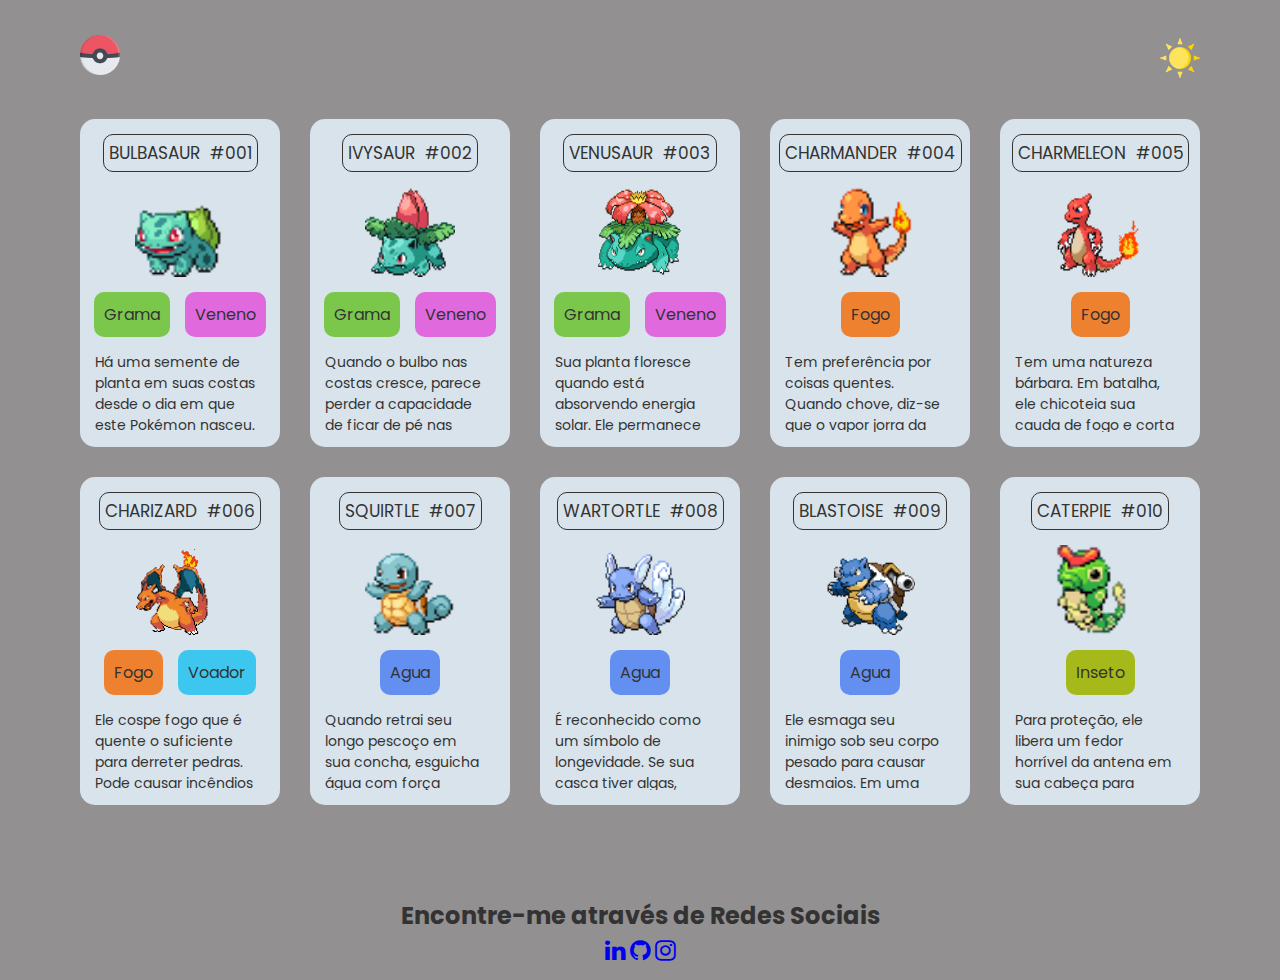
==== index.html @ b71b9ed8 "Add files via upload" ====
<!DOCTYPE html>
<html lang="pt-BR">

<head>
    <meta charset="UTF-8">
    <meta http-equiv="X-UA-Compatible" content="IE=edge">
    <meta name="viewport" content="width=device-width, initial-scale=1.0">
    <title>Document</title>
    <link rel="preconnect" href="https://fonts.googleapis.com">
    <link rel="preconnect" href="https://fonts.gstatic.com" crossorigin>
    <link href="https://fonts.googleapis.com/css2?family=Poppins:wght@300;500;800&display=swap" rel="stylesheet">
    <link rel="stylesheet" href="./src/css/reset.css">
    <link rel="stylesheet" href="./src/css/estilos.css">
    <link rel="stylesheet" href="./src/css/scrollbar.css">
    <link rel="stylesheet" href="https://cdnjs.cloudflare.com/ajax/libs/font-awesome/4.7.0/css/font-awesome.min.css">
</head>

<body>
    <header>
        <a href="#">
            <img src="./src/IMG/pokeball.png" alt="pokebola" class="logo">
        </a>
        <button id="botao-alterar-tema">
            <img src="./src/IMG/sun.png" alt="imagem do sol" class="imagem-botao">
        </button>
    </header>
    <main>
        <ul class="listagem-pokemon">
            <li class="cartao-pokemon">
                <div class="informacoes">
                    <span>Bulbasaur</span>
                    <span>#001</span>
                </div>

                <img src="./src/IMG/bulbasaur.gif" alt="bulbasaur" class="gif">
                <ul class="tipos">
                    <li class="tipo grama">Grama</li>
                    <li class="tipo veneno">Veneno</li>
                </ul>

                <p class="descricao">Há uma semente de planta em suas costas desde o dia em que este Pokémon nasceu. A
                    semente cresce lentamente.</p>
            </li>

            <li class="cartao-pokemon">
                <div class="informacoes">
                    <span>Ivysaur</span>
                    <span>#002</span>
                </div>

                <img src="./src/IMG/ivysaur.gif" alt="Ivysaur" class="gif">
                <ul class="tipos">
                    <li class="tipo grama">Grama</li>
                    <li class="tipo veneno">Veneno</li>
                </ul>

                <p class="descricao">Quando o bulbo nas costas cresce, parece perder a capacidade de ficar de pé nas
                    patas traseiras.</p>
            </li>

            <li class="cartao-pokemon">
                <div class="informacoes">
                    <span>Venusaur</span>
                    <span>#003</span>
                </div>

                <img src="./src/IMG/venusaur.gif" alt="Venusaur" class="gif">
                <ul class="tipos">
                    <li class="tipo grama">Grama</li>
                    <li class="tipo veneno">Veneno</li>
                </ul>

                <p class="descricao">Sua planta floresce quando está absorvendo energia solar. Ele permanece em
                    movimento para buscar a luz do sol.</p>
            </li>

            <li class="cartao-pokemon">
                <div class="informacoes">
                    <span>Charmander</span>
                    <span>#004</span>
                </div>

                <img src="./src/IMG/charmander.gif" alt="Charmander" class="gif">
                <ul class="tipos">
                    <li class="tipo fogo">Fogo</li>
                </ul>

                <p class="descricao">Tem preferência por coisas quentes. Quando chove, diz-se que o vapor jorra da ponta
                    de sua cauda.</p>
            </li>

            <li class="cartao-pokemon">
                <div class="informacoes">
                    <span>Charmeleon</span>
                    <span>#005</span>
                </div>

                <img src="./src/IMG/charmeleon.gif" alt="Charmeleon" class="gif">
                <ul class="tipos">
                    <li class="tipo fogo">Fogo</li>
                </ul>

                <p class="descricao">Tem uma natureza bárbara. Em batalha, ele chicoteia sua cauda de fogo e corta com
                    garras afiadas.</p>
            </li>
            <li class="cartao-pokemon">
                <div class="informacoes">
                    <span>Charizard</span>
                    <span>#006</span>
                </div>

                <img src="./src/IMG/charizard.gif" alt="Charizard" class="gif">
                <ul class="tipos">
                    <li class="tipo fogo">Fogo</li>
                    <li class="tipo voador">Voador</li>
                </ul>

                <p class="descricao">Ele cospe fogo que é quente o suficiente para derreter pedras. Pode causar
                    incêndios florestais soprando chamas.</p>
            </li>

            <li class="cartao-pokemon">
                <div class="informacoes">
                    <span>Squirtle</span>
                    <span>#007</span>
                </div>

                <img src="./src/IMG/squirtle.gif" alt="Squirtle" class="gif">
                <ul class="tipos">
                    <li class="tipo agua">Agua</li>
                </ul>

                <p class="descricao">Quando retrai seu longo pescoço em sua concha, esguicha água com força vigorosa.
                </p>
            </li>

            <li class="cartao-pokemon">
                <div class="informacoes">
                    <span>Wartortle</span>
                    <span>#008</span>
                </div>

                <img src="./src/IMG/wartortle.gif" alt="Wartortle" class="gif">
                <ul class="tipos">
                    <li class="tipo agua">Agua</li>
                </ul>

                <p class="descricao">É reconhecido como um símbolo de longevidade. Se sua casca tiver algas, aquele
                    Wartortle é muito velho.</p>
            </li>

            <li class="cartao-pokemon">
                <div class="informacoes">
                    <span>Blastoise</span>
                    <span>#009</span>
                </div>

                <img src="./src/IMG/blastoise.gif" alt="Blastoise" class="gif">
                <ul class="tipos">
                    <li class="tipo agua">Agua</li>
                </ul>

                <p class="descricao">Ele esmaga seu inimigo sob seu corpo pesado para causar desmaios. Em uma pitada,
                    ele se retirará para dentro de sua casca.</p>
            </li>

            <li class="cartao-pokemon">
                <div class="informacoes">
                    <span>Caterpie</span>
                    <span>#010</span>
                </div>

                <img src="./src/IMG/caterpie.gif" alt="Caterpie" class="gif">
                <ul class="tipos">
                    <li class="tipo inseto">Inseto</li>
                </ul>

                <p class="descricao">Para proteção, ele libera um fedor horrível da antena em sua cabeça para
                    afastar os
                    inimigos.</p>
            </li>

        </ul>
    </main>
    <footer class="w3-container w3-teal w3-center w3-margin-top">
        <p><b>Encontre-me através de Redes Sociais</b></p>
        <ul>
            <a href="https://www.linkedin.com/in/talysson-amorim/"><i class="fa fa-linkedin w3-hover-opacity"></i></a>
            <a href="https://github.com/TalyssonAmorim"><i class="fa fa-github w3-hover-opacity"></i></a>
            <a href="https://www.instagram.com/talyssonritter"><i class="fa fa-instagram w3-hover-opacity"></i></a>
        </ul>
    </footer>
    <script src="./js/index.js"></script>
</body>

</html>
---- src/css/estilos.css ----
body{
    font-family: 'Poppins', sans-serif;
    max-width: 1280px;
    margin: 0 auto;
    background-color: #5e5b5bad;
    color: #333333;

}

body.modo-escuro {
    background-color: #212121;
    color: #f5f5f5;
}

header {
    display: flex;
    justify-content: space-between;
    padding: 35px 80px 25px;
    margin-bottom: -15px ;
}

header .logo,
header .imagem-botao {
    width: 40px;
}

header #botao-alterar-tema {
    background: none;
    border: none;
}

header .logo:hover,
header .imagem-botao:hover,
main .cartao-pokemon:hover {
    transform: scale(1.05);
    cursor: pointer;
}

main {
    padding: 25px;
}

main .listagem-pokemon {
    display: flex;
    flex-wrap: wrap;
    gap: 30px;
    justify-content: center;
}

main .cartao-pokemon {
    background-color: #d8e3ec;
    width: 200px;
    padding: 15px;
    display: flex;
    flex-direction: column;
    align-items: center;
    gap: 15px;
    border-radius: 15px;
    transition: 0.2s ease-in-out;
}

main .cartao-pokemon:hover {
    background-color: #96d9d6;
}

.modo-escuro .cartao-pokemon{
    background-color: #a8a8a8;
}

main .cartao-pokemon .informacoes{
    display: flex;
    justify-content:space-between;
    border: 1px solid #333333;
    border-radius: 10px;
}

main .cartao-pokemon .informacoes span {
    padding: 5px;
    text-transform: uppercase;
    font-size: 17px;
}

main .cartao-pokemon .gif{
    width: 90px;
    height: 90px;
}

main .cartao-pokemon .tipos{
    display: flex;
    gap: 15px;
}

main .cartao-pokemon .tipo{
    padding: 10px;
    border-radius: 10px;
}

.grama{
    background-color: #7ac74c;
}

.veneno{
    background-color: #df67ddfb;
}

.fogo{
    background-color: #EE8130;
}

.voador{
    background-color: #3DC7EF;
}

.agua{
    background-color: #6390F0;
}

.inseto{
    background-color: #A6B91A
}

main .descricao{
    max-height: 80px;
    overflow-y: scroll;
    font-size: 14px;
    padding-right: 10px;
}

footer{
    margin: 68px 0 12px;
    display:flex ;
    flex-direction: column;
    align-items: center;   
}

footer p,a{
    font-size: 1.5em;
}
---- src/css/scrollbar.css ----
/* ===== Scrollbar CSS ===== */

*::-webkit-scrollbar {
    width: 12px;
  }

  *::-webkit-scrollbar-track {
    background: #f1e9e9;
  }

  *::-webkit-scrollbar-thumb {
    background-color: #582965;
    border-radius: 10px;
    border: 3px solid #ffffff;
  }
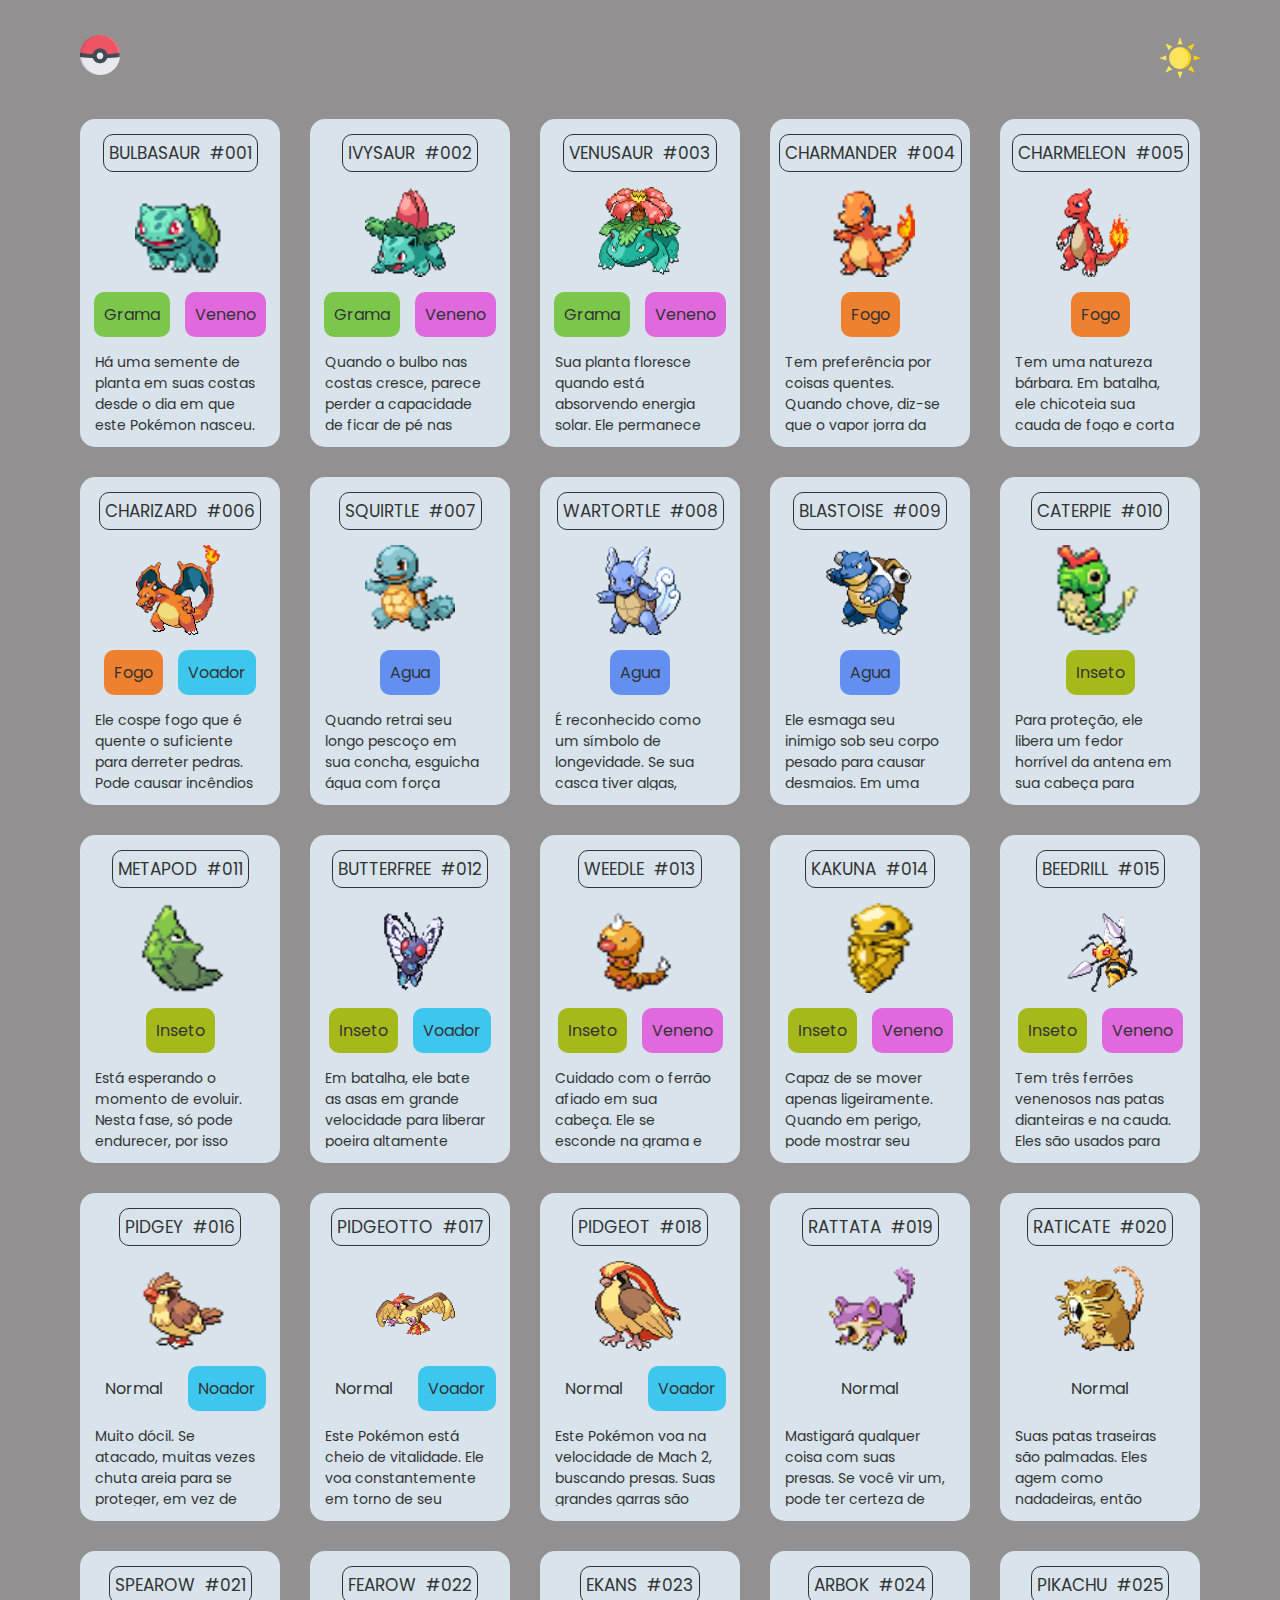
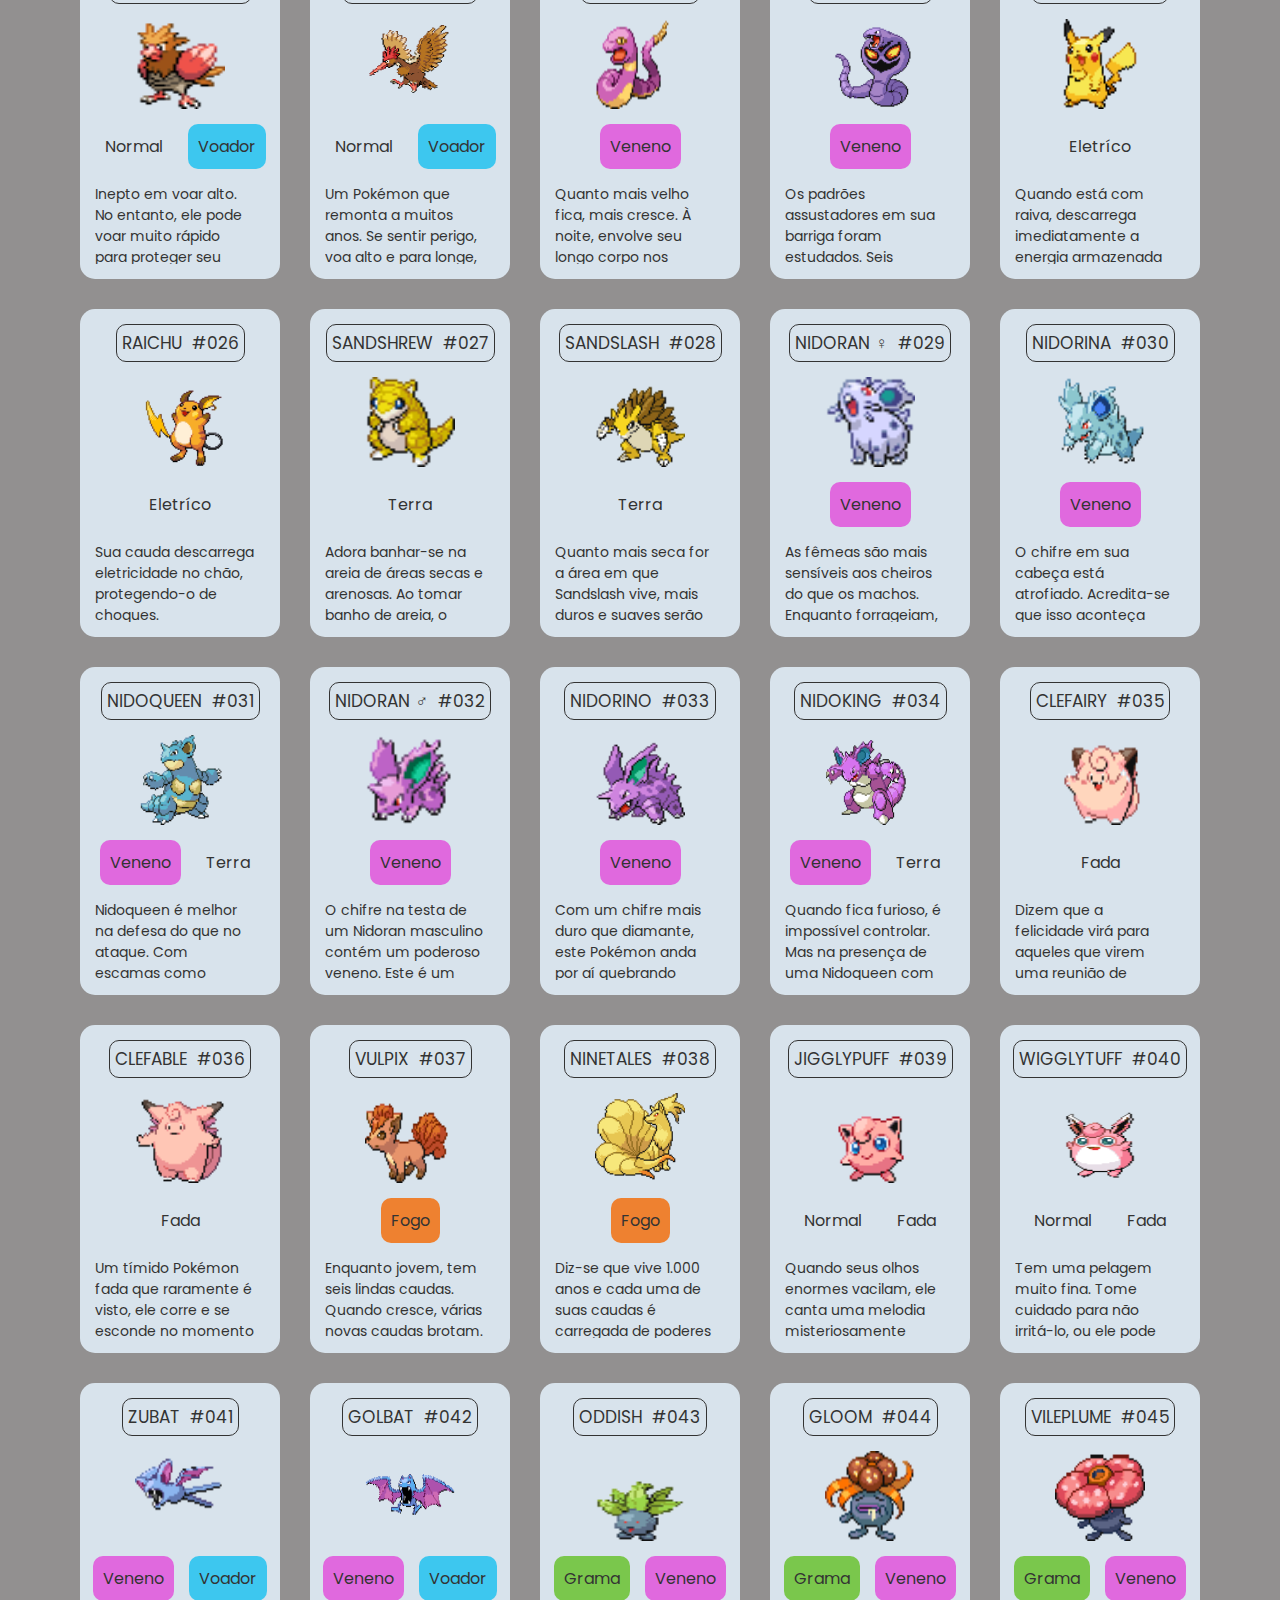
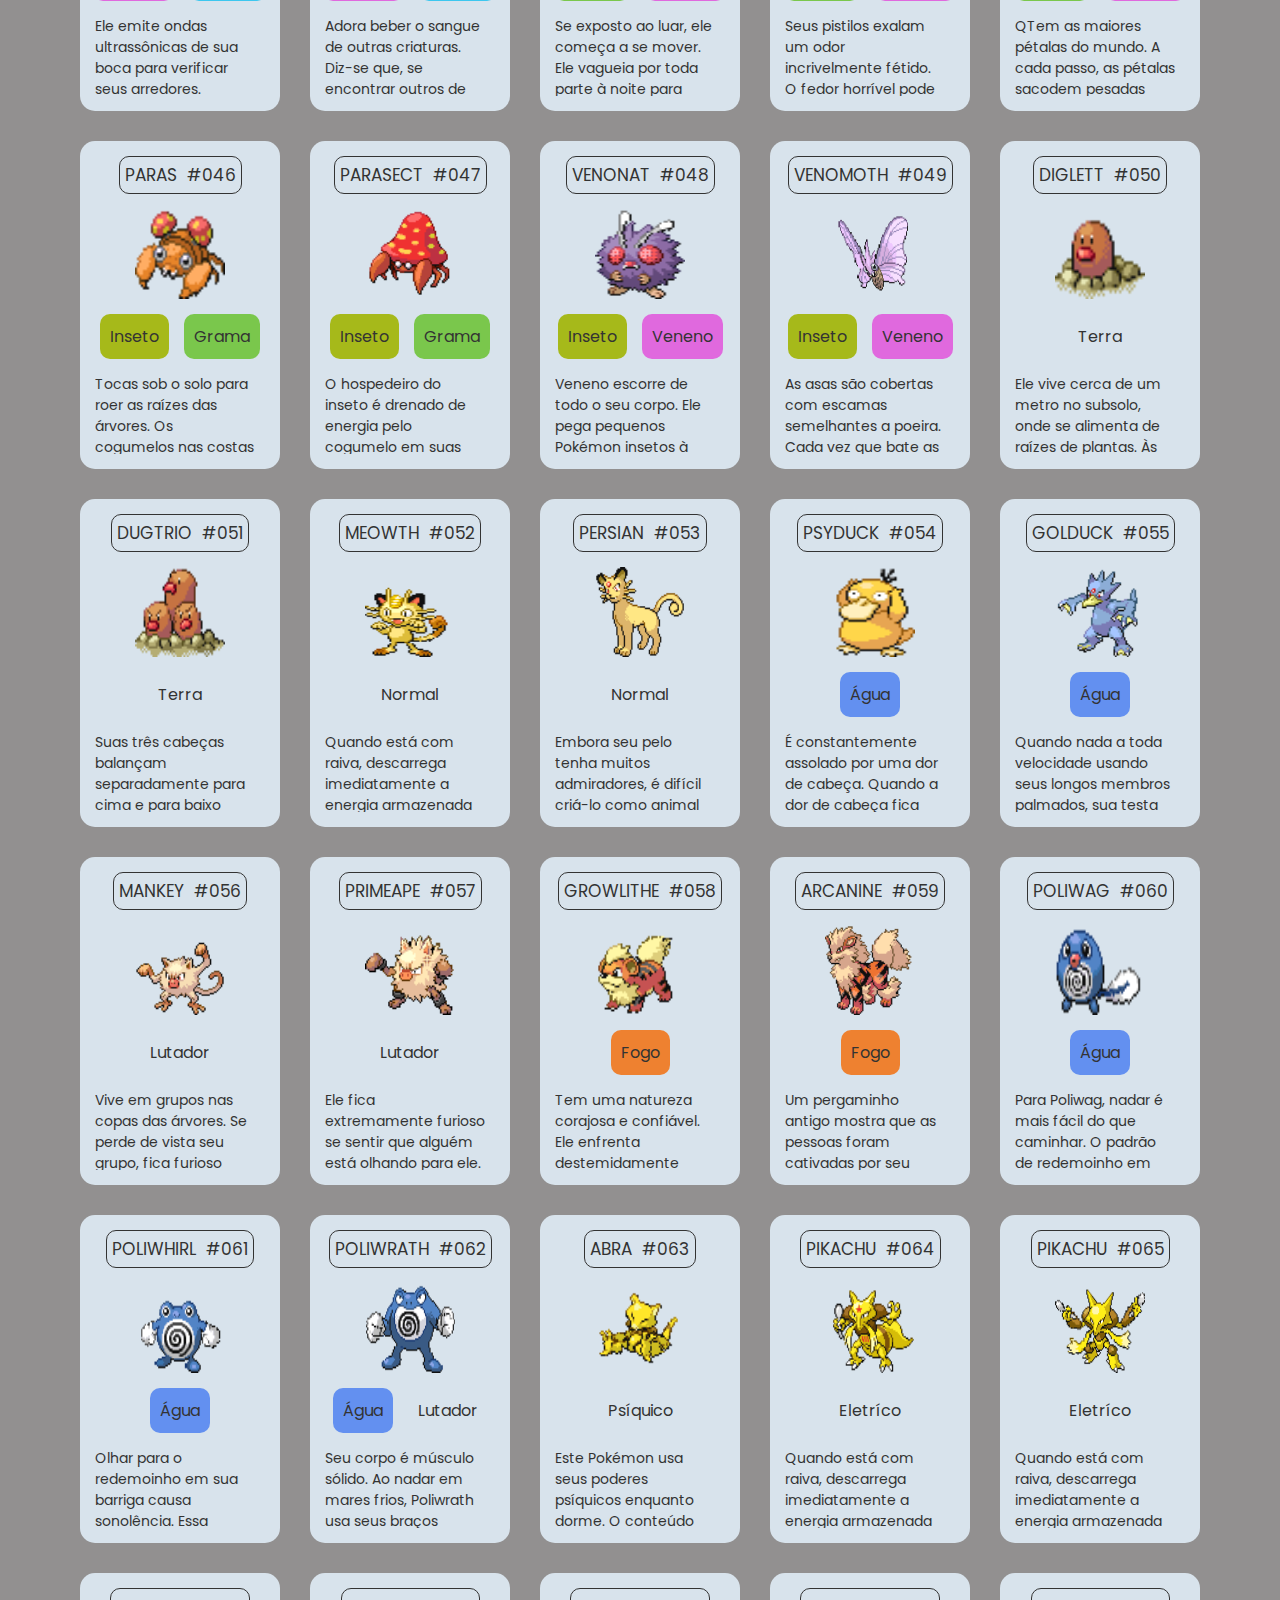
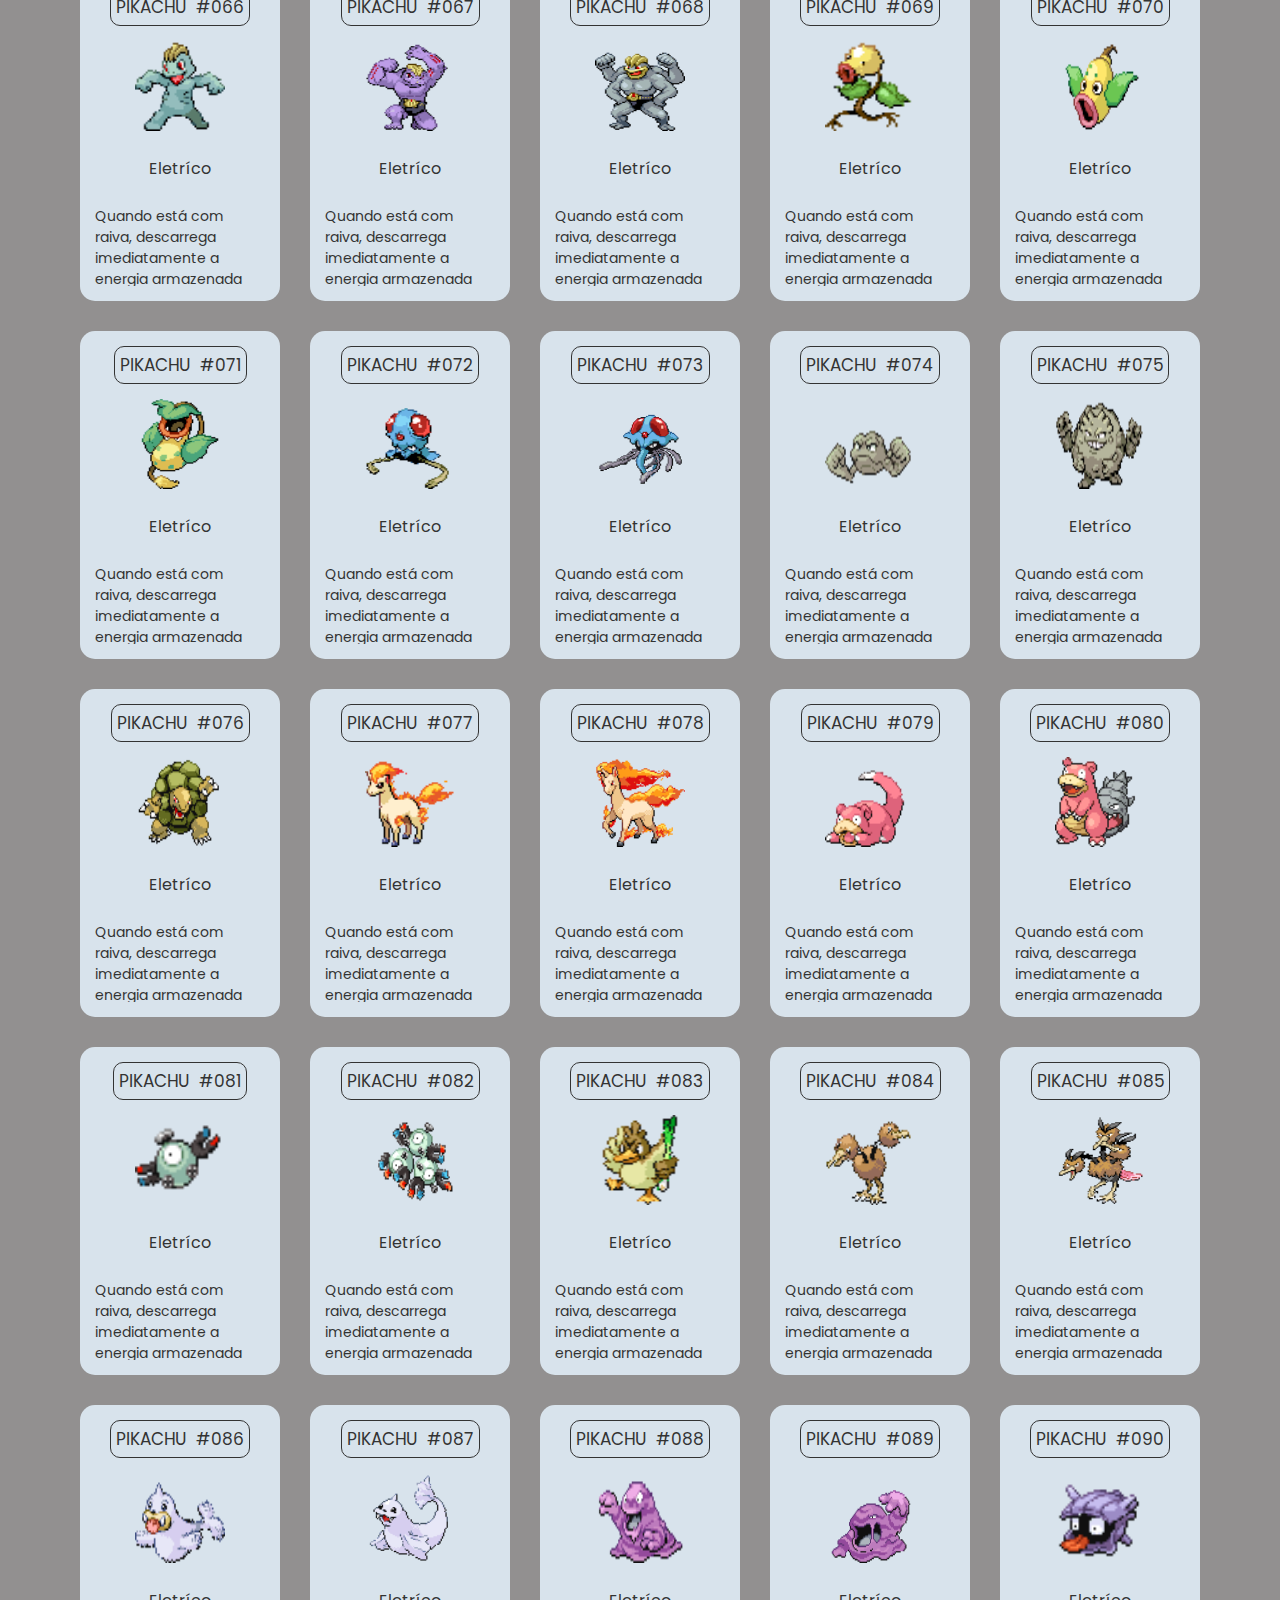
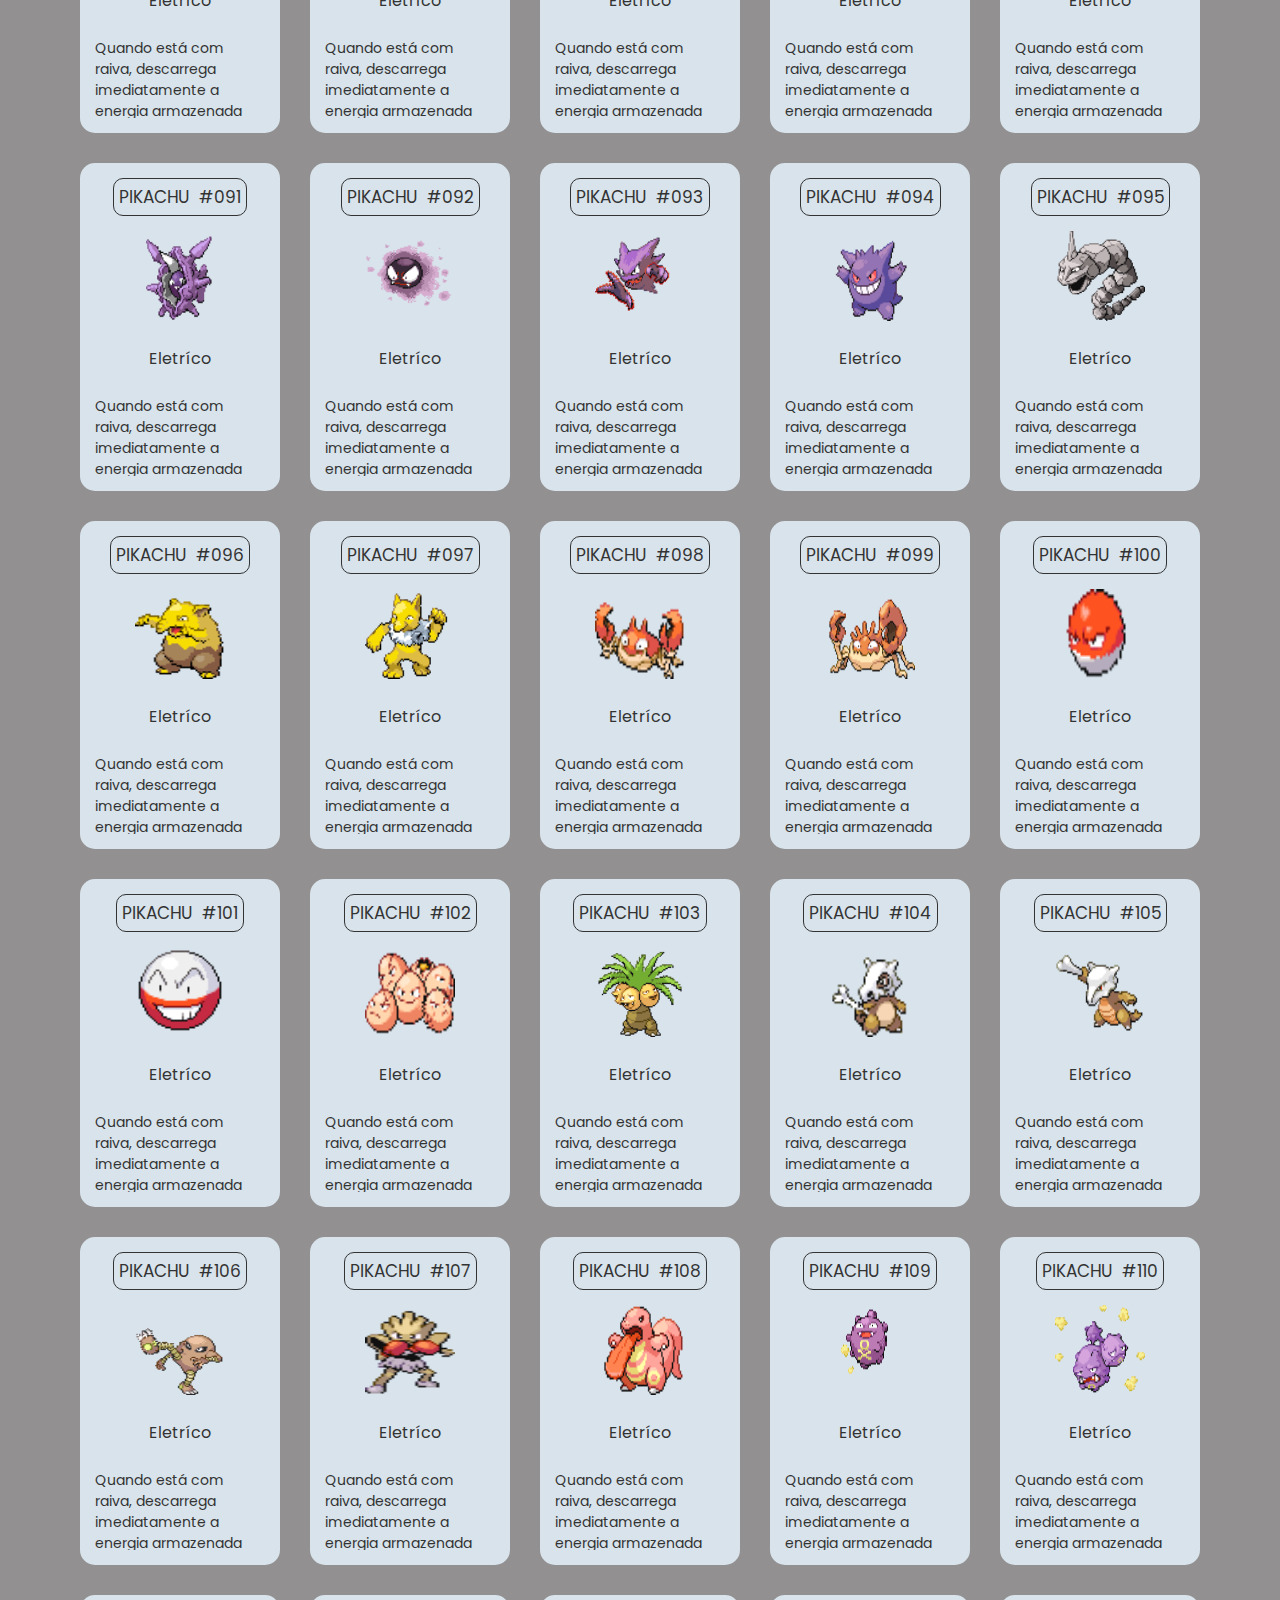
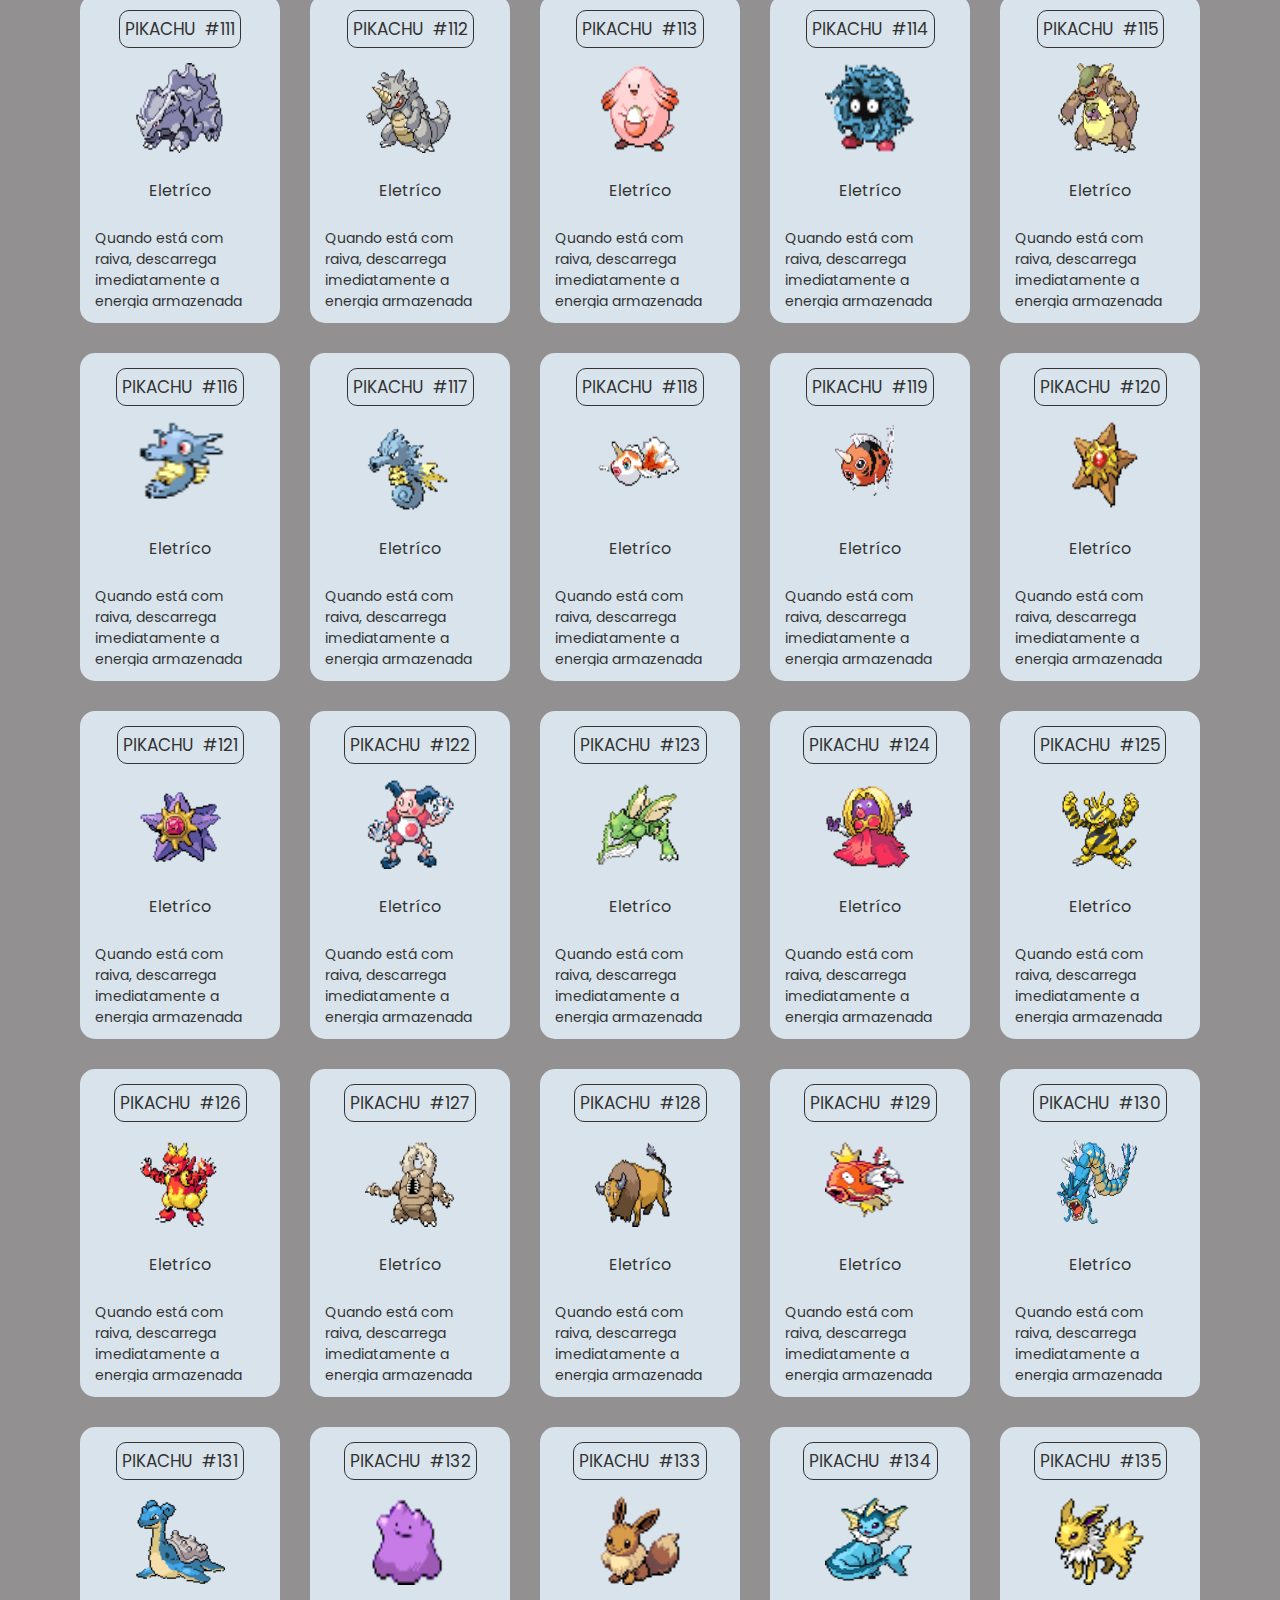
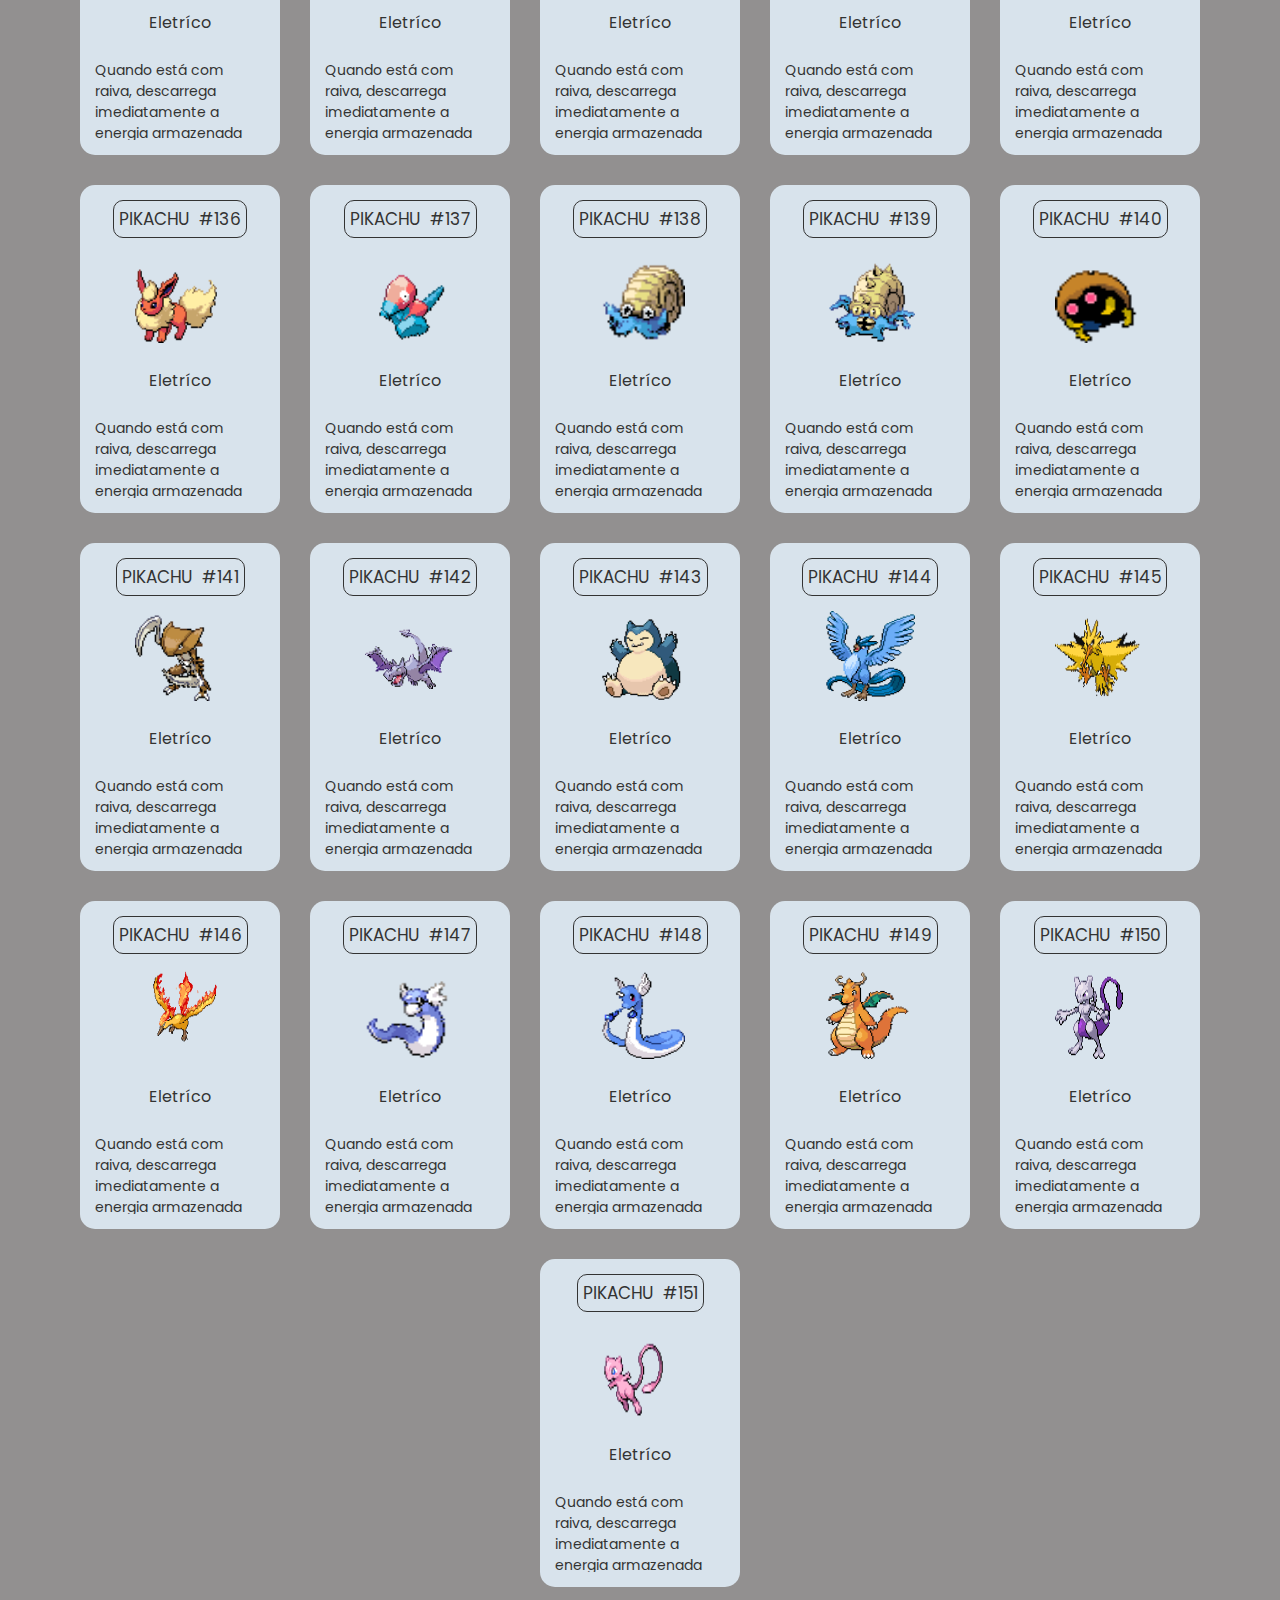
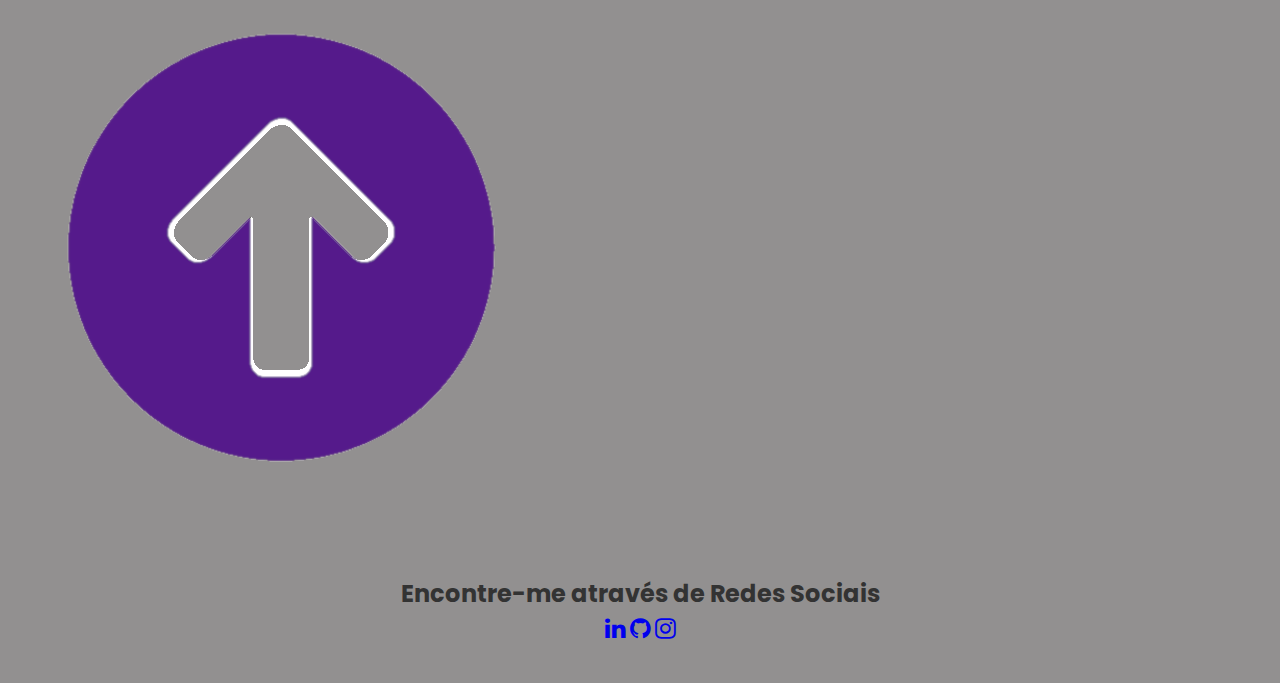
==== commit e5f3e606: "Update index.html" ====
--- a/index.html
+++ b/index.html
@@ -3,12 +3,12 @@
 
 <head>
     <meta charset="UTF-8">
-    <meta http-equiv="X-UA-Compatible" content="IE=edge">
     <meta name="viewport" content="width=device-width, initial-scale=1.0">
-    <title>Document</title>
+    <title>Pokedex</title>
     <link rel="preconnect" href="https://fonts.googleapis.com">
     <link rel="preconnect" href="https://fonts.gstatic.com" crossorigin>
     <link href="https://fonts.googleapis.com/css2?family=Poppins:wght@300;500;800&display=swap" rel="stylesheet">
+    <link rel="icon" href="./src/IMG/pokeball.png">
     <link rel="stylesheet" href="./src/css/reset.css">
     <link rel="stylesheet" href="./src/css/estilos.css">
     <link rel="stylesheet" href="./src/css/scrollbar.css">
@@ -16,7 +16,7 @@
 </head>
 
 <body>
-    <header>
+    <header id="topo">
         <a href="#">
             <img src="./src/IMG/pokeball.png" alt="pokebola" class="logo">
         </a>
@@ -28,27 +28,28 @@
         <ul class="listagem-pokemon">
             <li class="cartao-pokemon">
                 <div class="informacoes">
-                    <span>Bulbasaur</span>
+                    <span class="pokeName">Bulbasaur</span>
                     <span>#001</span>
                 </div>
 
-                <img src="./src/IMG/bulbasaur.gif" alt="bulbasaur" class="gif">
+                <img src="./src/IMG/1.gif" alt="bulbasaur" class="gif">
                 <ul class="tipos">
                     <li class="tipo grama">Grama</li>
                     <li class="tipo veneno">Veneno</li>
                 </ul>
 
-                <p class="descricao">Há uma semente de planta em suas costas desde o dia em que este Pokémon nasceu. A
+                <p class="descricao">Há uma semente de planta em suas costas desde o dia em que este Pokémon nasceu.
+                    A
                     semente cresce lentamente.</p>
             </li>
 
             <li class="cartao-pokemon">
                 <div class="informacoes">
-                    <span>Ivysaur</span>
+                    <span class="pokeName">Ivysaur</span>
                     <span>#002</span>
                 </div>
 
-                <img src="./src/IMG/ivysaur.gif" alt="Ivysaur" class="gif">
+                <img src="./src/IMG/2.gif" alt="Ivysaur" class="gif">
                 <ul class="tipos">
                     <li class="tipo grama">Grama</li>
                     <li class="tipo veneno">Veneno</li>
@@ -60,11 +61,11 @@
 
             <li class="cartao-pokemon">
                 <div class="informacoes">
-                    <span>Venusaur</span>
+                    <span class="pokeName">Venusaur</span>
                     <span>#003</span>
                 </div>
 
-                <img src="./src/IMG/venusaur.gif" alt="Venusaur" class="gif">
+                <img src="./src/IMG/3.gif" alt="Venusaur" class="gif">
                 <ul class="tipos">
                     <li class="tipo grama">Grama</li>
                     <li class="tipo veneno">Veneno</li>
@@ -76,40 +77,42 @@
 
             <li class="cartao-pokemon">
                 <div class="informacoes">
-                    <span>Charmander</span>
+                    <span class="pokeName">Charmander</span>
                     <span>#004</span>
                 </div>
 
-                <img src="./src/IMG/charmander.gif" alt="Charmander" class="gif">
+                <img src="./src/IMG/4.gif" alt="Charmander" class="gif">
                 <ul class="tipos">
                     <li class="tipo fogo">Fogo</li>
                 </ul>
 
-                <p class="descricao">Tem preferência por coisas quentes. Quando chove, diz-se que o vapor jorra da ponta
+                <p class="descricao">Tem preferência por coisas quentes. Quando chove, diz-se que o vapor jorra da
+                    ponta
                     de sua cauda.</p>
             </li>
 
             <li class="cartao-pokemon">
                 <div class="informacoes">
-                    <span>Charmeleon</span>
+                    <span class="pokeName">Charmeleon</span>
                     <span>#005</span>
                 </div>
 
-                <img src="./src/IMG/charmeleon.gif" alt="Charmeleon" class="gif">
+                <img src="./src/IMG/5.gif" alt="Charmeleon" class="gif">
                 <ul class="tipos">
                     <li class="tipo fogo">Fogo</li>
                 </ul>
 
-                <p class="descricao">Tem uma natureza bárbara. Em batalha, ele chicoteia sua cauda de fogo e corta com
+                <p class="descricao">Tem uma natureza bárbara. Em batalha, ele chicoteia sua cauda de fogo e corta
+                    com
                     garras afiadas.</p>
             </li>
             <li class="cartao-pokemon">
                 <div class="informacoes">
-                    <span>Charizard</span>
+                    <span class="pokeName">Charizard</span>
                     <span>#006</span>
                 </div>
 
-                <img src="./src/IMG/charizard.gif" alt="Charizard" class="gif">
+                <img src="./src/IMG/6.gif" alt="Charizard" class="gif">
                 <ul class="tipos">
                     <li class="tipo fogo">Fogo</li>
                     <li class="tipo voador">Voador</li>
@@ -121,26 +124,27 @@
 
             <li class="cartao-pokemon">
                 <div class="informacoes">
-                    <span>Squirtle</span>
+                    <span class="pokeName">Squirtle</span>
                     <span>#007</span>
                 </div>
 
-                <img src="./src/IMG/squirtle.gif" alt="Squirtle" class="gif">
+                <img src="./src/IMG/7.gif" alt="Squirtle" class="gif">
                 <ul class="tipos">
                     <li class="tipo agua">Agua</li>
                 </ul>
 
-                <p class="descricao">Quando retrai seu longo pescoço em sua concha, esguicha água com força vigorosa.
+                <p class="descricao">Quando retrai seu longo pescoço em sua concha, esguicha água com força
+                    vigorosa.
                 </p>
             </li>
 
             <li class="cartao-pokemon">
                 <div class="informacoes">
-                    <span>Wartortle</span>
+                    <span class="pokeName">Wartortle</span>
                     <span>#008</span>
                 </div>
 
-                <img src="./src/IMG/wartortle.gif" alt="Wartortle" class="gif">
+                <img src="./src/IMG/8.gif" alt="Wartortle" class="gif">
                 <ul class="tipos">
                     <li class="tipo agua">Agua</li>
                 </ul>
@@ -151,26 +155,27 @@
 
             <li class="cartao-pokemon">
                 <div class="informacoes">
-                    <span>Blastoise</span>
+                    <span class="pokeName">Blastoise</span>
                     <span>#009</span>
                 </div>
 
-                <img src="./src/IMG/blastoise.gif" alt="Blastoise" class="gif">
+                <img src="./src/IMG/9.gif" alt="Blastoise" class="gif">
                 <ul class="tipos">
                     <li class="tipo agua">Agua</li>
                 </ul>
 
-                <p class="descricao">Ele esmaga seu inimigo sob seu corpo pesado para causar desmaios. Em uma pitada,
+                <p class="descricao">Ele esmaga seu inimigo sob seu corpo pesado para causar desmaios. Em uma
+                    pitada,
                     ele se retirará para dentro de sua casca.</p>
             </li>
 
             <li class="cartao-pokemon">
                 <div class="informacoes">
-                    <span>Caterpie</span>
+                    <span class="pokeName">Caterpie</span>
                     <span>#010</span>
                 </div>
 
-                <img src="./src/IMG/caterpie.gif" alt="Caterpie" class="gif">
+                <img src="./src/IMG/10.gif" alt="Caterpie" class="gif">
                 <ul class="tipos">
                     <li class="tipo inseto">Inseto</li>
                 </ul>
@@ -179,18 +184,2022 @@
                     afastar os
                     inimigos.</p>
             </li>
-
+            <li class="cartao-pokemon">
+                <div class="informacoes">
+                    <span class="pokeName">Metapod</span>
+                    <span>#011</span>
+                </div>
+
+                <img src="./src/IMG/11.gif" alt="Metapod" class="gif">
+                <ul class="tipos">
+                    <li class="tipo inseto">Inseto</li>
+                </ul>
+
+                <p class="descricao">Está esperando o momento de evoluir. Nesta fase, só pode endurecer, por isso
+                    permanece imóvel para evitar o ataque.</p>
+            </li>
+            <li class="cartao-pokemon">
+                <div class="informacoes">
+                    <span class="pokeName">Butterfree</span>
+                    <span>#012</span>
+                </div>
+
+                <img src="./src/IMG/12.gif" alt="Butterfree" class="gif">
+                <ul class="tipos">
+                    <li class="tipo inseto">Inseto</li>
+                    <li class="tipo voador">Voador</li>
+                </ul>
+
+                <p class="descricao">Em batalha, ele bate as asas em grande velocidade para liberar poeira altamente
+                    tóxica no ar.</p>
+            </li>
+            <li class="cartao-pokemon">
+                <div class="informacoes">
+                    <span class="pokeName">Weedle</span>
+                    <span>#013</span>
+                </div>
+
+                <img src="./src/IMG/13.gif" alt="Weedle" class="gif">
+                <ul class="tipos">
+                    <li class="tipo inseto">Inseto</li>
+                    <li class="tipo veneno">Veneno</li>
+                </ul>
+
+                <p class="descricao">Cuidado com o ferrão afiado em sua cabeça. Ele se esconde na grama e nos arbustos
+                    onde come folhas.</p>
+            </li>
+            <li class="cartao-pokemon">
+                <div class="informacoes">
+                    <span class="pokeName">Kakuna</span>
+                    <span>#014</span>
+                </div>
+
+                <img src="./src/IMG/14.gif" alt="Kakuna" class="gif">
+                <ul class="tipos">
+                    <li class="tipo inseto">Inseto</li>
+                    <li class="tipo veneno">Veneno</li>
+                </ul>
+
+                <p class="descricao">Capaz de se mover apenas ligeiramente. Quando em perigo, pode mostrar seu ferrão e
+                    envenenar seu inimigo.</p>
+            </li>
+            <li class="cartao-pokemon">
+                <div class="informacoes">
+                    <span class="pokeName">Beedrill</span>
+                    <span>#015</span>
+                </div>
+
+                <img src="./src/IMG/15.gif" alt="Beedrill" class="gif">
+                <ul class="tipos">
+                    <li class="tipo inseto">Inseto</li>
+                    <li class="tipo veneno">Veneno</li>
+                </ul>
+
+                <p class="descricao">Tem três ferrões venenosos nas patas dianteiras e na cauda. Eles são usados ​​para
+                    espetar seu inimigo repetidamente</p>
+            </li>
+            <li class="cartao-pokemon">
+                <div class="informacoes">
+                    <span class="pokeName">Pidgey</span>
+                    <span>#016</span>
+                </div>
+
+                <img src="./src/IMG/16.gif" alt="Pidgey" class="gif">
+                <ul class="tipos">
+                    <li class="tipo normal">Normal</li>
+                    <li class="tipo voador">Noador</li>
+                </ul>
+
+                <p class="descricao">Muito dócil. Se atacado, muitas vezes chuta areia para se proteger, em vez de
+                    revidar.</p>
+            </li>
+            <li class="cartao-pokemon">
+                <div class="informacoes">
+                    <span class="pokeName">Pidgeotto </span>
+                    <span>#017</span>
+                </div>
+
+                <img src="./src/IMG/17.gif" alt="Pidgeotto " class="gif">
+                <ul class="tipos">
+                    <li class="tipo normal">Normal</li>
+                    <li class="tipo voador">Voador</li>
+                </ul>
+
+                <p class="descricao">Este Pokémon está cheio de vitalidade. Ele voa constantemente em torno de seu
+                    grande território em busca de presas.</p>
+            </li>
+            <li class="cartao-pokemon">
+                <div class="informacoes">
+                    <span class="pokeName">Pidgeot</span>
+                    <span>#018</span>
+                </div>
+
+                <img src="./src/IMG/18.gif" alt="Pidgeot" class="gif">
+                <ul class="tipos">
+                    <li class="tipo normal">Normal</li>
+                    <li class="tipo voador">Voador</li>
+                </ul>
+
+                <p class="descricao">Este Pokémon voa na velocidade de Mach 2, buscando presas. Suas grandes garras são
+                    temidas como armas perversas.</p>
+            </li>
+            <li class="cartao-pokemon">
+                <div class="informacoes">
+                    <span class="pokeName">Rattata</span>
+                    <span>#019</span>
+                </div>
+
+                <img src="./src/IMG/19.gif" alt="Rattata" class="gif">
+                <ul class="tipos">
+                    <li class="tipo normal">Normal</li>
+                </ul>
+
+                <p class="descricao">Mastigará qualquer coisa com suas presas. Se você vir um, pode ter certeza de que
+                    mais 40 vivem na área.</p>
+            </li>
+            <li class="cartao-pokemon">
+                <div class="informacoes">
+                    <span class="pokeName">Raticate</span>
+                    <span>#020</span>
+                </div>
+
+                <img src="./src/IMG/20.gif" alt="Raticate" class="gif">
+                <ul class="tipos">
+                    <li class="tipo normal">Normal</li>
+                </ul>
+
+                <p class="descricao">Suas patas traseiras são palmadas. Eles agem como nadadeiras, então podem nadar em
+                    rios e caçar presas</p>
+            </li>
+            <li class="cartao-pokemon">
+                <div class="informacoes">
+                    <span class="pokeName">Spearow</span>
+                    <span>#021</span>
+                </div>
+
+                <img src="./src/IMG/21.gif" alt="Spearow" class="gif">
+                <ul class="tipos">
+                    <li class="tipo normal">Normal</li>
+                    <li class="tipo voador">Voador</li>
+                </ul>
+
+                <p class="descricao">Inepto em voar alto. No entanto, ele pode voar muito rápido para proteger seu
+                    território.</p>
+            </li>
+            <li class="cartao-pokemon">
+                <div class="informacoes">
+                    <span class="pokeName">Fearow </span>
+                    <span>#022</span>
+                </div>
+
+                <img src="./src/IMG/22.gif" alt="Fearow " class="gif">
+                <ul class="tipos">
+                    <li class="tipo normal">Normal</li>
+                    <li class="tipo voador">Voador</li>
+                </ul>
+
+                <p class="descricao">Um Pokémon que remonta a muitos anos. Se sentir perigo, voa alto e para longe,
+                    instantaneamente.</p>
+            </li>
+            <li class="cartao-pokemon">
+                <div class="informacoes">
+                    <span class="pokeName">Ekans</span>
+                    <span>#023</span>
+                </div>
+
+                <img src="./src/IMG/23.gif" alt="Ekans" class="gif">
+                <ul class="tipos">
+                    <li class="tipo veneno">Veneno</li>
+                </ul>
+
+                <p class="descricao">Quanto mais velho fica, mais cresce. À noite, envolve seu longo corpo nos galhos
+                    das árvores para descansar.</p>
+            </li>
+            <li class="cartao-pokemon">
+                <div class="informacoes">
+                    <span class="pokeName">Arbok</span>
+                    <span>#024</span>
+                </div>
+
+                <img src="./src/IMG/24.gif" alt="Arbok" class="gif">
+                <ul class="tipos">
+                    <li class="tipo veneno">Veneno</li>
+                </ul>
+
+                <p class="descricao">Os padrões assustadores em sua barriga foram estudados. Seis variações foram
+                    confirmadas.</p>
+            </li>
+            <li class="cartao-pokemon">
+                <div class="informacoes">
+                    <span class="pokeName">Pikachu</span>
+                    <span>#025</span>
+                </div>
+
+                <img src="./src/IMG/25.gif" alt="Pikachu" class="gif">
+                <ul class="tipos">
+                    <li class="tipo eletrico">Eletríco</li>
+                </ul>
+
+                <p class="descricao">Quando está com raiva, descarrega imediatamente a energia armazenada nas bolsas de
+                    suas bochechas.</p>
+            </li>
+            <li class="cartao-pokemon">
+                <div class="informacoes">
+                    <span class="pokeName">Raichu</span>
+                    <span>#026</span>
+                </div>
+
+                <img src="./src/IMG/26.gif" alt="Raichu" class="gif">
+                <ul class="tipos">
+                    <li class="tipo eletrico">Eletríco</li>
+                </ul>
+
+                <p class="descricao">Sua cauda descarrega eletricidade no chão, protegendo-o de choques.</p>
+            </li>
+            <li class="cartao-pokemon">
+                <div class="informacoes">
+                    <span class="pokeName">Sandshrew</span>
+                    <span>#027</span>
+                </div>
+
+                <img src="./src/IMG/27.gif" alt="Sandshrew" class="gif">
+                <ul class="tipos">
+                    <li class="tipo terra">Terra</li>
+                </ul>
+
+                <p class="descricao">Adora banhar-se na areia de áreas secas e arenosas. Ao tomar banho de areia, o
+                    Pokémon se livra da sujeira e umidade grudadas em seu corpo.</p>
+            </li>
+            <li class="cartao-pokemon">
+                <div class="informacoes">
+                    <span class="pokeName">Sandslash</span>
+                    <span>#028</span>
+                </div>
+
+                <img src="./src/IMG/28.gif" alt="Sandslash" class="gif">
+                <ul class="tipos">
+                    <li class="tipo terra">Terra</li>
+                </ul>
+
+                <p class="descricao">Quanto mais seca for a área em que Sandslash vive, mais duros e suaves serão os
+                    espinhos do Pokémon quando tocados.</p>
+            </li>
+            <li class="cartao-pokemon">
+                <div class="informacoes">
+                    <span class="pokeName">Nidoran ♀</span>
+                    <span>#029</span>
+                </div>
+
+                <img src="./src/IMG/29.gif" alt="Nidoran ♀" class="gif">
+                <ul class="tipos">
+                    <li class="tipo veneno">Veneno</li>
+                </ul>
+
+                <p class="descricao">As fêmeas são mais sensíveis aos cheiros do que os machos. Enquanto forrageiam,
+                    eles usam seus bigodes para verificar a direção do vento e ficar a favor do vento dos predadores.
+                </p>
+            </li>
+            <li class="cartao-pokemon">
+                <div class="informacoes">
+                    <span class="pokeName">Nidorina</span>
+                    <span>#030</span>
+                </div>
+
+                <img src="./src/IMG/30.gif" alt="Nidorina" class="gif">
+                <ul class="tipos">
+                    <li class="tipo veneno">Veneno</li>
+                </ul>
+
+                <p class="descricao">O chifre em sua cabeça está atrofiado. Acredita-se que isso aconteça para que os
+                    filhos de Nidorina não sejam cutucados enquanto a mãe os alimenta.</p>
+            </li>
+            <li class="cartao-pokemon">
+                <div class="informacoes">
+                    <span class="pokeName">Nidoqueen</span>
+                    <span>#031</span>
+                </div>
+
+                <img src="./src/IMG/31.gif" alt="Nidoqueen" class="gif">
+                <ul class="tipos">
+                    <li class="tipo veneno">Veneno</li>
+                    <li class="tipo terra">Terra</li>
+                </ul>
+
+                <p class="descricao">Nidoqueen é melhor na defesa do que no ataque. Com escamas como armaduras, este
+                    Pokémon protegerá seus filhos de qualquer tipo de ataque.</p>
+            </li>
+            <li class="cartao-pokemon">
+                <div class="informacoes">
+                    <span class="pokeName">Nidoran ♂</span>
+                    <span>#032</span>
+                </div>
+
+                <img src="./src/IMG/32.gif" alt="Nidoran ♂" class="gif">
+                <ul class="tipos">
+                    <li class="tipo veneno">Veneno</li>
+                </ul>
+
+                <p class="descricao">O chifre na testa de um Nidoran masculino contém um poderoso veneno. Este é um
+                    Pokémon muito cauteloso, sempre esticando suas grandes orelhas.</p>
+            </li>
+            <li class="cartao-pokemon">
+                <div class="informacoes">
+                    <span class="pokeName">Nidorino</span>
+                    <span>#033</span>
+                </div>
+
+                <img src="./src/IMG/33.gif" alt="Nidorino" class="gif">
+                <ul class="tipos">
+                    <li class="tipo veneno">Veneno</li>
+                </ul>
+
+                <p class="descricao">Com um chifre mais duro que diamante, este Pokémon anda por aí quebrando
+                    pedregulhos enquanto procura uma pedra da lua.</p>
+            </li>
+            <li class="cartao-pokemon">
+                <div class="informacoes">
+                    <span class="pokeName">Nidoking</span>
+                    <span>#034</span>
+                </div>
+
+                <img src="./src/IMG/34.gif" alt="Nidoking" class="gif">
+                <ul class="tipos">
+                    <li class="tipo veneno">Veneno</li>
+                    <li class="tipo terra">Terra</li>
+                </ul>
+
+                <p class="descricao">Quando fica furioso, é impossível controlar. Mas na presença de uma Nidoqueen com
+                    quem convive há muito tempo, Nidoking se acalma.</p>
+            </li>
+            <li class="cartao-pokemon">
+                <div class="informacoes">
+                    <span class="pokeName">Clefairy</span>
+                    <span>#035</span>
+                </div>
+
+                <img src="./src/IMG/35.gif" alt="Clefairy" class="gif">
+                <ul class="tipos">
+                    <li class="tipo fada">Fada</li>
+                </ul>
+
+                <p class="descricao">Dizem que a felicidade virá para aqueles que virem uma reunião de Clefairy dançando
+                    sob a lua cheia.</p>
+            </li>
+            <li class="cartao-pokemon">
+                <div class="informacoes">
+                    <span class="pokeName">Clefable</span>
+                    <span>#036</span>
+                </div>
+
+                <img src="./src/IMG/36.gif" alt="Clefable" class="gif">
+                <ul class="tipos">
+                    <li class="tipo fada">Fada</li>
+                </ul>
+
+                <p class="descricao">Um tímido Pokémon fada que raramente é visto, ele corre e se esconde no momento em
+                    que detecta as pessoas.</p>
+            </li>
+            <li class="cartao-pokemon">
+                <div class="informacoes">
+                    <span class="pokeName">Vulpix</span>
+                    <span>#037</span>
+                </div>
+
+                <img src="./src/IMG/37.gif" alt="Vulpix" class="gif">
+                <ul class="tipos">
+                    <li class="tipo fogo">Fogo</li>
+                </ul>
+
+                <p class="descricao">Enquanto jovem, tem seis lindas caudas. Quando cresce, várias novas caudas brotam.
+                </p>
+            </li>
+            <li class="cartao-pokemon">
+                <div class="informacoes">
+                    <span class="pokeName">Ninetales</span>
+                    <span>#038</span>
+                </div>
+
+                <img src="./src/IMG/38.gif" alt="Ninetales" class="gif">
+                <ul class="tipos">
+                    <li class="tipo fogo">Fogo</li>
+                </ul>
+
+                <p class="descricao">Diz-se que vive 1.000 anos e cada uma de suas caudas é carregada de poderes
+                    sobrenaturais.</p>
+            </li>
+            <li class="cartao-pokemon">
+                <div class="informacoes">
+                    <span class="pokeName">Jigglypuff</span>
+                    <span>#039</span>
+                </div>
+
+                <img src="./src/IMG/39.gif" alt="Jigglypuff" class="gif">
+                <ul class="tipos">
+                    <li class="tipo normal">Normal</li>
+                    <li class="tipo fada">Fada</li>
+                </ul>
+
+                <p class="descricao">Quando seus olhos enormes vacilam, ele canta uma melodia misteriosamente
+                    reconfortante que embala seus inimigos para dormir.</p>
+            </li>
+            <li class="cartao-pokemon">
+                <div class="informacoes">
+                    <span class="pokeName">Wigglytuff</span>
+                    <span>#040</span>
+                </div>
+
+                <img src="./src/IMG/40.gif" alt="Wigglytuff" class="gif">
+                <ul class="tipos">
+                    <li class="tipo normal">Normal</li>
+                    <li class="tipo fada">Fada</li>
+                </ul>
+
+                <p class="descricao">Tem uma pelagem muito fina. Tome cuidado para não irritá-lo, ou ele pode inflar
+                    constantemente e bater com força.</p>
+            </li>
+            <li class="cartao-pokemon">
+                <div class="informacoes">
+                    <span class="pokeName">Zubat</span>
+                    <span>#041</span>
+                </div>
+
+                <img src="./src/IMG/41.gif" alt="Zubat" class="gif">
+                <ul class="tipos">
+                    <li class="tipo veneno">Veneno</li>
+                    <li class="tipo voador">Voador</li>
+                </ul>
+
+                <p class="descricao">Ele emite ondas ultrassônicas de sua boca para verificar seus arredores. Mesmo em
+                    cavernas apertadas, Zubat voa com habilidade.</p>
+            </li>
+            <li class="cartao-pokemon">
+                <div class="informacoes">
+                    <span class="pokeName">Golbat</span>
+                    <span>#042</span>
+                </div>
+
+                <img src="./src/IMG/42.gif" alt="Golbat" class="gif">
+                <ul class="tipos">
+                    <li class="tipo veneno">Veneno</li>
+                    <li class="tipo voador">Voador</li>
+                </ul>
+
+                <p class="descricao">Adora beber o sangue de outras criaturas. Diz-se que, se encontrar outros de sua
+                    espécie passando fome, às vezes compartilha o sangue que colheu.</p>
+            </li>
+            <li class="cartao-pokemon">
+                <div class="informacoes">
+                    <span class="pokeName">Oddish</span>
+                    <span>#043</span>
+                </div>
+
+                <img src="./src/IMG/43.gif" alt="Oddish" class="gif">
+                <ul class="tipos">
+                    <li class="tipo grama">Grama</li>
+                    <li class="tipo veneno">Veneno</li>
+                </ul>
+
+                <p class="descricao">Se exposto ao luar, ele começa a se mover. Ele vagueia por toda parte à noite para
+                    espalhar suas sementes.</p>
+            </li>
+            <li class="cartao-pokemon">
+                <div class="informacoes">
+                    <span class="pokeName">Gloom</span>
+                    <span>#044</span>
+                </div>
+
+                <img src="./src/IMG/44.gif" alt="Gloom" class="gif">
+                <ul class="tipos">
+                    <li class="tipo grama">Grama</li>
+                    <li class="tipo veneno">Veneno</li>
+                </ul>
+
+                <p class="descricao">Seus pistilos exalam um odor incrivelmente fétido. O fedor horrível pode causar
+                    desmaios a uma distância de 1,25 milhas.</p>
+            </li>
+            <li class="cartao-pokemon">
+                <div class="informacoes">
+                    <span class="pokeName">Vileplume</span>
+                    <span>#045</span>
+                </div>
+
+                <img src="./src/IMG/45.gif" alt="Vileplume" class="gif">
+                <ul class="tipos">
+                    <li class="tipo grama">Grama</li>
+                    <li class="tipo veneno">Veneno</li>
+                </ul>
+
+                <p class="descricao">QTem as maiores pétalas do mundo. A cada passo, as pétalas sacodem pesadas nuvens
+                    de pólen tóxico.</p>
+            </li>
+            <li class="cartao-pokemon">
+                <div class="informacoes">
+                    <span class="pokeName">Paras</span>
+                    <span>#046</span>
+                </div>
+
+                <img src="./src/IMG/46.gif" alt="Paras" class="gif">
+                <ul class="tipos">
+                    <li class="tipo inseto">Inseto</li>
+                    <li class="tipo grama">Grama</li>
+                </ul>
+
+                <p class="descricao">Tocas sob o solo para roer as raízes das árvores. Os cogumelos nas costas absorvem
+                    a maior parte da nutrição.</p>
+            </li>
+            <li class="cartao-pokemon">
+                <div class="informacoes">
+                    <span class="pokeName">Parasect</span>
+                    <span>#047</span>
+                </div>
+
+                <img src="./src/IMG/47.gif" alt="Parasect" class="gif">
+                <ul class="tipos">
+                    <li class="tipo inseto">Inseto</li>
+                    <li class="tipo grama">Grama</li>
+                </ul>
+
+                <p class="descricao">O hospedeiro do inseto é drenado de energia pelo cogumelo em suas costas. O
+                    cogumelo parece fazer todo o pensamento.</p>
+            </li>
+            <li class="cartao-pokemon">
+                <div class="informacoes">
+                    <span class="pokeName">Venonat</span>
+                    <span>#048</span>
+                </div>
+
+                <img src="./src/IMG/48.gif" alt="Venonat" class="gif">
+                <ul class="tipos">
+                    <li class="tipo inseto">Inseto</li>
+                    <li class="tipo veneno">Veneno</li>
+                </ul>
+
+                <p class="descricao">Veneno escorre de todo o seu corpo. Ele pega pequenos Pokémon insetos à noite que
+                    são atraídos pela luz..</p>
+            </li>
+            <li class="cartao-pokemon">
+                <div class="informacoes">
+                    <span class="pokeName">Venomoth</span>
+                    <span>#049</span>
+                </div>
+
+                <img src="./src/IMG/49.gif" alt="Venomoth" class="gif">
+                <ul class="tipos">
+                    <li class="tipo inseto">Inseto</li>
+                    <li class="tipo veneno">Veneno</li>
+                </ul>
+
+                <p class="descricao">As asas são cobertas com escamas semelhantes a poeira. Cada vez que bate as asas,
+                    solta poeira altamente tóxica.</p>
+            </li>
+            <li class="cartao-pokemon">
+                <div class="informacoes">
+                    <span class="pokeName">Diglett</span>
+                    <span>#050</span>
+                </div>
+
+                <img src="./src/IMG/50.gif" alt="Diglett" class="gif">
+                <ul class="tipos">
+                    <li class="tipo terra">Terra</li>
+                </ul>
+
+                <p class="descricao">Ele vive cerca de um metro no subsolo, onde se alimenta de raízes de plantas. Às
+                    vezes aparece acima do solo.</p>
+            </li>
+            <li class="cartao-pokemon">
+                <div class="informacoes">
+                    <span class="pokeName">Dugtrio</span>
+                    <span>#051</span>
+                </div>
+
+                <img src="./src/IMG/51.gif" alt="Dugtrio" class="gif">
+                <ul class="tipos">
+                    <li class="tipo terra">Terra</li>
+                </ul>
+
+                <p class="descricao">Suas três cabeças balançam separadamente para cima e para baixo para soltar o solo
+                    próximo, facilitando a escavação.</p>
+            </li>
+            <li class="cartao-pokemon">
+                <div class="informacoes">
+                    <span class="pokeName">Meowth</span>
+                    <span>#052</span>
+                </div>
+
+                <img src="./src/IMG/52.gif" alt="Meowth" class="gif">
+                <ul class="tipos">
+                    <li class="tipo normal">Normal</li>
+                </ul>
+
+                <p class="descricao">Quando está com raiva, descarrega imediatamente a energia armazenada nas bolsas de
+                    suas bochechas.</p>
+            </li>
+            <li class="cartao-pokemon">
+                <div class="informacoes">
+                    <span class="pokeName">Persian</span>
+                    <span>#053</span>
+                </div>
+
+                <img src="./src/IMG/53.gif" alt="Persian" class="gif">
+                <ul class="tipos">
+                    <li class="tipo normal">Normal</li>
+                </ul>
+
+                <p class="descricao">Embora seu pelo tenha muitos admiradores, é difícil criá-lo como animal de
+                    estimação por causa de sua mesquinhez inconstante.</p>
+            </li>
+            <li class="cartao-pokemon">
+                <div class="informacoes">
+                    <span class="pokeName">Psyduck</span>
+                    <span>#054</span>
+                </div>
+
+                <img src="./src/IMG/54.gif" alt="Psyduck" class="gif">
+                <ul class="tipos">
+                    <li class="tipo agua">Água</li>
+                </ul>
+
+                <p class="descricao">É constantemente assolado por uma dor de cabeça. Quando a dor de cabeça fica
+                    intensa, ela começa a usar poderes misteriosos.</p>
+            </li>
+            <li class="cartao-pokemon">
+                <div class="informacoes">
+                    <span class="pokeName">Golduck</span>
+                    <span>#055</span>
+                </div>
+
+                <img src="./src/IMG/55.gif" alt="Golduck" class="gif">
+                <ul class="tipos">
+                    <li class="tipo agua">Água</li>
+                </ul>
+
+                <p class="descricao">Quando nada a toda velocidade usando seus longos membros palmados, sua testa de
+                    alguma forma começa a brilhar.</p>
+            </li>
+            <li class="cartao-pokemon">
+                <div class="informacoes">
+                    <span class="pokeName">Mankey</span>
+                    <span>#056</span>
+                </div>
+
+                <img src="./src/IMG/56.gif" alt="Mankey" class="gif">
+                <ul class="tipos">
+                    <li class="tipo lutador">Lutador</li>
+                </ul>
+
+                <p class="descricao">Vive em grupos nas copas das árvores. Se perde de vista seu grupo, fica furioso com
+                    sua solidão.</p>
+            </li>
+            <li class="cartao-pokemon">
+                <div class="informacoes">
+                    <span class="pokeName">Primeape</span>
+                    <span>#057</span>
+                </div>
+
+                <img src="./src/IMG/57.gif" alt="Primeape" class="gif">
+                <ul class="tipos">
+                    <li class="tipo lutador">Lutador</li>
+                </ul>
+
+                <p class="descricao">Ele fica extremamente furioso se sentir que alguém está olhando para ele. Ele
+                    persegue qualquer um que encontre seu brilho</p>
+            </li>
+            <li class="cartao-pokemon">
+                <div class="informacoes">
+                    <span class="pokeName">Growlithe</span>
+                    <span>#058</span>
+                </div>
+
+                <img src="./src/IMG/58.gif" alt="Growlithe" class="gif">
+                <ul class="tipos">
+                    <li class="tipo fogo">Fogo</li>
+                </ul>
+
+                <p class="descricao">Tem uma natureza corajosa e confiável. Ele enfrenta destemidamente inimigos maiores
+                    e mais fortes.</p>
+            </li>
+            <li class="cartao-pokemon">
+                <div class="informacoes">
+                    <span class="pokeName">Arcanine</span>
+                    <span>#059</span>
+                </div>
+
+                <img src="./src/IMG/59.gif" alt="Arcanine" class="gif">
+                <ul class="tipos">
+                    <li class="tipo fogo">Fogo</li>
+                </ul>
+
+                <p class="descricao">Um pergaminho antigo mostra que as pessoas foram cativadas por seu movimento
+                    enquanto corria pelas pradarias.</p>
+            </li>
+            <li class="cartao-pokemon">
+                <div class="informacoes">
+                    <span class="pokeName">Poliwag</span>
+                    <span>#060</span>
+                </div>
+
+                <img src="./src/IMG/60.gif" alt="Poliwag" class="gif">
+                <ul class="tipos">
+                    <li class="tipo agua">Água</li>
+                </ul>
+
+                <p class="descricao">Para Poliwag, nadar é mais fácil do que caminhar. O padrão de redemoinho em sua
+                    barriga é, na verdade, parte das entranhas do Pokémon que aparecem através da pele.</p>
+            </li>
+            <li class="cartao-pokemon">
+                <div class="informacoes">
+                    <span class="pokeName">Poliwhirl</span>
+                    <span>#061</span>
+                </div>
+
+                <img src="./src/IMG/61.gif" alt="Poliwhirl" class="gif">
+                <ul class="tipos">
+                    <li class="tipo agua">Água</li>
+                </ul>
+
+                <p class="descricao">Olhar para o redemoinho em sua barriga causa sonolência. Essa característica de
+                    Poliwhirl tem sido usada no lugar de canções de ninar para fazer as crianças dormirem.</p>
+            </li>
+            <li class="cartao-pokemon">
+                <div class="informacoes">
+                    <span class="pokeName">Poliwrath</span>
+                    <span>#062</span>
+                </div>
+
+                <img src="./src/IMG/62.gif" alt="Poliwrath" class="gif">
+                <ul class="tipos">
+                    <li class="tipo agua">Água</li>
+                    <li class="tipo lutador">Lutador</li>
+                </ul>
+
+                <p class="descricao">Seu corpo é músculo sólido. Ao nadar em mares frios, Poliwrath usa seus braços
+                    impressionantes para quebrar o gelo flutuante e seguir em frente.</p>
+            </li>
+            <li class="cartao-pokemon">
+                <div class="informacoes">
+                    <span class="pokeName">Abra</span>
+                    <span>#063</span>
+                </div>
+
+                <img src="./src/IMG/63.gif" alt="Abra" class="gif">
+                <ul class="tipos">
+                    <li class="tipo psiquico">Psíquico</li>
+                </ul>
+
+                <p class="descricao">Este Pokémon usa seus poderes psíquicos enquanto dorme. O conteúdo dos sonhos de
+                    Abra afeta os poderes que o Pokémon possui.</p>
+            </li>
+            <li class="cartao-pokemon">
+                <div class="informacoes">
+                    <span class="pokeName">Pikachu</span>
+                    <span>#064</span>
+                </div>
+
+                <img src="./src/IMG/64.gif" alt="Pikachu" class="gif">
+                <ul class="tipos">
+                    <li class="tipo eletrico">Eletríco</li>
+                </ul>
+
+                <p class="descricao">Quando está com raiva, descarrega imediatamente a energia armazenada nas bolsas de
+                    suas bochechas.</p>
+            </li>
+            <li class="cartao-pokemon">
+                <div class="informacoes">
+                    <span class="pokeName">Pikachu</span>
+                    <span>#065</span>
+                </div>
+
+                <img src="./src/IMG/65.gif" alt="Pikachu" class="gif">
+                <ul class="tipos">
+                    <li class="tipo eletrico">Eletríco</li>
+                </ul>
+
+                <p class="descricao">Quando está com raiva, descarrega imediatamente a energia armazenada nas bolsas de
+                    suas bochechas.</p>
+            </li>
+            <li class="cartao-pokemon">
+                <div class="informacoes">
+                    <span class="pokeName">Pikachu</span>
+                    <span>#066</span>
+                </div>
+
+                <img src="./src/IMG/66.gif" alt="Pikachu" class="gif">
+                <ul class="tipos">
+                    <li class="tipo eletrico">Eletríco</li>
+                </ul>
+
+                <p class="descricao">Quando está com raiva, descarrega imediatamente a energia armazenada nas bolsas de
+                    suas bochechas.</p>
+            </li>
+            <li class="cartao-pokemon">
+                <div class="informacoes">
+                    <span class="pokeName">Pikachu</span>
+                    <span>#067</span>
+                </div>
+
+                <img src="./src/IMG/67.gif" alt="Pikachu" class="gif">
+                <ul class="tipos">
+                    <li class="tipo eletrico">Eletríco</li>
+                </ul>
+
+                <p class="descricao">Quando está com raiva, descarrega imediatamente a energia armazenada nas bolsas de
+                    suas bochechas.</p>
+            </li>
+            <li class="cartao-pokemon">
+                <div class="informacoes">
+                    <span class="pokeName">Pikachu</span>
+                    <span>#068</span>
+                </div>
+
+                <img src="./src/IMG/68.gif" alt="Pikachu" class="gif">
+                <ul class="tipos">
+                    <li class="tipo eletrico">Eletríco</li>
+                </ul>
+
+                <p class="descricao">Quando está com raiva, descarrega imediatamente a energia armazenada nas bolsas de
+                    suas bochechas.</p>
+            </li>
+            <li class="cartao-pokemon">
+                <div class="informacoes">
+                    <span class="pokeName">Pikachu</span>
+                    <span>#069</span>
+                </div>
+
+                <img src="./src/IMG/69.gif" alt="Pikachu" class="gif">
+                <ul class="tipos">
+                    <li class="tipo eletrico">Eletríco</li>
+                </ul>
+
+                <p class="descricao">Quando está com raiva, descarrega imediatamente a energia armazenada nas bolsas de
+                    suas bochechas.</p>
+            </li>
+            <li class="cartao-pokemon">
+                <div class="informacoes">
+                    <span class="pokeName">Pikachu</span>
+                    <span>#070</span>
+                </div>
+
+                <img src="./src/IMG/70.gif" alt="Pikachu" class="gif">
+                <ul class="tipos">
+                    <li class="tipo eletrico">Eletríco</li>
+                </ul>
+
+                <p class="descricao">Quando está com raiva, descarrega imediatamente a energia armazenada nas bolsas de
+                    suas bochechas.</p>
+            </li>
+            <li class="cartao-pokemon">
+                <div class="informacoes">
+                    <span class="pokeName">Pikachu</span>
+                    <span>#071</span>
+                </div>
+
+                <img src="./src/IMG/71.gif" alt="Pikachu" class="gif">
+                <ul class="tipos">
+                    <li class="tipo eletrico">Eletríco</li>
+                </ul>
+
+                <p class="descricao">Quando está com raiva, descarrega imediatamente a energia armazenada nas bolsas de
+                    suas bochechas.</p>
+            </li>
+            <li class="cartao-pokemon">
+                <div class="informacoes">
+                    <span class="pokeName">Pikachu</span>
+                    <span>#072</span>
+                </div>
+
+                <img src="./src/IMG/72.gif" alt="Pikachu" class="gif">
+                <ul class="tipos">
+                    <li class="tipo eletrico">Eletríco</li>
+                </ul>
+
+                <p class="descricao">Quando está com raiva, descarrega imediatamente a energia armazenada nas bolsas de
+                    suas bochechas.</p>
+            </li>
+            <li class="cartao-pokemon">
+                <div class="informacoes">
+                    <span class="pokeName">Pikachu</span>
+                    <span>#073</span>
+                </div>
+
+                <img src="./src/IMG/73.gif" alt="Pikachu" class="gif">
+                <ul class="tipos">
+                    <li class="tipo eletrico">Eletríco</li>
+                </ul>
+
+                <p class="descricao">Quando está com raiva, descarrega imediatamente a energia armazenada nas bolsas de
+                    suas bochechas.</p>
+            </li>
+            <li class="cartao-pokemon">
+                <div class="informacoes">
+                    <span class="pokeName">Pikachu</span>
+                    <span>#074</span>
+                </div>
+
+                <img src="./src/IMG/74.gif" alt="Pikachu" class="gif">
+                <ul class="tipos">
+                    <li class="tipo eletrico">Eletríco</li>
+                </ul>
+
+                <p class="descricao">Quando está com raiva, descarrega imediatamente a energia armazenada nas bolsas de
+                    suas bochechas.</p>
+            </li>
+            <li class="cartao-pokemon">
+                <div class="informacoes">
+                    <span class="pokeName">Pikachu</span>
+                    <span>#075</span>
+                </div>
+
+                <img src="./src/IMG/75.gif" alt="Pikachu" class="gif">
+                <ul class="tipos">
+                    <li class="tipo eletrico">Eletríco</li>
+                </ul>
+
+                <p class="descricao">Quando está com raiva, descarrega imediatamente a energia armazenada nas bolsas de
+                    suas bochechas.</p>
+            </li>
+            <li class="cartao-pokemon">
+                <div class="informacoes">
+                    <span class="pokeName">Pikachu</span>
+                    <span>#076</span>
+                </div>
+
+                <img src="./src/IMG/76.gif" alt="Pikachu" class="gif">
+                <ul class="tipos">
+                    <li class="tipo eletrico">Eletríco</li>
+                </ul>
+
+                <p class="descricao">Quando está com raiva, descarrega imediatamente a energia armazenada nas bolsas de
+                    suas bochechas.</p>
+            </li>
+            <li class="cartao-pokemon">
+                <div class="informacoes">
+                    <span class="pokeName">Pikachu</span>
+                    <span>#077</span>
+                </div>
+
+                <img src="./src/IMG/77.gif" alt="Pikachu" class="gif">
+                <ul class="tipos">
+                    <li class="tipo eletrico">Eletríco</li>
+                </ul>
+
+                <p class="descricao">Quando está com raiva, descarrega imediatamente a energia armazenada nas bolsas de
+                    suas bochechas.</p>
+            </li>
+            <li class="cartao-pokemon">
+                <div class="informacoes">
+                    <span class="pokeName">Pikachu</span>
+                    <span>#078</span>
+                </div>
+
+                <img src="./src/IMG/78.gif" alt="Pikachu" class="gif">
+                <ul class="tipos">
+                    <li class="tipo eletrico">Eletríco</li>
+                </ul>
+
+                <p class="descricao">Quando está com raiva, descarrega imediatamente a energia armazenada nas bolsas de
+                    suas bochechas.</p>
+            </li>
+            <li class="cartao-pokemon">
+                <div class="informacoes">
+                    <span class="pokeName">Pikachu</span>
+                    <span>#079</span>
+                </div>
+
+                <img src="./src/IMG/79.gif" alt="Pikachu" class="gif">
+                <ul class="tipos">
+                    <li class="tipo eletrico">Eletríco</li>
+                </ul>
+
+                <p class="descricao">Quando está com raiva, descarrega imediatamente a energia armazenada nas bolsas de
+                    suas bochechas.</p>
+            </li>
+            <li class="cartao-pokemon">
+                <div class="informacoes">
+                    <span class="pokeName">Pikachu</span>
+                    <span>#080</span>
+                </div>
+
+                <img src="./src/IMG/80.gif" alt="Pikachu" class="gif">
+                <ul class="tipos">
+                    <li class="tipo eletrico">Eletríco</li>
+                </ul>
+
+                <p class="descricao">Quando está com raiva, descarrega imediatamente a energia armazenada nas bolsas de
+                    suas bochechas.</p>
+            </li>
+            <li class="cartao-pokemon">
+                <div class="informacoes">
+                    <span class="pokeName">Pikachu</span>
+                    <span>#081</span>
+                </div>
+
+                <img src="./src/IMG/81.gif" alt="Pikachu" class="gif">
+                <ul class="tipos">
+                    <li class="tipo eletrico">Eletríco</li>
+                </ul>
+
+                <p class="descricao">Quando está com raiva, descarrega imediatamente a energia armazenada nas bolsas de
+                    suas bochechas.</p>
+            </li>
+            <li class="cartao-pokemon">
+                <div class="informacoes">
+                    <span class="pokeName">Pikachu</span>
+                    <span>#082</span>
+                </div>
+
+                <img src="./src/IMG/82.gif" alt="Pikachu" class="gif">
+                <ul class="tipos">
+                    <li class="tipo eletrico">Eletríco</li>
+                </ul>
+
+                <p class="descricao">Quando está com raiva, descarrega imediatamente a energia armazenada nas bolsas de
+                    suas bochechas.</p>
+            </li>
+            <li class="cartao-pokemon">
+                <div class="informacoes">
+                    <span class="pokeName">Pikachu</span>
+                    <span>#083</span>
+                </div>
+
+                <img src="./src/IMG/83.gif" alt="Pikachu" class="gif">
+                <ul class="tipos">
+                    <li class="tipo eletrico">Eletríco</li>
+                </ul>
+
+                <p class="descricao">Quando está com raiva, descarrega imediatamente a energia armazenada nas bolsas de
+                    suas bochechas.</p>
+            </li>
+            <li class="cartao-pokemon">
+                <div class="informacoes">
+                    <span class="pokeName">Pikachu</span>
+                    <span>#084</span>
+                </div>
+
+                <img src="./src/IMG/84.gif" alt="Pikachu" class="gif">
+                <ul class="tipos">
+                    <li class="tipo eletrico">Eletríco</li>
+                </ul>
+
+                <p class="descricao">Quando está com raiva, descarrega imediatamente a energia armazenada nas bolsas de
+                    suas bochechas.</p>
+            </li>
+            <li class="cartao-pokemon">
+                <div class="informacoes">
+                    <span class="pokeName">Pikachu</span>
+                    <span>#085</span>
+                </div>
+
+                <img src="./src/IMG/85.gif" alt="Pikachu" class="gif">
+                <ul class="tipos">
+                    <li class="tipo eletrico">Eletríco</li>
+                </ul>
+
+                <p class="descricao">Quando está com raiva, descarrega imediatamente a energia armazenada nas bolsas de
+                    suas bochechas.</p>
+            </li>
+            <li class="cartao-pokemon">
+                <div class="informacoes">
+                    <span class="pokeName">Pikachu</span>
+                    <span>#086</span>
+                </div>
+
+                <img src="./src/IMG/86.gif" alt="Pikachu" class="gif">
+                <ul class="tipos">
+                    <li class="tipo eletrico">Eletríco</li>
+                </ul>
+
+                <p class="descricao">Quando está com raiva, descarrega imediatamente a energia armazenada nas bolsas de
+                    suas bochechas.</p>
+            </li>
+            <li class="cartao-pokemon">
+                <div class="informacoes">
+                    <span class="pokeName">Pikachu</span>
+                    <span>#087</span>
+                </div>
+
+                <img src="./src/IMG/87.gif" alt="Pikachu" class="gif">
+                <ul class="tipos">
+                    <li class="tipo eletrico">Eletríco</li>
+                </ul>
+
+                <p class="descricao">Quando está com raiva, descarrega imediatamente a energia armazenada nas bolsas de
+                    suas bochechas.</p>
+            </li>
+            <li class="cartao-pokemon">
+                <div class="informacoes">
+                    <span class="pokeName">Pikachu</span>
+                    <span>#088</span>
+                </div>
+
+                <img src="./src/IMG/88.gif" alt="Pikachu" class="gif">
+                <ul class="tipos">
+                    <li class="tipo eletrico">Eletríco</li>
+                </ul>
+
+                <p class="descricao">Quando está com raiva, descarrega imediatamente a energia armazenada nas bolsas de
+                    suas bochechas.</p>
+            </li>
+            <li class="cartao-pokemon">
+                <div class="informacoes">
+                    <span class="pokeName">Pikachu</span>
+                    <span>#089</span>
+                </div>
+
+                <img src="./src/IMG/89.gif" alt="Pikachu" class="gif">
+                <ul class="tipos">
+                    <li class="tipo eletrico">Eletríco</li>
+                </ul>
+
+                <p class="descricao">Quando está com raiva, descarrega imediatamente a energia armazenada nas bolsas de
+                    suas bochechas.</p>
+            </li>
+            <li class="cartao-pokemon">
+                <div class="informacoes">
+                    <span class="pokeName">Pikachu</span>
+                    <span>#090</span>
+                </div>
+
+                <img src="./src/IMG/90.gif" alt="Pikachu" class="gif">
+                <ul class="tipos">
+                    <li class="tipo eletrico">Eletríco</li>
+                </ul>
+
+                <p class="descricao">Quando está com raiva, descarrega imediatamente a energia armazenada nas bolsas de
+                    suas bochechas.</p>
+            </li>
+            <li class="cartao-pokemon">
+                <div class="informacoes">
+                    <span class="pokeName">Pikachu</span>
+                    <span>#091</span>
+                </div>
+
+                <img src="./src/IMG/91.gif" alt="Pikachu" class="gif">
+                <ul class="tipos">
+                    <li class="tipo eletrico">Eletríco</li>
+                </ul>
+
+                <p class="descricao">Quando está com raiva, descarrega imediatamente a energia armazenada nas bolsas de
+                    suas bochechas.</p>
+            </li>
+            <li class="cartao-pokemon">
+                <div class="informacoes">
+                    <span class="pokeName">Pikachu</span>
+                    <span>#092</span>
+                </div>
+
+                <img src="./src/IMG/92.gif" alt="Pikachu" class="gif">
+                <ul class="tipos">
+                    <li class="tipo eletrico">Eletríco</li>
+                </ul>
+
+                <p class="descricao">Quando está com raiva, descarrega imediatamente a energia armazenada nas bolsas de
+                    suas bochechas.</p>
+            </li>
+            <li class="cartao-pokemon">
+                <div class="informacoes">
+                    <span class="pokeName">Pikachu</span>
+                    <span>#093</span>
+                </div>
+
+                <img src="./src/IMG/93.gif" alt="Pikachu" class="gif">
+                <ul class="tipos">
+                    <li class="tipo eletrico">Eletríco</li>
+                </ul>
+
+                <p class="descricao">Quando está com raiva, descarrega imediatamente a energia armazenada nas bolsas de
+                    suas bochechas.</p>
+            </li>
+            <li class="cartao-pokemon">
+                <div class="informacoes">
+                    <span class="pokeName">Pikachu</span>
+                    <span>#094</span>
+                </div>
+
+                <img src="./src/IMG/94.gif" alt="Pikachu" class="gif">
+                <ul class="tipos">
+                    <li class="tipo eletrico">Eletríco</li>
+                </ul>
+
+                <p class="descricao">Quando está com raiva, descarrega imediatamente a energia armazenada nas bolsas de
+                    suas bochechas.</p>
+            </li>
+            <li class="cartao-pokemon">
+                <div class="informacoes">
+                    <span class="pokeName">Pikachu</span>
+                    <span>#095</span>
+                </div>
+
+                <img src="./src/IMG/95.gif" alt="Pikachu" class="gif">
+                <ul class="tipos">
+                    <li class="tipo eletrico">Eletríco</li>
+                </ul>
+
+                <p class="descricao">Quando está com raiva, descarrega imediatamente a energia armazenada nas bolsas de
+                    suas bochechas.</p>
+            </li>
+            <li class="cartao-pokemon">
+                <div class="informacoes">
+                    <span class="pokeName">Pikachu</span>
+                    <span>#096</span>
+                </div>
+
+                <img src="./src/IMG/96.gif" alt="Pikachu" class="gif">
+                <ul class="tipos">
+                    <li class="tipo eletrico">Eletríco</li>
+                </ul>
+
+                <p class="descricao">Quando está com raiva, descarrega imediatamente a energia armazenada nas bolsas de
+                    suas bochechas.</p>
+            </li>
+            <li class="cartao-pokemon">
+                <div class="informacoes">
+                    <span class="pokeName">Pikachu</span>
+                    <span>#097</span>
+                </div>
+
+                <img src="./src/IMG/97.gif" alt="Pikachu" class="gif">
+                <ul class="tipos">
+                    <li class="tipo eletrico">Eletríco</li>
+                </ul>
+
+                <p class="descricao">Quando está com raiva, descarrega imediatamente a energia armazenada nas bolsas de
+                    suas bochechas.</p>
+            </li>
+            <li class="cartao-pokemon">
+                <div class="informacoes">
+                    <span class="pokeName">Pikachu</span>
+                    <span>#098</span>
+                </div>
+
+                <img src="./src/IMG/98.gif" alt="Pikachu" class="gif">
+                <ul class="tipos">
+                    <li class="tipo eletrico">Eletríco</li>
+                </ul>
+
+                <p class="descricao">Quando está com raiva, descarrega imediatamente a energia armazenada nas bolsas de
+                    suas bochechas.</p>
+            </li>
+            <li class="cartao-pokemon">
+                <div class="informacoes">
+                    <span class="pokeName">Pikachu</span>
+                    <span>#099</span>
+                </div>
+
+                <img src="./src/IMG/99.gif" alt="Pikachu" class="gif">
+                <ul class="tipos">
+                    <li class="tipo eletrico">Eletríco</li>
+                </ul>
+
+                <p class="descricao">Quando está com raiva, descarrega imediatamente a energia armazenada nas bolsas de
+                    suas bochechas.</p>
+            </li>
+            <li class="cartao-pokemon">
+                <div class="informacoes">
+                    <span class="pokeName">Pikachu</span>
+                    <span>#100</span>
+                </div>
+
+                <img src="./src/IMG/100.gif" alt="Pikachu" class="gif">
+                <ul class="tipos">
+                    <li class="tipo eletrico">Eletríco</li>
+                </ul>
+
+                <p class="descricao">Quando está com raiva, descarrega imediatamente a energia armazenada nas bolsas de
+                    suas bochechas.</p>
+            </li>
+            <li class="cartao-pokemon">
+                <div class="informacoes">
+                    <span class="pokeName">Pikachu</span>
+                    <span>#101</span>
+                </div>
+
+                <img src="./src/IMG/101.gif" alt="Pikachu" class="gif">
+                <ul class="tipos">
+                    <li class="tipo eletrico">Eletríco</li>
+                </ul>
+
+                <p class="descricao">Quando está com raiva, descarrega imediatamente a energia armazenada nas bolsas de
+                    suas bochechas.</p>
+            </li>
+            <li class="cartao-pokemon">
+                <div class="informacoes">
+                    <span class="pokeName">Pikachu</span>
+                    <span>#102</span>
+                </div>
+
+                <img src="./src/IMG/102.gif" alt="Pikachu" class="gif">
+                <ul class="tipos">
+                    <li class="tipo eletrico">Eletríco</li>
+                </ul>
+
+                <p class="descricao">Quando está com raiva, descarrega imediatamente a energia armazenada nas bolsas de
+                    suas bochechas.</p>
+            </li>
+            <li class="cartao-pokemon">
+                <div class="informacoes">
+                    <span class="pokeName">Pikachu</span>
+                    <span>#103</span>
+                </div>
+
+                <img src="./src/IMG/103.gif" alt="Pikachu" class="gif">
+                <ul class="tipos">
+                    <li class="tipo eletrico">Eletríco</li>
+                </ul>
+
+                <p class="descricao">Quando está com raiva, descarrega imediatamente a energia armazenada nas bolsas de
+                    suas bochechas.</p>
+            </li>
+            <li class="cartao-pokemon">
+                <div class="informacoes">
+                    <span class="pokeName">Pikachu</span>
+                    <span>#104</span>
+                </div>
+
+                <img src="./src/IMG/104.gif" alt="Pikachu" class="gif">
+                <ul class="tipos">
+                    <li class="tipo eletrico">Eletríco</li>
+                </ul>
+
+                <p class="descricao">Quando está com raiva, descarrega imediatamente a energia armazenada nas bolsas de
+                    suas bochechas.</p>
+            </li>
+            <li class="cartao-pokemon">
+                <div class="informacoes">
+                    <span class="pokeName">Pikachu</span>
+                    <span>#105</span>
+                </div>
+
+                <img src="./src/IMG/105.gif" alt="Pikachu" class="gif">
+                <ul class="tipos">
+                    <li class="tipo eletrico">Eletríco</li>
+                </ul>
+
+                <p class="descricao">Quando está com raiva, descarrega imediatamente a energia armazenada nas bolsas de
+                    suas bochechas.</p>
+            </li>
+            <li class="cartao-pokemon">
+                <div class="informacoes">
+                    <span class="pokeName">Pikachu</span>
+                    <span>#106</span>
+                </div>
+
+                <img src="./src/IMG/106.gif" alt="Pikachu" class="gif">
+                <ul class="tipos">
+                    <li class="tipo eletrico">Eletríco</li>
+                </ul>
+
+                <p class="descricao">Quando está com raiva, descarrega imediatamente a energia armazenada nas bolsas de
+                    suas bochechas.</p>
+            </li>
+            <li class="cartao-pokemon">
+                <div class="informacoes">
+                    <span class="pokeName">Pikachu</span>
+                    <span>#107</span>
+                </div>
+
+                <img src="./src/IMG/107.gif" alt="Pikachu" class="gif">
+                <ul class="tipos">
+                    <li class="tipo eletrico">Eletríco</li>
+                </ul>
+
+                <p class="descricao">Quando está com raiva, descarrega imediatamente a energia armazenada nas bolsas de
+                    suas bochechas.</p>
+            </li>
+            <li class="cartao-pokemon">
+                <div class="informacoes">
+                    <span class="pokeName">Pikachu</span>
+                    <span>#108</span>
+                </div>
+
+                <img src="./src/IMG/108.gif" alt="Pikachu" class="gif">
+                <ul class="tipos">
+                    <li class="tipo eletrico">Eletríco</li>
+                </ul>
+
+                <p class="descricao">Quando está com raiva, descarrega imediatamente a energia armazenada nas bolsas de
+                    suas bochechas.</p>
+            </li>
+            <li class="cartao-pokemon">
+                <div class="informacoes">
+                    <span class="pokeName">Pikachu</span>
+                    <span>#109</span>
+                </div>
+
+                <img src="./src/IMG/109.gif" alt="Pikachu" class="gif">
+                <ul class="tipos">
+                    <li class="tipo eletrico">Eletríco</li>
+                </ul>
+
+                <p class="descricao">Quando está com raiva, descarrega imediatamente a energia armazenada nas bolsas de
+                    suas bochechas.</p>
+            </li>
+            <li class="cartao-pokemon">
+                <div class="informacoes">
+                    <span class="pokeName">Pikachu</span>
+                    <span>#110</span>
+                </div>
+
+                <img src="./src/IMG/110.gif" alt="Pikachu" class="gif">
+                <ul class="tipos">
+                    <li class="tipo eletrico">Eletríco</li>
+                </ul>
+
+                <p class="descricao">Quando está com raiva, descarrega imediatamente a energia armazenada nas bolsas de
+                    suas bochechas.</p>
+            </li>
+            <li class="cartao-pokemon">
+                <div class="informacoes">
+                    <span class="pokeName">Pikachu</span>
+                    <span>#111</span>
+                </div>
+
+                <img src="./src/IMG/111.gif" alt="Pikachu" class="gif">
+                <ul class="tipos">
+                    <li class="tipo eletrico">Eletríco</li>
+                </ul>
+
+                <p class="descricao">Quando está com raiva, descarrega imediatamente a energia armazenada nas bolsas de
+                    suas bochechas.</p>
+            </li>
+            <li class="cartao-pokemon">
+                <div class="informacoes">
+                    <span class="pokeName">Pikachu</span>
+                    <span>#112</span>
+                </div>
+
+                <img src="./src/IMG/112.gif" alt="Pikachu" class="gif">
+                <ul class="tipos">
+                    <li class="tipo eletrico">Eletríco</li>
+                </ul>
+
+                <p class="descricao">Quando está com raiva, descarrega imediatamente a energia armazenada nas bolsas de
+                    suas bochechas.</p>
+            </li>
+            <li class="cartao-pokemon">
+                <div class="informacoes">
+                    <span class="pokeName">Pikachu</span>
+                    <span>#113</span>
+                </div>
+
+                <img src="./src/IMG/113.gif" alt="Pikachu" class="gif">
+                <ul class="tipos">
+                    <li class="tipo eletrico">Eletríco</li>
+                </ul>
+
+                <p class="descricao">Quando está com raiva, descarrega imediatamente a energia armazenada nas bolsas de
+                    suas bochechas.</p>
+            </li>
+            <li class="cartao-pokemon">
+                <div class="informacoes">
+                    <span class="pokeName">Pikachu</span>
+                    <span>#114</span>
+                </div>
+
+                <img src="./src/IMG/114.gif" alt="Pikachu" class="gif">
+                <ul class="tipos">
+                    <li class="tipo eletrico">Eletríco</li>
+                </ul>
+
+                <p class="descricao">Quando está com raiva, descarrega imediatamente a energia armazenada nas bolsas de
+                    suas bochechas.</p>
+            </li>
+            <li class="cartao-pokemon">
+                <div class="informacoes">
+                    <span class="pokeName">Pikachu</span>
+                    <span>#115</span>
+                </div>
+
+                <img src="./src/IMG/115.gif" alt="Pikachu" class="gif">
+                <ul class="tipos">
+                    <li class="tipo eletrico">Eletríco</li>
+                </ul>
+
+                <p class="descricao">Quando está com raiva, descarrega imediatamente a energia armazenada nas bolsas de
+                    suas bochechas.</p>
+            </li>
+            <li class="cartao-pokemon">
+                <div class="informacoes">
+                    <span class="pokeName">Pikachu</span>
+                    <span>#116</span>
+                </div>
+
+                <img src="./src/IMG/116.gif" alt="Pikachu" class="gif">
+                <ul class="tipos">
+                    <li class="tipo eletrico">Eletríco</li>
+                </ul>
+
+                <p class="descricao">Quando está com raiva, descarrega imediatamente a energia armazenada nas bolsas de
+                    suas bochechas.</p>
+            </li>
+            <li class="cartao-pokemon">
+                <div class="informacoes">
+                    <span class="pokeName">Pikachu</span>
+                    <span>#117</span>
+                </div>
+
+                <img src="./src/IMG/117.gif" alt="Pikachu" class="gif">
+                <ul class="tipos">
+                    <li class="tipo eletrico">Eletríco</li>
+                </ul>
+
+                <p class="descricao">Quando está com raiva, descarrega imediatamente a energia armazenada nas bolsas de
+                    suas bochechas.</p>
+            </li>
+            <li class="cartao-pokemon">
+                <div class="informacoes">
+                    <span class="pokeName">Pikachu</span>
+                    <span>#118</span>
+                </div>
+
+                <img src="./src/IMG/118.gif" alt="Pikachu" class="gif">
+                <ul class="tipos">
+                    <li class="tipo eletrico">Eletríco</li>
+                </ul>
+
+                <p class="descricao">Quando está com raiva, descarrega imediatamente a energia armazenada nas bolsas de
+                    suas bochechas.</p>
+            </li>
+            <li class="cartao-pokemon">
+                <div class="informacoes">
+                    <span class="pokeName">Pikachu</span>
+                    <span>#119</span>
+                </div>
+
+                <img src="./src/IMG/119.gif" alt="Pikachu" class="gif">
+                <ul class="tipos">
+                    <li class="tipo eletrico">Eletríco</li>
+                </ul>
+
+                <p class="descricao">Quando está com raiva, descarrega imediatamente a energia armazenada nas bolsas de
+                    suas bochechas.</p>
+            </li>
+            <li class="cartao-pokemon">
+                <div class="informacoes">
+                    <span class="pokeName">Pikachu</span>
+                    <span>#120</span>
+                </div>
+
+                <img src="./src/IMG/120.gif" alt="Pikachu" class="gif">
+                <ul class="tipos">
+                    <li class="tipo eletrico">Eletríco</li>
+                </ul>
+
+                <p class="descricao">Quando está com raiva, descarrega imediatamente a energia armazenada nas bolsas de
+                    suas bochechas.</p>
+            </li>
+            <li class="cartao-pokemon">
+                <div class="informacoes">
+                    <span class="pokeName">Pikachu</span>
+                    <span>#121</span>
+                </div>
+
+                <img src="./src/IMG/121.gif" alt="Pikachu" class="gif">
+                <ul class="tipos">
+                    <li class="tipo eletrico">Eletríco</li>
+                </ul>
+
+                <p class="descricao">Quando está com raiva, descarrega imediatamente a energia armazenada nas bolsas de
+                    suas bochechas.</p>
+            </li>
+            <li class="cartao-pokemon">
+                <div class="informacoes">
+                    <span class="pokeName">Pikachu</span>
+                    <span>#122</span>
+                </div>
+
+                <img src="./src/IMG/122.gif" alt="Pikachu" class="gif">
+                <ul class="tipos">
+                    <li class="tipo eletrico">Eletríco</li>
+                </ul>
+
+                <p class="descricao">Quando está com raiva, descarrega imediatamente a energia armazenada nas bolsas de
+                    suas bochechas.</p>
+            </li>
+            <li class="cartao-pokemon">
+                <div class="informacoes">
+                    <span class="pokeName">Pikachu</span>
+                    <span>#123</span>
+                </div>
+
+                <img src="./src/IMG/123.gif" alt="Pikachu" class="gif">
+                <ul class="tipos">
+                    <li class="tipo eletrico">Eletríco</li>
+                </ul>
+
+                <p class="descricao">Quando está com raiva, descarrega imediatamente a energia armazenada nas bolsas de
+                    suas bochechas.</p>
+            </li>
+            <li class="cartao-pokemon">
+                <div class="informacoes">
+                    <span class="pokeName">Pikachu</span>
+                    <span>#124</span>
+                </div>
+
+                <img src="./src/IMG/124.gif" alt="Pikachu" class="gif">
+                <ul class="tipos">
+                    <li class="tipo eletrico">Eletríco</li>
+                </ul>
+
+                <p class="descricao">Quando está com raiva, descarrega imediatamente a energia armazenada nas bolsas de
+                    suas bochechas.</p>
+            </li>
+            <li class="cartao-pokemon">
+                <div class="informacoes">
+                    <span class="pokeName">Pikachu</span>
+                    <span>#125</span>
+                </div>
+
+                <img src="./src/IMG/125.gif" alt="Pikachu" class="gif">
+                <ul class="tipos">
+                    <li class="tipo eletrico">Eletríco</li>
+                </ul>
+
+                <p class="descricao">Quando está com raiva, descarrega imediatamente a energia armazenada nas bolsas de
+                    suas bochechas.</p>
+            </li>
+            <li class="cartao-pokemon">
+                <div class="informacoes">
+                    <span class="pokeName">Pikachu</span>
+                    <span>#126</span>
+                </div>
+
+                <img src="./src/IMG/126.gif" alt="Pikachu" class="gif">
+                <ul class="tipos">
+                    <li class="tipo eletrico">Eletríco</li>
+                </ul>
+
+                <p class="descricao">Quando está com raiva, descarrega imediatamente a energia armazenada nas bolsas de
+                    suas bochechas.</p>
+            </li>
+            <li class="cartao-pokemon">
+                <div class="informacoes">
+                    <span class="pokeName">Pikachu</span>
+                    <span>#127</span>
+                </div>
+
+                <img src="./src/IMG/127.gif" alt="Pikachu" class="gif">
+                <ul class="tipos">
+                    <li class="tipo eletrico">Eletríco</li>
+                </ul>
+
+                <p class="descricao">Quando está com raiva, descarrega imediatamente a energia armazenada nas bolsas de
+                    suas bochechas.</p>
+            </li>
+            <li class="cartao-pokemon">
+                <div class="informacoes">
+                    <span class="pokeName">Pikachu</span>
+                    <span>#128</span>
+                </div>
+
+                <img src="./src/IMG/128.gif" alt="Pikachu" class="gif">
+                <ul class="tipos">
+                    <li class="tipo eletrico">Eletríco</li>
+                </ul>
+
+                <p class="descricao">Quando está com raiva, descarrega imediatamente a energia armazenada nas bolsas de
+                    suas bochechas.</p>
+            </li>
+            <li class="cartao-pokemon">
+                <div class="informacoes">
+                    <span class="pokeName">Pikachu</span>
+                    <span>#129</span>
+                </div>
+
+                <img src="./src/IMG/129.gif" alt="Pikachu" class="gif">
+                <ul class="tipos">
+                    <li class="tipo eletrico">Eletríco</li>
+                </ul>
+
+                <p class="descricao">Quando está com raiva, descarrega imediatamente a energia armazenada nas bolsas de
+                    suas bochechas.</p>
+            </li>
+            <li class="cartao-pokemon">
+                <div class="informacoes">
+                    <span class="pokeName">Pikachu</span>
+                    <span>#130</span>
+                </div>
+
+                <img src="./src/IMG/130.gif" alt="Pikachu" class="gif">
+                <ul class="tipos">
+                    <li class="tipo eletrico">Eletríco</li>
+                </ul>
+
+                <p class="descricao">Quando está com raiva, descarrega imediatamente a energia armazenada nas bolsas de
+                    suas bochechas.</p>
+            </li>
+            <li class="cartao-pokemon">
+                <div class="informacoes">
+                    <span class="pokeName">Pikachu</span>
+                    <span>#131</span>
+                </div>
+
+                <img src="./src/IMG/131.gif" alt="Pikachu" class="gif">
+                <ul class="tipos">
+                    <li class="tipo eletrico">Eletríco</li>
+                </ul>
+
+                <p class="descricao">Quando está com raiva, descarrega imediatamente a energia armazenada nas bolsas de
+                    suas bochechas.</p>
+            </li>
+            <li class="cartao-pokemon">
+                <div class="informacoes">
+                    <span class="pokeName">Pikachu</span>
+                    <span>#132</span>
+                </div>
+
+                <img src="./src/IMG/132.gif" alt="Pikachu" class="gif">
+                <ul class="tipos">
+                    <li class="tipo eletrico">Eletríco</li>
+                </ul>
+
+                <p class="descricao">Quando está com raiva, descarrega imediatamente a energia armazenada nas bolsas de
+                    suas bochechas.</p>
+            </li>
+            <li class="cartao-pokemon">
+                <div class="informacoes">
+                    <span class="pokeName">Pikachu</span>
+                    <span>#133</span>
+                </div>
+
+                <img src="./src/IMG/133.gif" alt="Pikachu" class="gif">
+                <ul class="tipos">
+                    <li class="tipo eletrico">Eletríco</li>
+                </ul>
+
+                <p class="descricao">Quando está com raiva, descarrega imediatamente a energia armazenada nas bolsas de
+                    suas bochechas.</p>
+            </li>
+            <li class="cartao-pokemon">
+                <div class="informacoes">
+                    <span class="pokeName">Pikachu</span>
+                    <span>#134</span>
+                </div>
+
+                <img src="./src/IMG/134.gif" alt="Pikachu" class="gif">
+                <ul class="tipos">
+                    <li class="tipo eletrico">Eletríco</li>
+                </ul>
+
+                <p class="descricao">Quando está com raiva, descarrega imediatamente a energia armazenada nas bolsas de
+                    suas bochechas.</p>
+            </li>
+            <li class="cartao-pokemon">
+                <div class="informacoes">
+                    <span class="pokeName">Pikachu</span>
+                    <span>#135</span>
+                </div>
+
+                <img src="./src/IMG/135.gif" alt="Pikachu" class="gif">
+                <ul class="tipos">
+                    <li class="tipo eletrico">Eletríco</li>
+                </ul>
+
+                <p class="descricao">Quando está com raiva, descarrega imediatamente a energia armazenada nas bolsas de
+                    suas bochechas.</p>
+            </li>
+            <li class="cartao-pokemon">
+                <div class="informacoes">
+                    <span class="pokeName">Pikachu</span>
+                    <span>#136</span>
+                </div>
+
+                <img src="./src/IMG/136.gif" alt="Pikachu" class="gif">
+                <ul class="tipos">
+                    <li class="tipo eletrico">Eletríco</li>
+                </ul>
+
+                <p class="descricao">Quando está com raiva, descarrega imediatamente a energia armazenada nas bolsas de
+                    suas bochechas.</p>
+            </li>
+            <li class="cartao-pokemon">
+                <div class="informacoes">
+                    <span class="pokeName">Pikachu</span>
+                    <span>#137</span>
+                </div>
+
+                <img src="./src/IMG/137.gif" alt="Pikachu" class="gif">
+                <ul class="tipos">
+                    <li class="tipo eletrico">Eletríco</li>
+                </ul>
+
+                <p class="descricao">Quando está com raiva, descarrega imediatamente a energia armazenada nas bolsas de
+                    suas bochechas.</p>
+            </li>
+            <li class="cartao-pokemon">
+                <div class="informacoes">
+                    <span class="pokeName">Pikachu</span>
+                    <span>#138</span>
+                </div>
+
+                <img src="./src/IMG/138.gif" alt="Pikachu" class="gif">
+                <ul class="tipos">
+                    <li class="tipo eletrico">Eletríco</li>
+                </ul>
+
+                <p class="descricao">Quando está com raiva, descarrega imediatamente a energia armazenada nas bolsas de
+                    suas bochechas.</p>
+            </li>
+            <li class="cartao-pokemon">
+                <div class="informacoes">
+                    <span class="pokeName">Pikachu</span>
+                    <span>#139</span>
+                </div>
+
+                <img src="./src/IMG/139.gif" alt="Pikachu" class="gif">
+                <ul class="tipos">
+                    <li class="tipo eletrico">Eletríco</li>
+                </ul>
+
+                <p class="descricao">Quando está com raiva, descarrega imediatamente a energia armazenada nas bolsas de
+                    suas bochechas.</p>
+            </li>
+            <li class="cartao-pokemon">
+                <div class="informacoes">
+                    <span class="pokeName">Pikachu</span>
+                    <span>#140</span>
+                </div>
+
+                <img src="./src/IMG/140.gif" alt="Pikachu" class="gif">
+                <ul class="tipos">
+                    <li class="tipo eletrico">Eletríco</li>
+                </ul>
+
+                <p class="descricao">Quando está com raiva, descarrega imediatamente a energia armazenada nas bolsas de
+                    suas bochechas.</p>
+            </li>
+            <li class="cartao-pokemon">
+                <div class="informacoes">
+                    <span class="pokeName">Pikachu</span>
+                    <span>#141</span>
+                </div>
+
+                <img src="./src/IMG/141.gif" alt="Pikachu" class="gif">
+                <ul class="tipos">
+                    <li class="tipo eletrico">Eletríco</li>
+                </ul>
+
+                <p class="descricao">Quando está com raiva, descarrega imediatamente a energia armazenada nas bolsas de
+                    suas bochechas.</p>
+            </li>
+            <li class="cartao-pokemon">
+                <div class="informacoes">
+                    <span class="pokeName">Pikachu</span>
+                    <span>#142</span>
+                </div>
+
+                <img src="./src/IMG/142.gif" alt="Pikachu" class="gif">
+                <ul class="tipos">
+                    <li class="tipo eletrico">Eletríco</li>
+                </ul>
+
+                <p class="descricao">Quando está com raiva, descarrega imediatamente a energia armazenada nas bolsas de
+                    suas bochechas.</p>
+            </li>
+            <li class="cartao-pokemon">
+                <div class="informacoes">
+                    <span class="pokeName">Pikachu</span>
+                    <span>#143</span>
+                </div>
+
+                <img src="./src/IMG/143.gif" alt="Pikachu" class="gif">
+                <ul class="tipos">
+                    <li class="tipo eletrico">Eletríco</li>
+                </ul>
+
+                <p class="descricao">Quando está com raiva, descarrega imediatamente a energia armazenada nas bolsas de
+                    suas bochechas.</p>
+            </li>
+            <li class="cartao-pokemon">
+                <div class="informacoes">
+                    <span class="pokeName">Pikachu</span>
+                    <span>#144</span>
+                </div>
+
+                <img src="./src/IMG/144.gif" alt="Pikachu" class="gif">
+                <ul class="tipos">
+                    <li class="tipo eletrico">Eletríco</li>
+                </ul>
+
+                <p class="descricao">Quando está com raiva, descarrega imediatamente a energia armazenada nas bolsas de
+                    suas bochechas.</p>
+            </li>
+            <li class="cartao-pokemon">
+                <div class="informacoes">
+                    <span class="pokeName">Pikachu</span>
+                    <span>#145</span>
+                </div>
+
+                <img src="./src/IMG/145.gif" alt="Pikachu" class="gif">
+                <ul class="tipos">
+                    <li class="tipo eletrico">Eletríco</li>
+                </ul>
+
+                <p class="descricao">Quando está com raiva, descarrega imediatamente a energia armazenada nas bolsas de
+                    suas bochechas.</p>
+            </li>
+            <li class="cartao-pokemon">
+                <div class="informacoes">
+                    <span class="pokeName">Pikachu</span>
+                    <span>#146</span>
+                </div>
+
+                <img src="./src/IMG/146.gif" alt="Pikachu" class="gif">
+                <ul class="tipos">
+                    <li class="tipo eletrico">Eletríco</li>
+                </ul>
+
+                <p class="descricao">Quando está com raiva, descarrega imediatamente a energia armazenada nas bolsas de
+                    suas bochechas.</p>
+            </li>
+            <li class="cartao-pokemon">
+                <div class="informacoes">
+                    <span class="pokeName">Pikachu</span>
+                    <span>#147</span>
+                </div>
+
+                <img src="./src/IMG/147.gif" alt="Pikachu" class="gif">
+                <ul class="tipos">
+                    <li class="tipo eletrico">Eletríco</li>
+                </ul>
+
+                <p class="descricao">Quando está com raiva, descarrega imediatamente a energia armazenada nas bolsas de
+                    suas bochechas.</p>
+            </li>
+            <li class="cartao-pokemon">
+                <div class="informacoes">
+                    <span class="pokeName">Pikachu</span>
+                    <span>#148</span>
+                </div>
+
+                <img src="./src/IMG/148.gif" alt="Pikachu" class="gif">
+                <ul class="tipos">
+                    <li class="tipo eletrico">Eletríco</li>
+                </ul>
+
+                <p class="descricao">Quando está com raiva, descarrega imediatamente a energia armazenada nas bolsas de
+                    suas bochechas.</p>
+            </li>
+            <li class="cartao-pokemon">
+                <div class="informacoes">
+                    <span class="pokeName">Pikachu</span>
+                    <span>#149</span>
+                </div>
+
+                <img src="./src/IMG/149.gif" alt="Pikachu" class="gif">
+                <ul class="tipos">
+                    <li class="tipo eletrico">Eletríco</li>
+                </ul>
+
+                <p class="descricao">Quando está com raiva, descarrega imediatamente a energia armazenada nas bolsas de
+                    suas bochechas.</p>
+            </li>
+            <li class="cartao-pokemon">
+                <div class="informacoes">
+                    <span class="pokeName">Pikachu</span>
+                    <span>#150</span>
+                </div>
+
+                <img src="./src/IMG/150.gif" alt="Pikachu" class="gif">
+                <ul class="tipos">
+                    <li class="tipo eletrico">Eletríco</li>
+                </ul>
+
+                <p class="descricao">Quando está com raiva, descarrega imediatamente a energia armazenada nas bolsas de
+                    suas bochechas.</p>
+            </li>
+            <li class="cartao-pokemon">
+                <div class="informacoes">
+                    <span class="pokeName">Pikachu</span>
+                    <span>#151</span>
+                </div>
+
+                <img src="./src/IMG/151.gif" alt="Pikachu" class="gif">
+                <ul class="tipos">
+                    <li class="tipo eletrico">Eletríco</li>
+                </ul>
+
+                <p class="descricao">Quando está com raiva, descarrega imediatamente a energia armazenada nas bolsas de
+                    suas bochechas.</p>
+            </li>
         </ul>
+        <div class="voltar-inicio">
+            <a href="#topo">
+                <img src="./src/IMG/topo.png" alt="volar ao Inicio">
+            </a>
+        </div>
+        <footer class="w3-container w3-teal w3-center w3-margin-top">
+
+            <p><b>Encontre-me através de Redes Sociais</b></p>
+            <ul>
+                <a href="https://www.linkedin.com/in/talysson-amorim/"><i
+                        class="fa fa-linkedin w3-hover-opacity"></i></a>
+                <a href="https://github.com/TalyssonAmorim"><i class="fa fa-github w3-hover-opacity"></i></a>
+                <a href="https://www.instagram.com/talyssonritter"><i class="fa fa-instagram w3-hover-opacity"></i></a>
+            </ul>
+        </footer>
+
     </main>
-    <footer class="w3-container w3-teal w3-center w3-margin-top">
-        <p><b>Encontre-me através de Redes Sociais</b></p>
-        <ul>
-            <a href="https://www.linkedin.com/in/talysson-amorim/"><i class="fa fa-linkedin w3-hover-opacity"></i></a>
-            <a href="https://github.com/TalyssonAmorim"><i class="fa fa-github w3-hover-opacity"></i></a>
-            <a href="https://www.instagram.com/talyssonritter"><i class="fa fa-instagram w3-hover-opacity"></i></a>
-        </ul>
-    </footer>
-    <script src="./js/index.js"></script>
+    <script src="./src/js/index.js"></script>
 </body>
 
-</html>+</html>
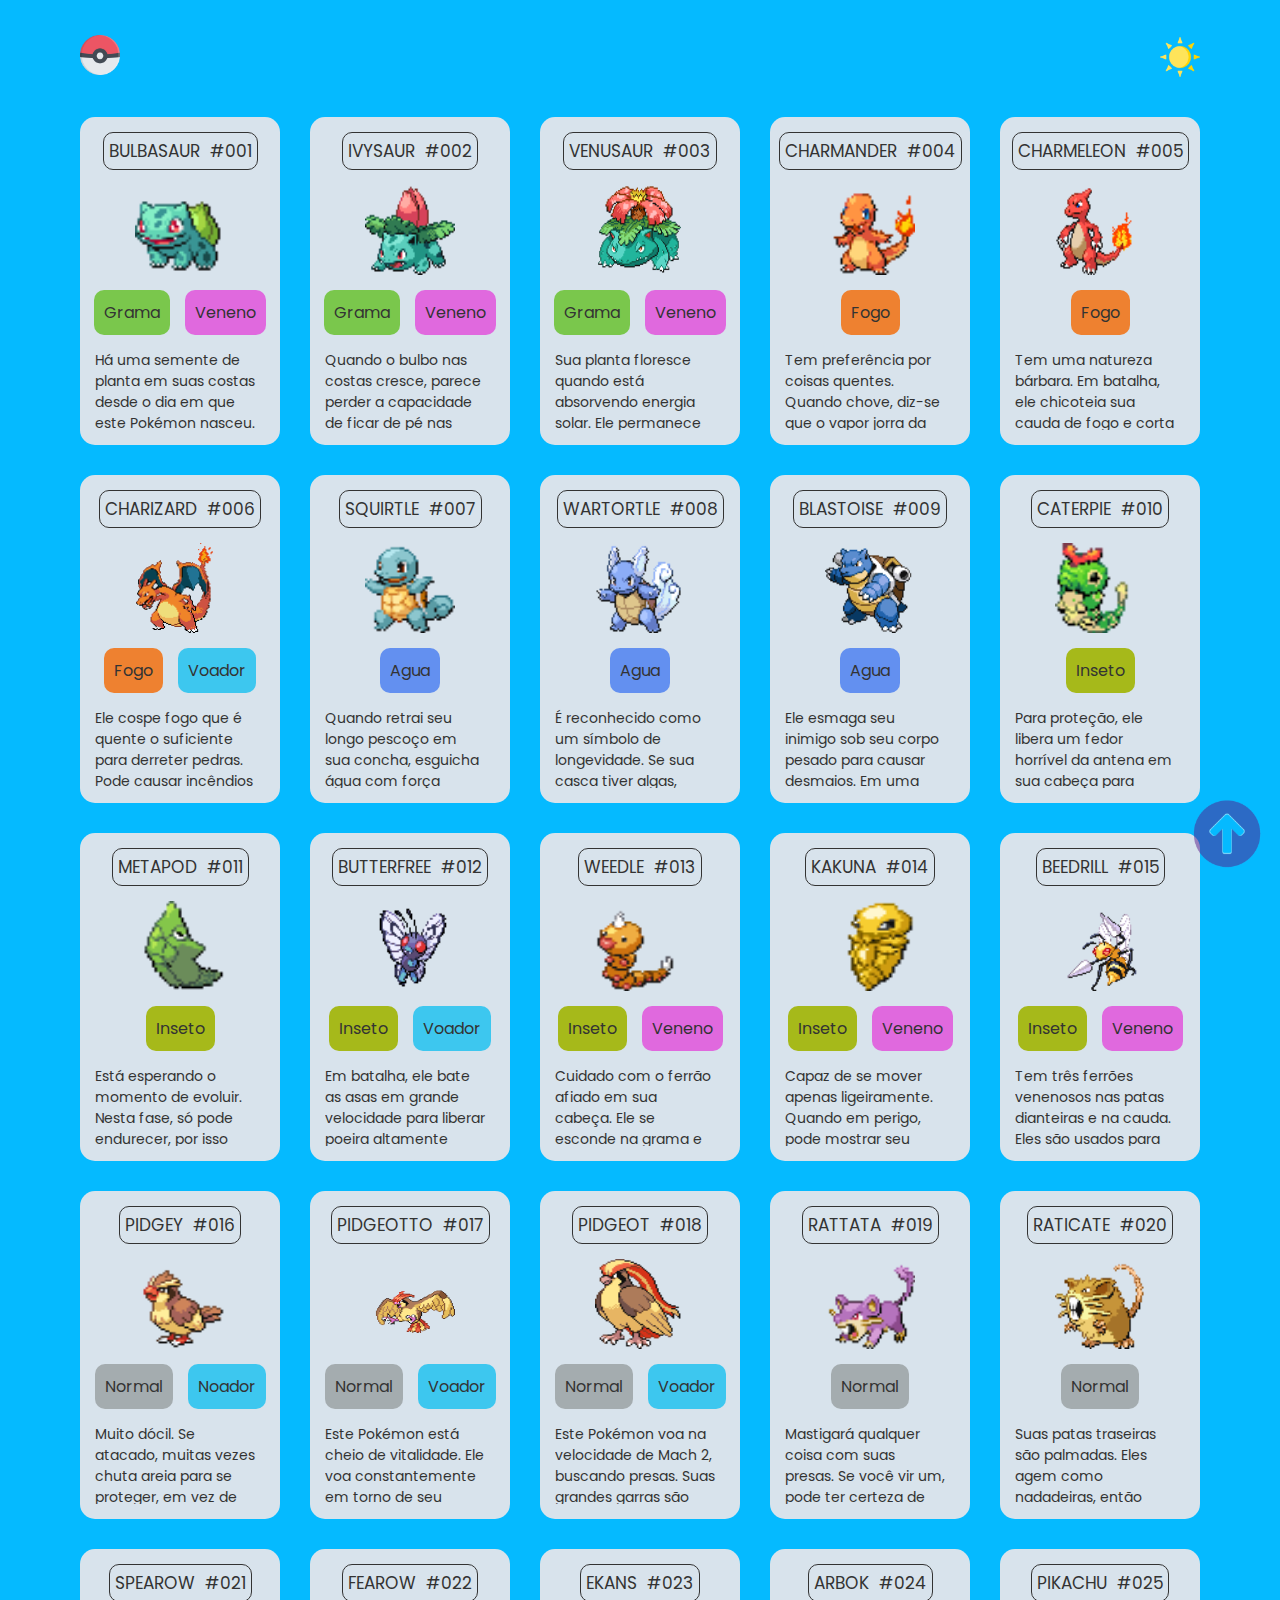
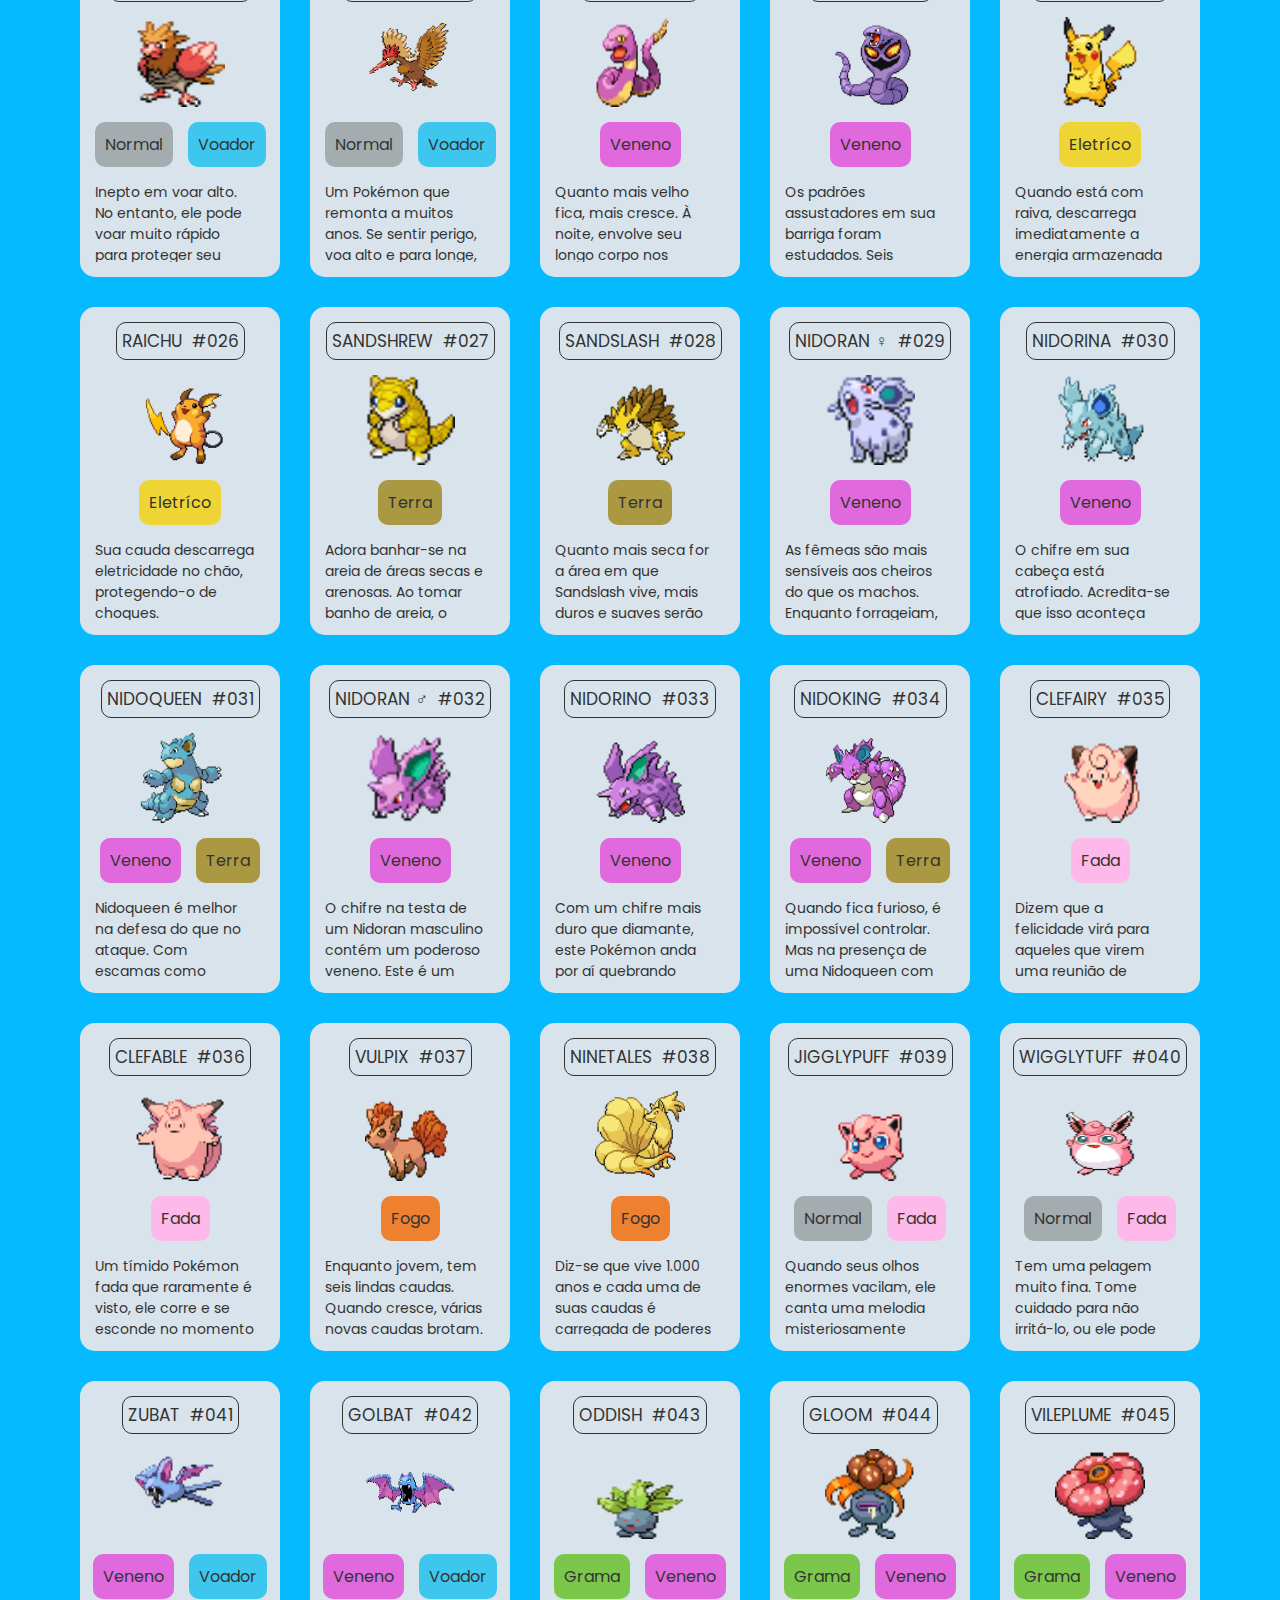
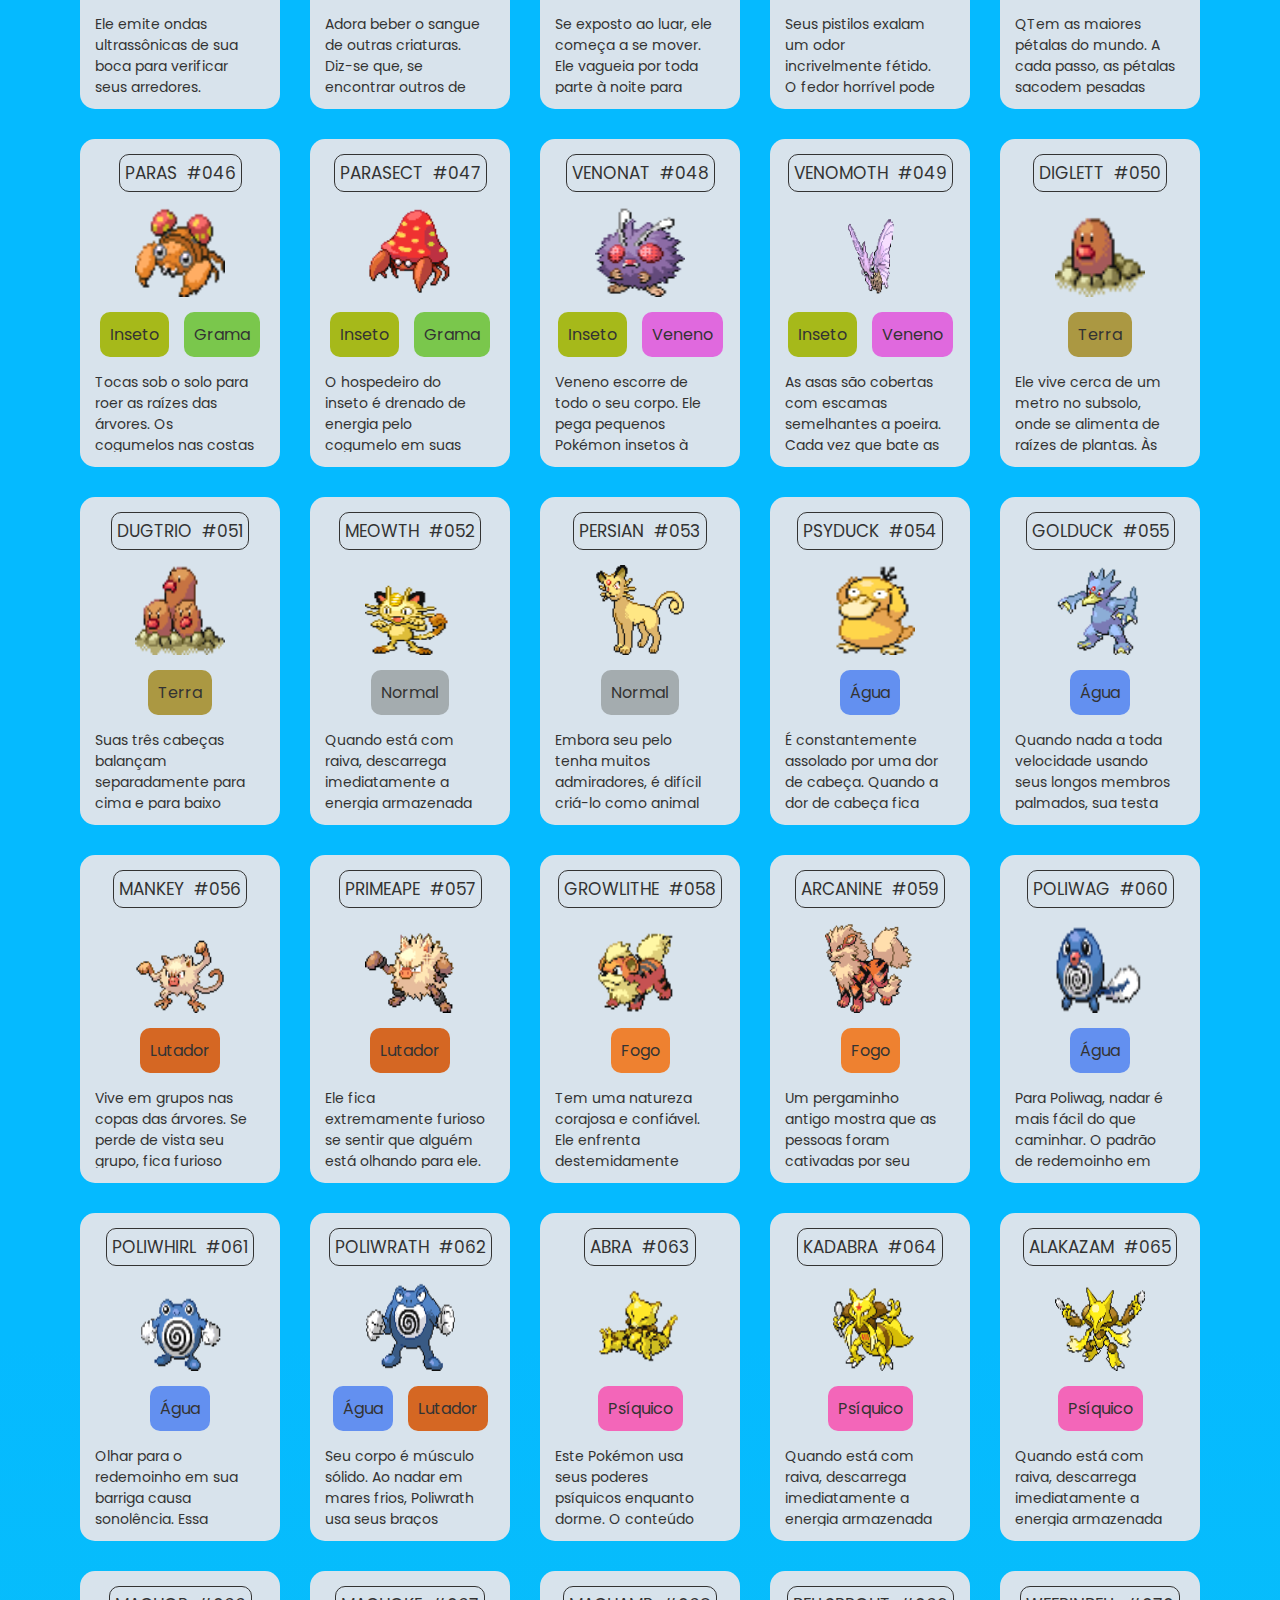
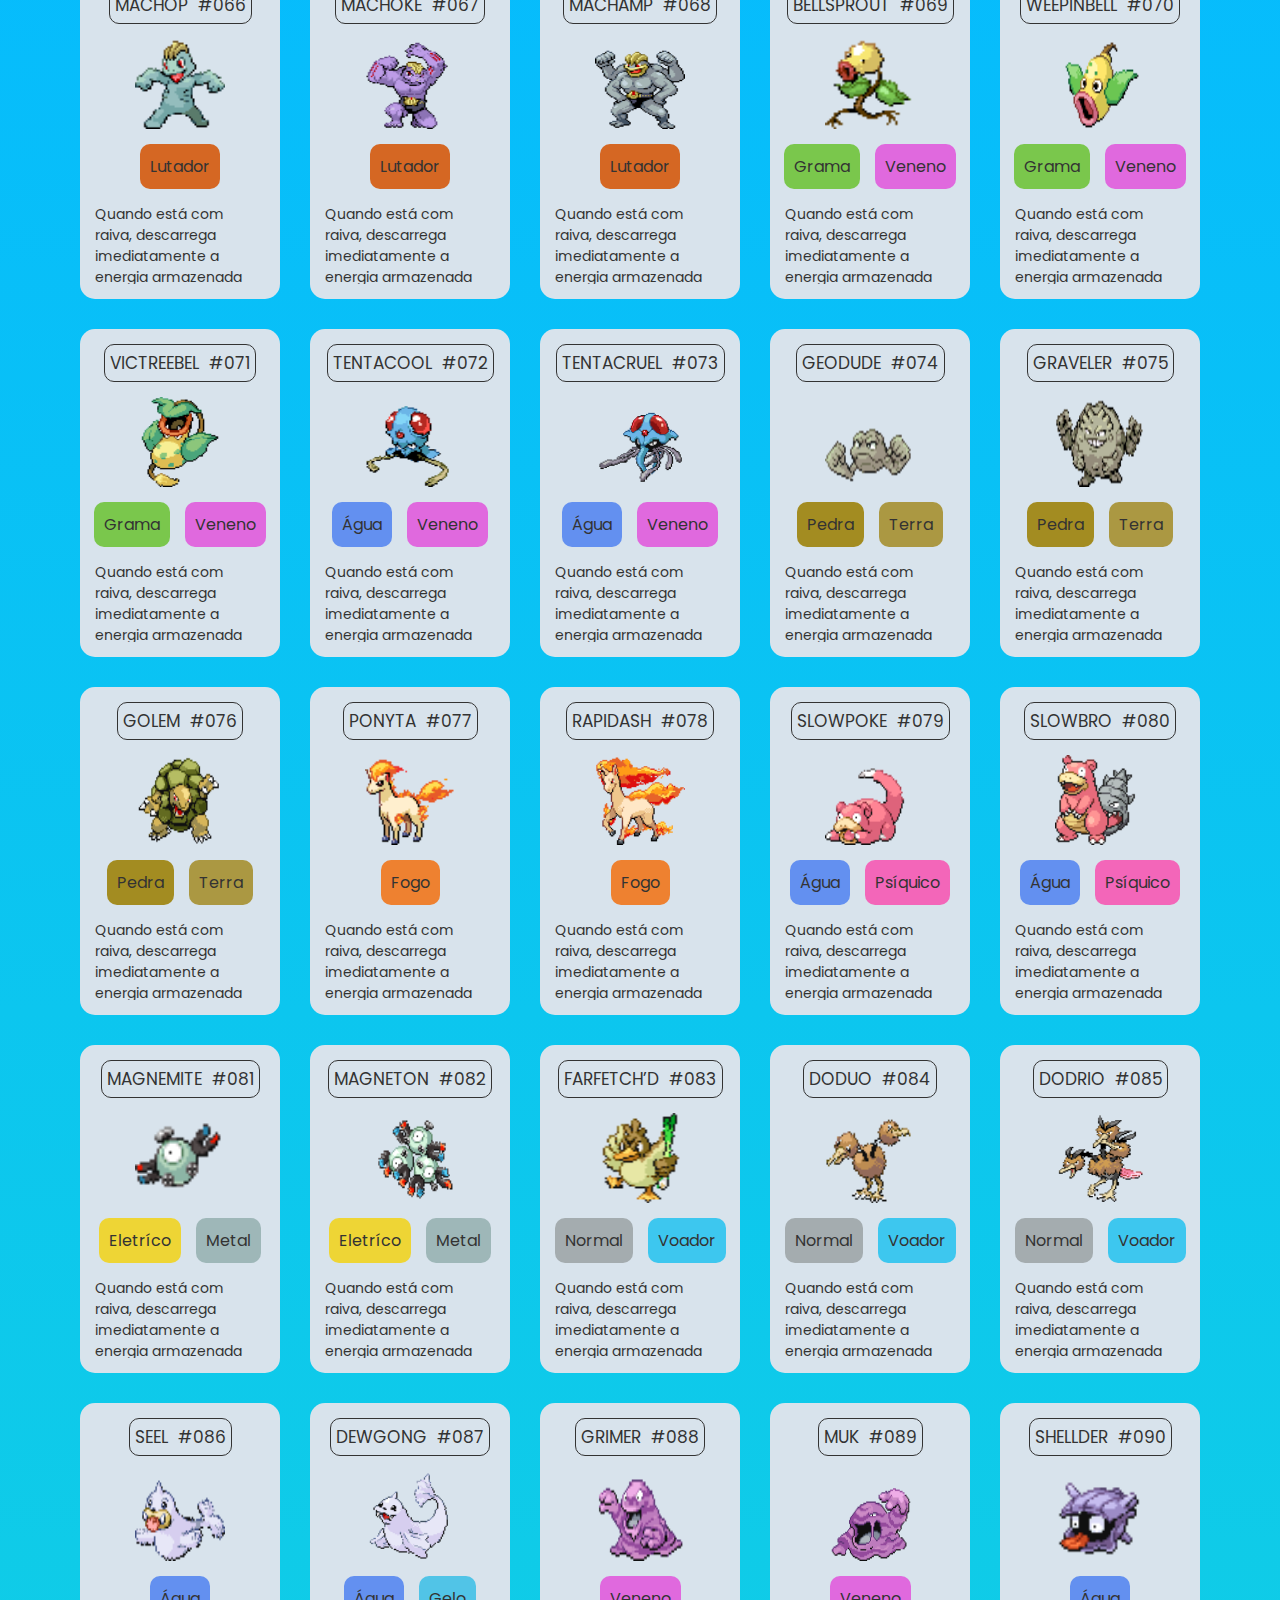
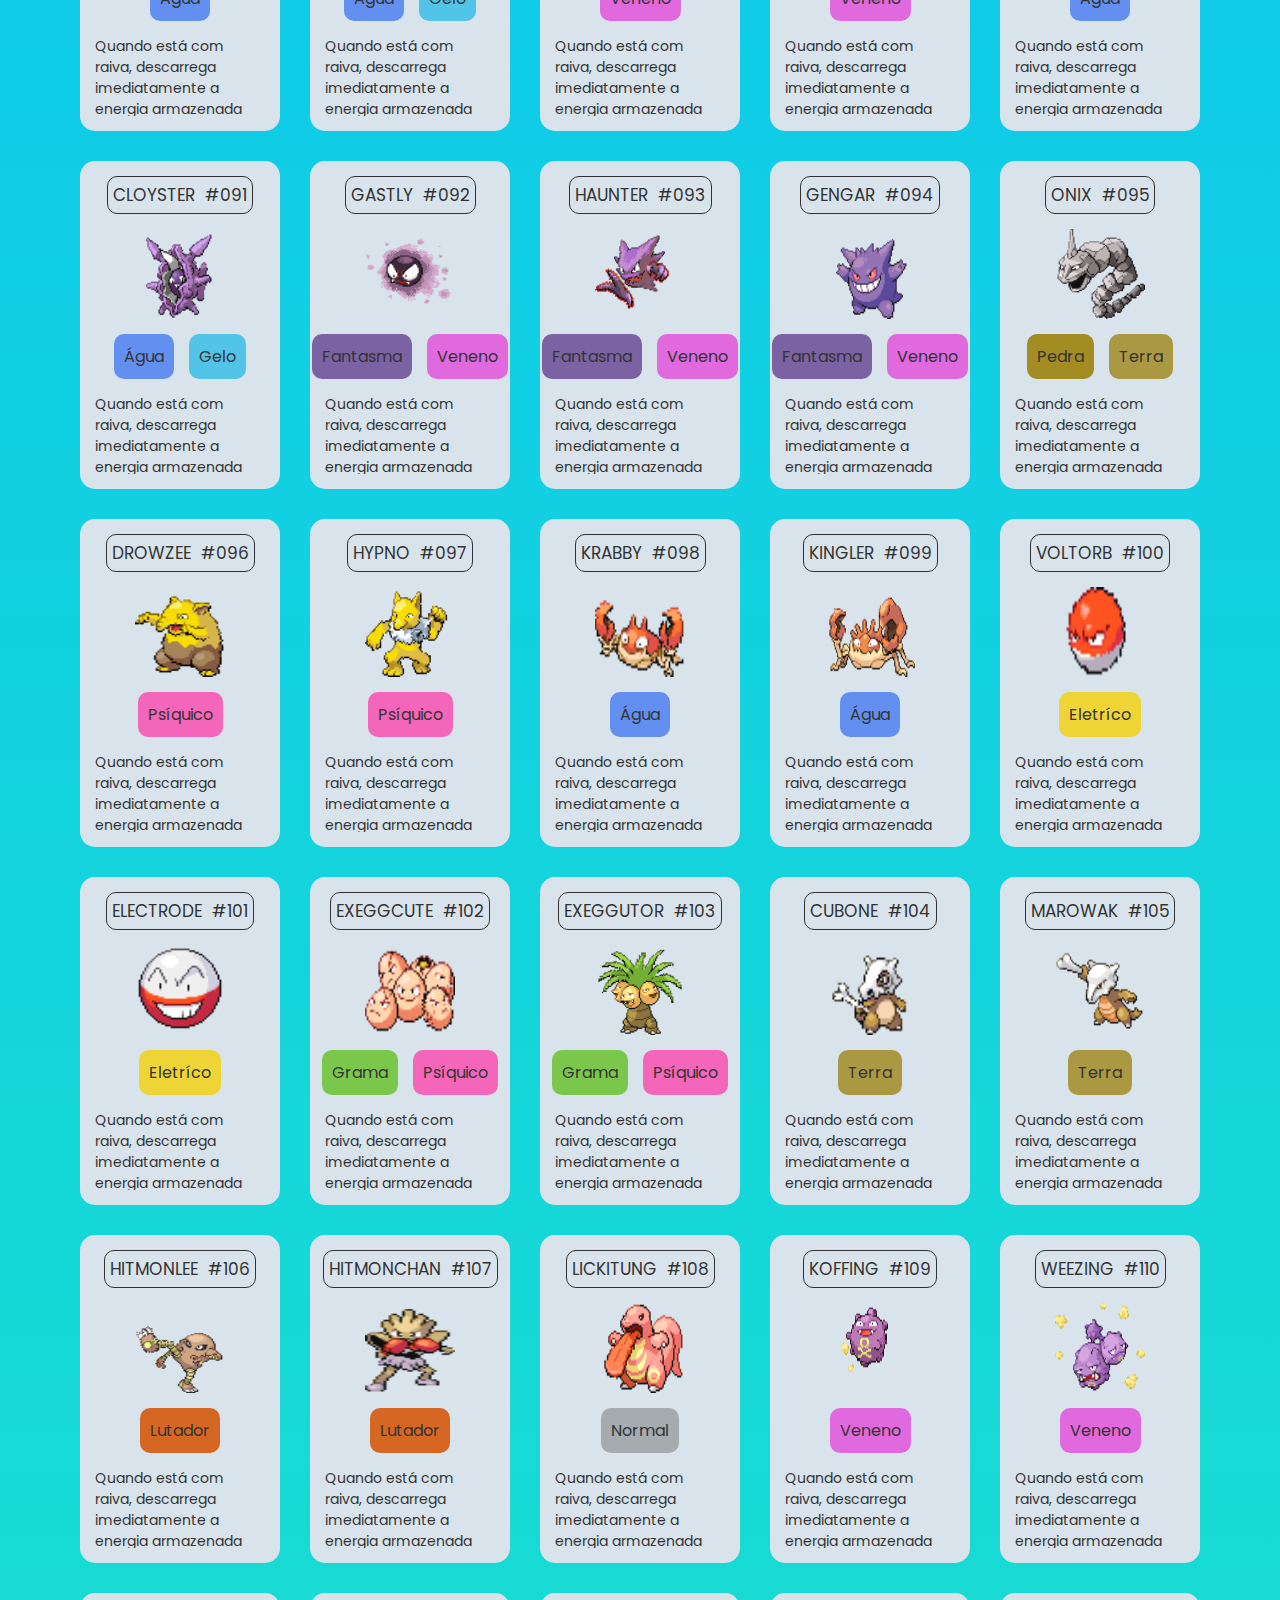
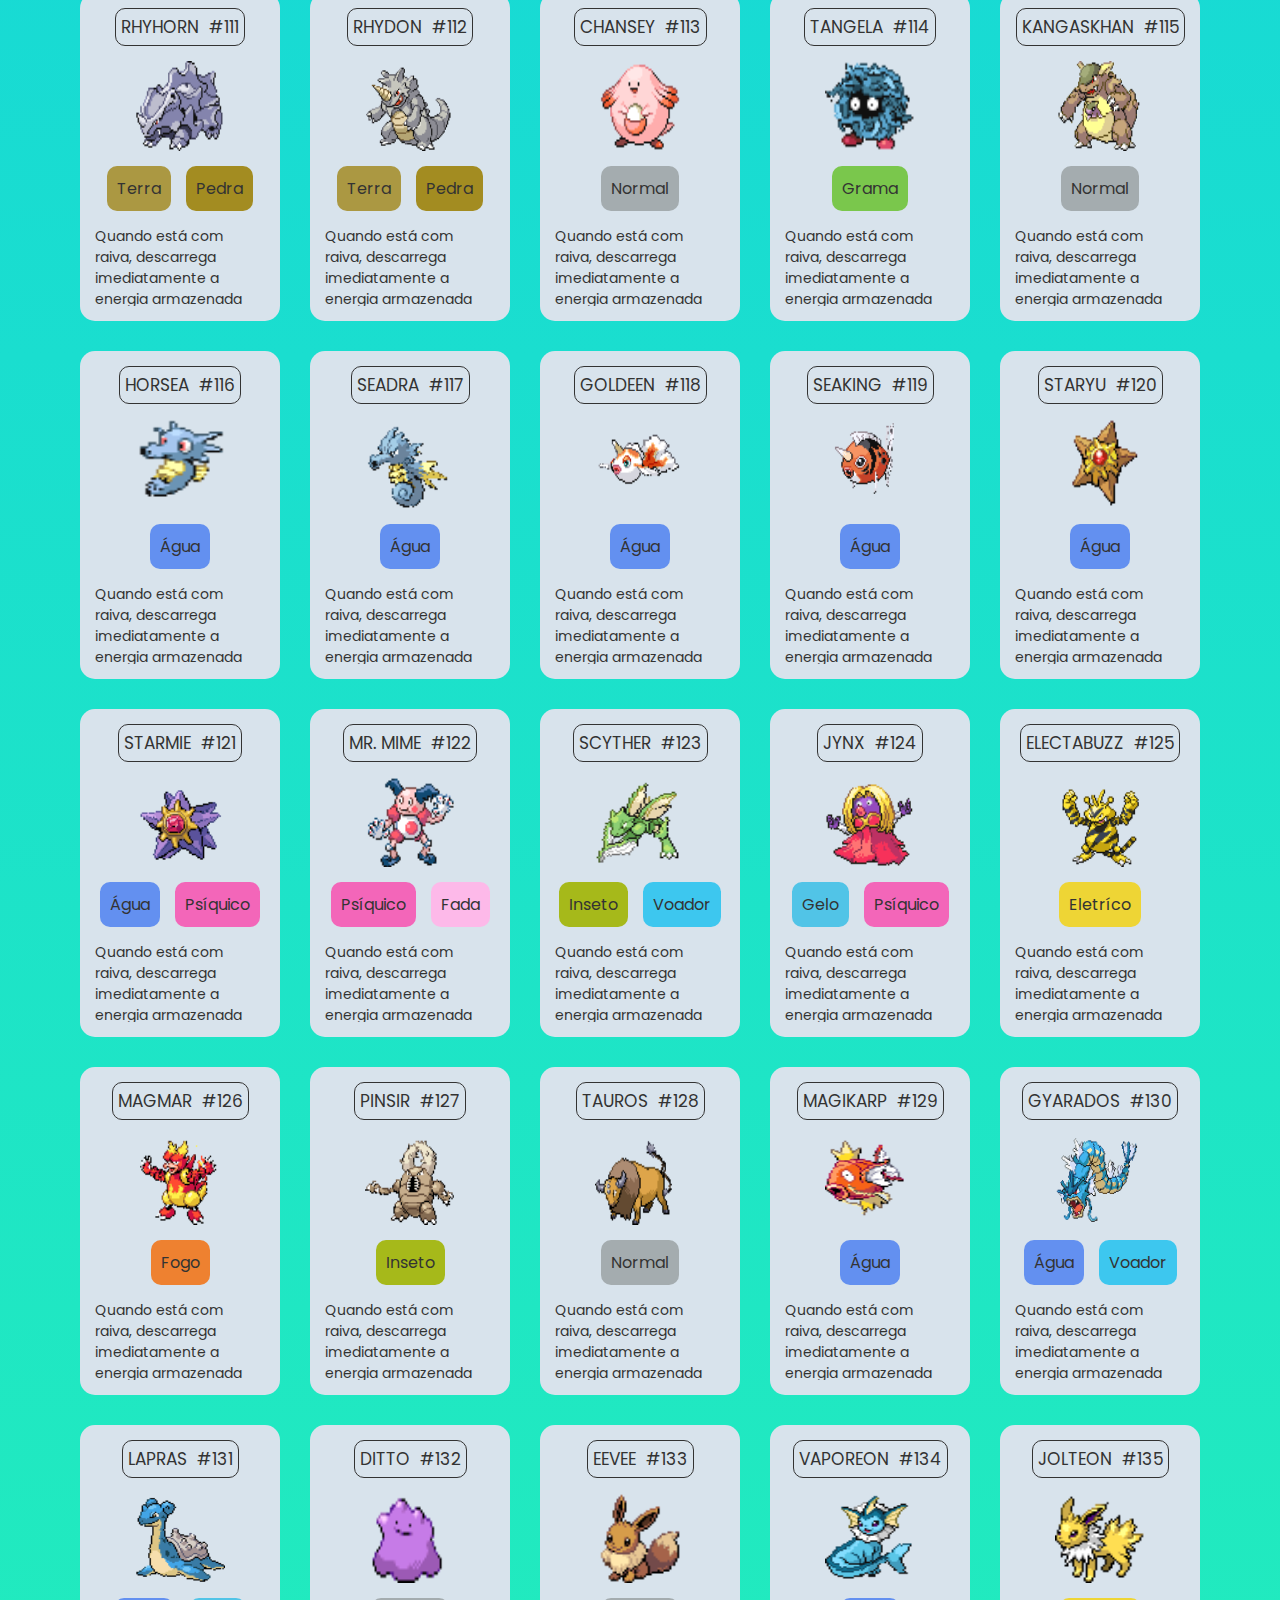
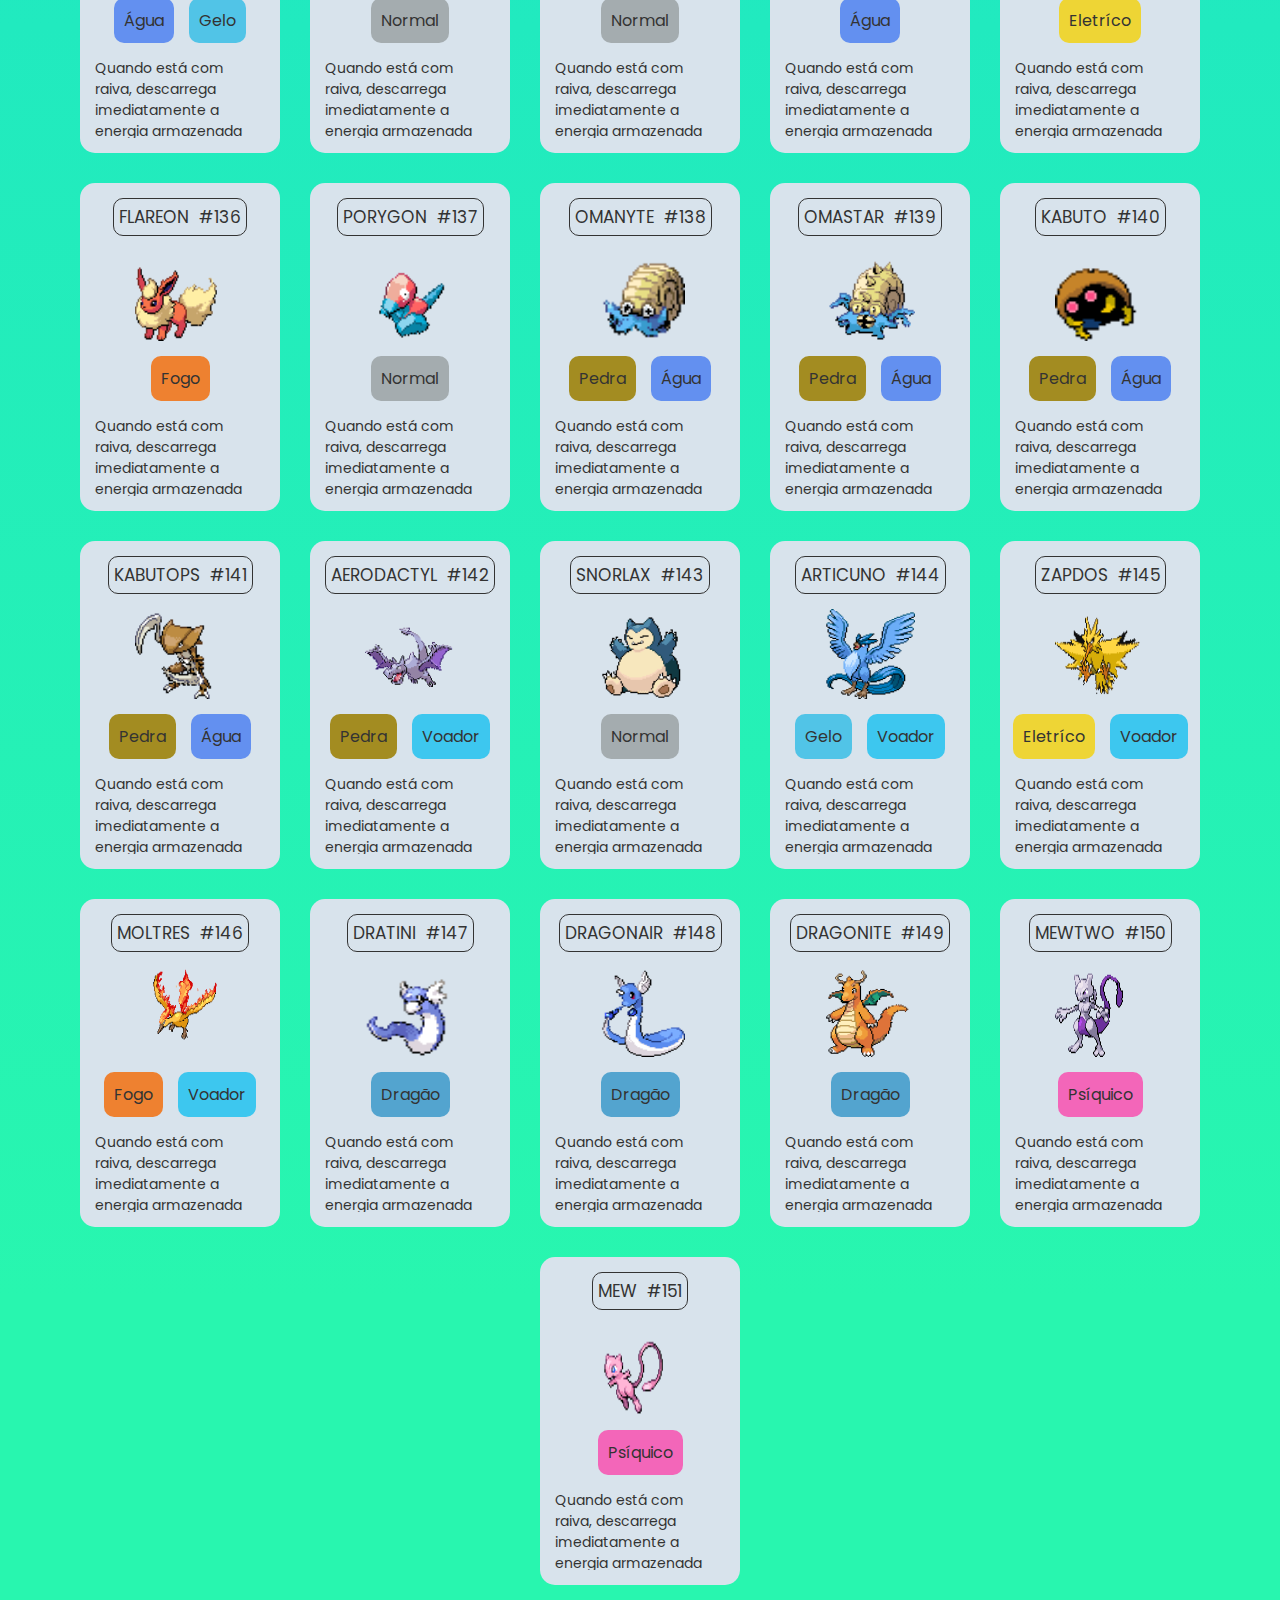
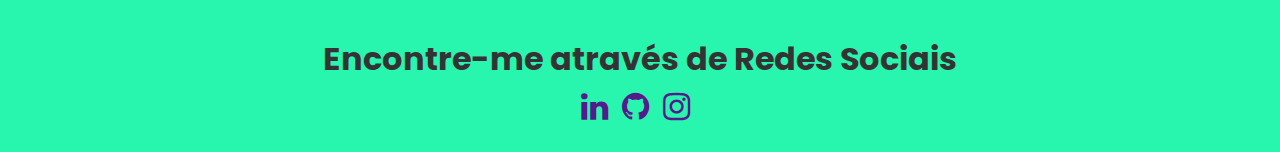
==== commit babe5379: "Update index.html" ====
--- a/index.html
+++ b/index.html
@@ -951,39 +951,536 @@
             </li>
             <li class="cartao-pokemon">
                 <div class="informacoes">
-                    <span class="pokeName">Pikachu</span>
+                    <span class="pokeName">Kadabra</span>
                     <span>#064</span>
                 </div>
 
-                <img src="./src/IMG/64.gif" alt="Pikachu" class="gif">
+                <img src="./src/IMG/64.gif" alt="Kadabra" class="gif">
+                <ul class="tipos">
+                    <li class="tipo psiquico">Psíquico</li>
+                </ul>
+
+                <p class="descricao">Quando está com raiva, descarrega imediatamente a energia armazenada nas bolsas de
+                    suas bochechas.</p>
+            </li>
+            <li class="cartao-pokemon">
+                <div class="informacoes">
+                    <span class="pokeName">Alakazam</span>
+                    <span>#065</span>
+                </div>
+
+                <img src="./src/IMG/65.gif" alt="Alakazam" class="gif">
+                <ul class="tipos">
+                    <li class="tipo psiquico">Psíquico</li>
+                </ul>
+
+                <p class="descricao">Quando está com raiva, descarrega imediatamente a energia armazenada nas bolsas de
+                    suas bochechas.</p>
+            </li>
+            <li class="cartao-pokemon">
+                <div class="informacoes">
+                    <span class="pokeName">Machop</span>
+                    <span>#066</span>
+                </div>
+
+                <img src="./src/IMG/66.gif" alt="Machop" class="gif">
+                <ul class="tipos">
+                    <li class="tipo lutador">Lutador</li>
+                </ul>
+
+                <p class="descricao">Quando está com raiva, descarrega imediatamente a energia armazenada nas bolsas de
+                    suas bochechas.</p>
+            </li>
+            <li class="cartao-pokemon">
+                <div class="informacoes">
+                    <span class="pokeName">Machoke</span>
+                    <span>#067</span>
+                </div>
+
+                <img src="./src/IMG/67.gif" alt="Machoke" class="gif">
+                <ul class="tipos">
+                    <li class="tipo lutador">Lutador</li>
+                </ul>
+
+                <p class="descricao">Quando está com raiva, descarrega imediatamente a energia armazenada nas bolsas de
+                    suas bochechas.</p>
+            </li>
+            <li class="cartao-pokemon">
+                <div class="informacoes">
+                    <span class="pokeName">Machamp</span>
+                    <span>#068</span>
+                </div>
+
+                <img src="./src/IMG/68.gif" alt="Machamp" class="gif">
+                <ul class="tipos">
+                    <li class="tipo lutador">Lutador</li>
+                </ul>
+
+                <p class="descricao">Quando está com raiva, descarrega imediatamente a energia armazenada nas bolsas de
+                    suas bochechas.</p>
+            </li>
+            <li class="cartao-pokemon">
+                <div class="informacoes">
+                    <span class="pokeName">Bellsprout</span>
+                    <span>#069</span>
+                </div>
+
+                <img src="./src/IMG/69.gif" alt="Bellsprout" class="gif">
+                <ul class="tipos">
+                    <li class="tipo grama">Grama</li>
+                    <li class="tipo veneno">Veneno</li>
+                </ul>
+
+                <p class="descricao">Quando está com raiva, descarrega imediatamente a energia armazenada nas bolsas de
+                    suas bochechas.</p>
+            </li>
+            <li class="cartao-pokemon">
+                <div class="informacoes">
+                    <span class="pokeName">Weepinbell</span>
+                    <span>#070</span>
+                </div>
+
+                <img src="./src/IMG/70.gif" alt="Weepinbell" class="gif">
+                <ul class="tipos">
+                    <li class="tipo grama">Grama</li>
+                    <li class="tipo veneno">Veneno</li>
+                </ul>
+
+                <p class="descricao">Quando está com raiva, descarrega imediatamente a energia armazenada nas bolsas de
+                    suas bochechas.</p>
+            </li>
+            <li class="cartao-pokemon">
+                <div class="informacoes">
+                    <span class="pokeName">Victreebel</span>
+                    <span>#071</span>
+                </div>
+
+                <img src="./src/IMG/71.gif" alt="Victreebel" class="gif">
+                <ul class="tipos">
+                    <li class="tipo grama">Grama</li>
+                    <li class="tipo veneno">Veneno</li>
+                </ul>
+
+                <p class="descricao">Quando está com raiva, descarrega imediatamente a energia armazenada nas bolsas de
+                    suas bochechas.</p>
+            </li>
+            <li class="cartao-pokemon">
+                <div class="informacoes">
+                    <span class="pokeName">Tentacool</span>
+                    <span>#072</span>
+                </div>
+
+                <img src="./src/IMG/72.gif" alt="Tentacool" class="gif">
+                <ul class="tipos">
+                    <li class="tipo agua">Água</li>
+                    <li class="tipo veneno">Veneno</li>
+                </ul>
+
+                <p class="descricao">Quando está com raiva, descarrega imediatamente a energia armazenada nas bolsas de
+                    suas bochechas.</p>
+            </li>
+            <li class="cartao-pokemon">
+                <div class="informacoes">
+                    <span class="pokeName">Tentacruel</span>
+                    <span>#073</span>
+                </div>
+
+                <img src="./src/IMG/73.gif" alt="Tentacruel" class="gif">
+                <ul class="tipos">
+                    <li class="tipo agua">Água</li>
+                    <li class="tipo veneno">Veneno</li>
+                </ul>
+
+                <p class="descricao">Quando está com raiva, descarrega imediatamente a energia armazenada nas bolsas de
+                    suas bochechas.</p>
+            </li>
+            <li class="cartao-pokemon">
+                <div class="informacoes">
+                    <span class="pokeName">Geodude</span>
+                    <span>#074</span>
+                </div>
+
+                <img src="./src/IMG/74.gif" alt="Geodude" class="gif">
+                <ul class="tipos">
+                    <li class="tipo pedra">Pedra</li>
+                    <li class="tipo terra">Terra</li>
+                </ul>
+
+                <p class="descricao">Quando está com raiva, descarrega imediatamente a energia armazenada nas bolsas de
+                    suas bochechas.</p>
+            </li>
+            <li class="cartao-pokemon">
+                <div class="informacoes">
+                    <span class="pokeName">Graveler</span>
+                    <span>#075</span>
+                </div>
+
+                <img src="./src/IMG/75.gif" alt="Graveler" class="gif">
+                <ul class="tipos">
+                    <li class="tipo pedra">Pedra</li>
+                    <li class="tipo terra">Terra</li>
+                </ul>
+
+                <p class="descricao">Quando está com raiva, descarrega imediatamente a energia armazenada nas bolsas de
+                    suas bochechas.</p>
+            </li>
+            <li class="cartao-pokemon">
+                <div class="informacoes">
+                    <span class="pokeName">Golem</span>
+                    <span>#076</span>
+                </div>
+
+                <img src="./src/IMG/76.gif" alt="Golem" class="gif">
+                <ul class="tipos">
+                    <li class="tipo pedra">Pedra</li>
+                    <li class="tipo terra">Terra</li>
+                </ul>
+
+                <p class="descricao">Quando está com raiva, descarrega imediatamente a energia armazenada nas bolsas de
+                    suas bochechas.</p>
+            </li>
+            <li class="cartao-pokemon">
+                <div class="informacoes">
+                    <span class="pokeName">Ponyta</span>
+                    <span>#077</span>
+                </div>
+
+                <img src="./src/IMG/77.gif" alt="Ponyta" class="gif">
+                <ul class="tipos">
+                    <li class="tipo fogo">Fogo</li>
+                </ul>
+
+                <p class="descricao">Quando está com raiva, descarrega imediatamente a energia armazenada nas bolsas de
+                    suas bochechas.</p>
+            </li>
+            <li class="cartao-pokemon">
+                <div class="informacoes">
+                    <span class="pokeName">Rapidash</span>
+                    <span>#078</span>
+                </div>
+
+                <img src="./src/IMG/78.gif" alt="Rapidash" class="gif">
+                <ul class="tipos">
+                    <li class="tipo fogo">Fogo</li>
+                </ul>
+
+                <p class="descricao">Quando está com raiva, descarrega imediatamente a energia armazenada nas bolsas de
+                    suas bochechas.</p>
+            </li>
+            <li class="cartao-pokemon">
+                <div class="informacoes">
+                    <span class="pokeName">Slowpoke</span>
+                    <span>#079</span>
+                </div>
+
+                <img src="./src/IMG/79.gif" alt="Slowpoke" class="gif">
+                <ul class="tipos">
+                    <li class="tipo agua">Água</li>
+                    <li class="tipo psiquico">Psíquico</li>
+                </ul>
+
+                <p class="descricao">Quando está com raiva, descarrega imediatamente a energia armazenada nas bolsas de
+                    suas bochechas.</p>
+            </li>
+            <li class="cartao-pokemon">
+                <div class="informacoes">
+                    <span class="pokeName">Slowbro</span>
+                    <span>#080</span>
+                </div>
+
+                <img src="./src/IMG/80.gif" alt="Slowbro" class="gif">
+                <ul class="tipos">
+                    <li class="tipo agua">Água</li>
+                    <li class="tipo psiquico">Psíquico</li>
+                </ul>
+
+                <p class="descricao">Quando está com raiva, descarrega imediatamente a energia armazenada nas bolsas de
+                    suas bochechas.</p>
+            </li>
+            <li class="cartao-pokemon">
+                <div class="informacoes">
+                    <span class="pokeName">Magnemite</span>
+                    <span>#081</span>
+                </div>
+
+                <img src="./src/IMG/81.gif" alt="Magnemite" class="gif">
                 <ul class="tipos">
                     <li class="tipo eletrico">Eletríco</li>
-                </ul>
-
-                <p class="descricao">Quando está com raiva, descarrega imediatamente a energia armazenada nas bolsas de
-                    suas bochechas.</p>
-            </li>
-            <li class="cartao-pokemon">
-                <div class="informacoes">
-                    <span class="pokeName">Pikachu</span>
-                    <span>#065</span>
-                </div>
-
-                <img src="./src/IMG/65.gif" alt="Pikachu" class="gif">
+                    <li class="tipo metal">Metal</li>
+                </ul>
+
+                <p class="descricao">Quando está com raiva, descarrega imediatamente a energia armazenada nas bolsas de
+                    suas bochechas.</p>
+            </li>
+            <li class="cartao-pokemon">
+                <div class="informacoes">
+                    <span class="pokeName">Magneton</span>
+                    <span>#082</span>
+                </div>
+
+                <img src="./src/IMG/82.gif" alt="Magneton" class="gif">
                 <ul class="tipos">
                     <li class="tipo eletrico">Eletríco</li>
-                </ul>
-
-                <p class="descricao">Quando está com raiva, descarrega imediatamente a energia armazenada nas bolsas de
-                    suas bochechas.</p>
-            </li>
-            <li class="cartao-pokemon">
-                <div class="informacoes">
-                    <span class="pokeName">Pikachu</span>
-                    <span>#066</span>
-                </div>
-
-                <img src="./src/IMG/66.gif" alt="Pikachu" class="gif">
+                    <li class="tipo metal">Metal</li>
+                </ul>
+
+                <p class="descricao">Quando está com raiva, descarrega imediatamente a energia armazenada nas bolsas de
+                    suas bochechas.</p>
+            </li>
+            <li class="cartao-pokemon">
+                <div class="informacoes">
+                    <span class="pokeName">Farfetch’d</span>
+                    <span>#083</span>
+                </div>
+
+                <img src="./src/IMG/83.gif" alt="Farfetch’d" class="gif">
+                <ul class="tipos">
+                    <li class="tipo normal">Normal</li>
+                    <li class="tipo voador">Voador</li>
+                </ul>
+
+                <p class="descricao">Quando está com raiva, descarrega imediatamente a energia armazenada nas bolsas de
+                    suas bochechas.</p>
+            </li>
+            <li class="cartao-pokemon">
+                <div class="informacoes">
+                    <span class="pokeName">Doduo</span>
+                    <span>#084</span>
+                </div>
+
+                <img src="./src/IMG/84.gif" alt="Doduo" class="gif">
+                <ul class="tipos">
+                    <li class="tipo normal">Normal</li>
+                    <li class="tipo voador">Voador</li>
+                </ul>
+
+                <p class="descricao">Quando está com raiva, descarrega imediatamente a energia armazenada nas bolsas de
+                    suas bochechas.</p>
+            </li>
+            <li class="cartao-pokemon">
+                <div class="informacoes">
+                    <span class="pokeName">Dodrio</span>
+                    <span>#085</span>
+                </div>
+
+                <img src="./src/IMG/85.gif" alt="Dodrio" class="gif">
+                <ul class="tipos">
+                    <li class="tipo normal">Normal</li>
+                    <li class="tipo voador">Voador</li>
+                </ul>
+
+                <p class="descricao">Quando está com raiva, descarrega imediatamente a energia armazenada nas bolsas de
+                    suas bochechas.</p>
+            </li>
+            <li class="cartao-pokemon">
+                <div class="informacoes">
+                    <span class="pokeName">Seel</span>
+                    <span>#086</span>
+                </div>
+
+                <img src="./src/IMG/86.gif" alt="Seel" class="gif">
+                <ul class="tipos">
+                    <li class="tipo agua">Água</li>
+                </ul>
+
+                <p class="descricao">Quando está com raiva, descarrega imediatamente a energia armazenada nas bolsas de
+                    suas bochechas.</p>
+            </li>
+            <li class="cartao-pokemon">
+                <div class="informacoes">
+                    <span class="pokeName">Dewgong</span>
+                    <span>#087</span>
+                </div>
+
+                <img src="./src/IMG/87.gif" alt="Dewgong" class="gif">
+                <ul class="tipos">
+                    <li class="tipo agua">Água</li>
+                    <li class="tipo gelo">Gelo</li>
+                </ul>
+
+                <p class="descricao">Quando está com raiva, descarrega imediatamente a energia armazenada nas bolsas de
+                    suas bochechas.</p>
+            </li>
+            <li class="cartao-pokemon">
+                <div class="informacoes">
+                    <span class="pokeName">Grimer</span>
+                    <span>#088</span>
+                </div>
+
+                <img src="./src/IMG/88.gif" alt="Grimer" class="gif">
+                <ul class="tipos">
+                    <li class="tipo veneno">Veneno</li>
+                </ul>
+
+                <p class="descricao">Quando está com raiva, descarrega imediatamente a energia armazenada nas bolsas de
+                    suas bochechas.</p>
+            </li>
+            <li class="cartao-pokemon">
+                <div class="informacoes">
+                    <span class="pokeName">Muk</span>
+                    <span>#089</span>
+                </div>
+
+                <img src="./src/IMG/89.gif" alt="Muk" class="gif">
+                <ul class="tipos">
+                    <li class="tipo veneno">Veneno</li>
+                </ul>
+
+                <p class="descricao">Quando está com raiva, descarrega imediatamente a energia armazenada nas bolsas de
+                    suas bochechas.</p>
+            </li>
+            <li class="cartao-pokemon">
+                <div class="informacoes">
+                    <span class="pokeName">Shellder</span>
+                    <span>#090</span>
+                </div>
+
+                <img src="./src/IMG/90.gif" alt="Shellder" class="gif">
+                <ul class="tipos">
+                    <li class="tipo agua">Água</li>
+                </ul>
+
+                <p class="descricao">Quando está com raiva, descarrega imediatamente a energia armazenada nas bolsas de
+                    suas bochechas.</p>
+            </li>
+            <li class="cartao-pokemon">
+                <div class="informacoes">
+                    <span class="pokeName">Cloyster</span>
+                    <span>#091</span>
+                </div>
+
+                <img src="./src/IMG/91.gif" alt="Cloyster" class="gif">
+                <ul class="tipos">
+                    <li class="tipo agua">Água</li>
+                    <li class="tipo gelo">Gelo</li>
+                </ul>
+
+                <p class="descricao">Quando está com raiva, descarrega imediatamente a energia armazenada nas bolsas de
+                    suas bochechas.</p>
+            </li>
+            <li class="cartao-pokemon">
+                <div class="informacoes">
+                    <span class="pokeName">Gastly</span>
+                    <span>#092</span>
+                </div>
+
+                <img src="./src/IMG/92.gif" alt="Gastly" class="gif">
+                <ul class="tipos large">
+                    <li class="tipo fantasma ">Fantasma</li>
+                    <li class="tipo veneno">Veneno</li>
+                </ul>
+
+                <p class="descricao">Quando está com raiva, descarrega imediatamente a energia armazenada nas bolsas de
+                    suas bochechas.</p>
+            </li>
+            <li class="cartao-pokemon">
+                <div class="informacoes">
+                    <span class="pokeName">Haunter</span>
+                    <span>#093</span>
+                </div>
+
+                <img src="./src/IMG/93.gif" alt="Haunter" class="gif">
+                <ul class="tipos large">
+                    <li class="tipo fantasma ">Fantasma</li>
+                    <li class="tipo veneno">Veneno</li>
+                </ul>
+
+                <p class="descricao">Quando está com raiva, descarrega imediatamente a energia armazenada nas bolsas de
+                    suas bochechas.</p>
+            </li>
+            <li class="cartao-pokemon">
+                <div class="informacoes">
+                    <span class="pokeName">Gengar</span>
+                    <span>#094</span>
+                </div>
+
+                <img src="./src/IMG/94.gif" alt="Gengar" class="gif">
+                <ul class="tipos large">
+                    <li class="tipo fantasma ">Fantasma</li>
+                    <li class="tipo veneno">Veneno</li>
+                </ul>
+
+                <p class="descricao">Quando está com raiva, descarrega imediatamente a energia armazenada nas bolsas de
+                    suas bochechas.</p>
+            </li>
+            <li class="cartao-pokemon">
+                <div class="informacoes">
+                    <span class="pokeName">Onix</span>
+                    <span>#095</span>
+                </div>
+
+                <img src="./src/IMG/95.gif" alt="Onix" class="gif">
+                <ul class="tipos">
+                    <li class="tipo pedra">Pedra</li>
+                    <li class="tipo terra">Terra</li>
+                </ul>
+
+                <p class="descricao">Quando está com raiva, descarrega imediatamente a energia armazenada nas bolsas de
+                    suas bochechas.</p>
+            </li>
+            <li class="cartao-pokemon">
+                <div class="informacoes">
+                    <span class="pokeName">Drowzee</span>
+                    <span>#096</span>
+                </div>
+
+                <img src="./src/IMG/96.gif" alt="Drowzee" class="gif">
+                <ul class="tipos">
+                    <li class="tipo psiquico">Psíquico</li>
+                </ul>
+
+                <p class="descricao">Quando está com raiva, descarrega imediatamente a energia armazenada nas bolsas de
+                    suas bochechas.</p>
+            </li>
+            <li class="cartao-pokemon">
+                <div class="informacoes">
+                    <span class="pokeName">Hypno</span>
+                    <span>#097</span>
+                </div>
+
+                <img src="./src/IMG/97.gif" alt="Hypno" class="gif">
+                <ul class="tipos">
+                    <li class="tipo psiquico">Psíquico</li>
+                </ul>
+
+                <p class="descricao">Quando está com raiva, descarrega imediatamente a energia armazenada nas bolsas de
+                    suas bochechas.</p>
+            </li>
+            <li class="cartao-pokemon">
+                <div class="informacoes">
+                    <span class="pokeName">Krabby</span>
+                    <span>#098</span>
+                </div>
+
+                <img src="./src/IMG/98.gif" alt="Krabby" class="gif">
+                <ul class="tipos">
+                    <li class="tipo agua">Água</li>
+                </ul>
+
+                <p class="descricao">Quando está com raiva, descarrega imediatamente a energia armazenada nas bolsas de
+                    suas bochechas.</p>
+            </li>
+            <li class="cartao-pokemon">
+                <div class="informacoes">
+                    <span class="pokeName">Kingler</span>
+                    <span>#099</span>
+                </div>
+
+                <img src="./src/IMG/99.gif" alt="Kingler" class="gif">
+                <ul class="tipos">
+                    <li class="tipo agua">Água</li>
+                </ul>
+
+                <p class="descricao">Quando está com raiva, descarrega imediatamente a energia armazenada nas bolsas de
+                    suas bochechas.</p>
+            </li>
+            <li class="cartao-pokemon">
+                <div class="informacoes">
+                    <span class="pokeName">Voltorb</span>
+                    <span>#100</span>
+                </div>
+
+                <img src="./src/IMG/100.gif" alt="Voltorb" class="gif">
                 <ul class="tipos">
                     <li class="tipo eletrico">Eletríco</li>
                 </ul>
@@ -993,11 +1490,11 @@
             </li>
             <li class="cartao-pokemon">
                 <div class="informacoes">
-                    <span class="pokeName">Pikachu</span>
-                    <span>#067</span>
-                </div>
-
-                <img src="./src/IMG/67.gif" alt="Pikachu" class="gif">
+                    <span class="pokeName">Electrode</span>
+                    <span>#101</span>
+                </div>
+
+                <img src="./src/IMG/101.gif" alt="Electrode" class="gif">
                 <ul class="tipos">
                     <li class="tipo eletrico">Eletríco</li>
                 </ul>
@@ -1007,11 +1504,341 @@
             </li>
             <li class="cartao-pokemon">
                 <div class="informacoes">
-                    <span class="pokeName">Pikachu</span>
-                    <span>#068</span>
-                </div>
-
-                <img src="./src/IMG/68.gif" alt="Pikachu" class="gif">
+                    <span class="pokeName">Exeggcute</span>
+                    <span>#102</span>
+                </div>
+
+                <img src="./src/IMG/102.gif" alt="Exeggcute" class="gif">
+                <ul class="tipos">
+                    <li class="tipo grama">Grama</li>
+                    <li class="tipo psiquico">Psíquico</li>
+                </ul>
+
+                <p class="descricao">Quando está com raiva, descarrega imediatamente a energia armazenada nas bolsas de
+                    suas bochechas.</p>
+            </li>
+            <li class="cartao-pokemon">
+                <div class="informacoes">
+                    <span class="pokeName">Exeggutor</span>
+                    <span>#103</span>
+                </div>
+
+                <img src="./src/IMG/103.gif" alt="Exeggutor" class="gif">
+                <ul class="tipos">
+                    <li class="tipo grama">Grama</li>
+                    <li class="tipo psiquico">Psíquico</li>
+                </ul>
+
+                <p class="descricao">Quando está com raiva, descarrega imediatamente a energia armazenada nas bolsas de
+                    suas bochechas.</p>
+            </li>
+            <li class="cartao-pokemon">
+                <div class="informacoes">
+                    <span class="pokeName">Cubone</span>
+                    <span>#104</span>
+                </div>
+
+                <img src="./src/IMG/104.gif" alt="Cubone" class="gif">
+                <ul class="tipos">
+                    <li class="tipo terra">Terra</li>
+                </ul>
+
+                <p class="descricao">Quando está com raiva, descarrega imediatamente a energia armazenada nas bolsas de
+                    suas bochechas.</p>
+            </li>
+            <li class="cartao-pokemon">
+                <div class="informacoes">
+                    <span class="pokeName">Marowak</span>
+                    <span>#105</span>
+                </div>
+
+                <img src="./src/IMG/105.gif" alt="Marowak" class="gif">
+                <ul class="tipos">
+                    <li class="tipo terra">Terra</li>
+                </ul>
+
+                <p class="descricao">Quando está com raiva, descarrega imediatamente a energia armazenada nas bolsas de
+                    suas bochechas.</p>
+            </li>
+            <li class="cartao-pokemon">
+                <div class="informacoes">
+                    <span class="pokeName">Hitmonlee</span>
+                    <span>#106</span>
+                </div>
+
+                <img src="./src/IMG/106.gif" alt="Hitmonlee" class="gif">
+                <ul class="tipos">
+                    <li class="tipo lutador">Lutador</li>
+                </ul>
+
+                <p class="descricao">Quando está com raiva, descarrega imediatamente a energia armazenada nas bolsas de
+                    suas bochechas.</p>
+            </li>
+            <li class="cartao-pokemon">
+                <div class="informacoes">
+                    <span class="pokeName">Hitmonchan</span>
+                    <span>#107</span>
+                </div>
+
+                <img src="./src/IMG/107.gif" alt="Hitmonchan" class="gif">
+                <ul class="tipos">
+                    <li class="tipo lutador">Lutador</li>
+                </ul>
+
+                <p class="descricao">Quando está com raiva, descarrega imediatamente a energia armazenada nas bolsas de
+                    suas bochechas.</p>
+            </li>
+            <li class="cartao-pokemon">
+                <div class="informacoes">
+                    <span class="pokeName">Lickitung</span>
+                    <span>#108</span>
+                </div>
+
+                <img src="./src/IMG/108.gif" alt="Lickitung" class="gif">
+                <ul class="tipos">
+                    <li class="tipo normal">Normal</li>
+                </ul>
+
+                <p class="descricao">Quando está com raiva, descarrega imediatamente a energia armazenada nas bolsas de
+                    suas bochechas.</p>
+            </li>
+            <li class="cartao-pokemon">
+                <div class="informacoes">
+                    <span class="pokeName">Koffing</span>
+                    <span>#109</span>
+                </div>
+
+                <img src="./src/IMG/109.gif" alt="Koffing" class="gif">
+                <ul class="tipos">
+                    <li class="tipo veneno">Veneno</li>
+                </ul>
+
+                <p class="descricao">Quando está com raiva, descarrega imediatamente a energia armazenada nas bolsas de
+                    suas bochechas.</p>
+            </li>
+            <li class="cartao-pokemon">
+                <div class="informacoes">
+                    <span class="pokeName">Weezing</span>
+                    <span>#110</span>
+                </div>
+
+                <img src="./src/IMG/110.gif" alt="Weezing" class="gif">
+                <ul class="tipos">
+                    <li class="tipo veneno">Veneno</li>
+                </ul>
+
+                <p class="descricao">Quando está com raiva, descarrega imediatamente a energia armazenada nas bolsas de
+                    suas bochechas.</p>
+            </li>
+            <li class="cartao-pokemon">
+                <div class="informacoes">
+                    <span class="pokeName">Rhyhorn</span>
+                    <span>#111</span>
+                </div>
+
+                <img src="./src/IMG/111.gif" alt="Rhyhorn" class="gif">
+                <ul class="tipos">
+                    <li class="tipo terra">Terra</li>
+                    <li class="tipo pedra">Pedra</li>
+                </ul>
+
+                <p class="descricao">Quando está com raiva, descarrega imediatamente a energia armazenada nas bolsas de
+                    suas bochechas.</p>
+            </li>
+            <li class="cartao-pokemon">
+                <div class="informacoes">
+                    <span class="pokeName">Rhydon</span>
+                    <span>#112</span>
+                </div>
+
+                <img src="./src/IMG/112.gif" alt="Rhydon" class="gif">
+                <ul class="tipos">
+                    <li class="tipo terra">Terra</li>
+                    <li class="tipo pedra">Pedra</li>
+                </ul>
+
+                <p class="descricao">Quando está com raiva, descarrega imediatamente a energia armazenada nas bolsas de
+                    suas bochechas.</p>
+            </li>
+            <li class="cartao-pokemon">
+                <div class="informacoes">
+                    <span class="pokeName">Chansey</span>
+                    <span>#113</span>
+                </div>
+
+                <img src="./src/IMG/113.gif" alt="Chansey" class="gif">
+                <ul class="tipos">
+                    <li class="tipo normal">Normal</li>
+                </ul>
+
+                <p class="descricao">Quando está com raiva, descarrega imediatamente a energia armazenada nas bolsas de
+                    suas bochechas.</p>
+            </li>
+            <li class="cartao-pokemon">
+                <div class="informacoes">
+                    <span class="pokeName">Tangela</span>
+                    <span>#114</span>
+                </div>
+
+                <img src="./src/IMG/114.gif" alt="Tangela" class="gif">
+                <ul class="tipos">
+                    <li class="tipo grama">Grama</li>
+                </ul>
+
+                <p class="descricao">Quando está com raiva, descarrega imediatamente a energia armazenada nas bolsas de
+                    suas bochechas.</p>
+            </li>
+            <li class="cartao-pokemon">
+                <div class="informacoes">
+                    <span class="pokeName">Kangaskhan</span>
+                    <span>#115</span>
+                </div>
+
+                <img src="./src/IMG/115.gif" alt="Kangaskhan" class="gif">
+                <ul class="tipos">
+                    <li class="tipo normal">Normal</li>
+                </ul>
+
+                <p class="descricao">Quando está com raiva, descarrega imediatamente a energia armazenada nas bolsas de
+                    suas bochechas.</p>
+            </li>
+            <li class="cartao-pokemon">
+                <div class="informacoes">
+                    <span class="pokeName">Horsea</span>
+                    <span>#116</span>
+                </div>
+
+                <img src="./src/IMG/116.gif" alt="Horsea" class="gif">
+                <ul class="tipos">
+                    <li class="tipo agua">Água</li>
+                </ul>
+
+                <p class="descricao">Quando está com raiva, descarrega imediatamente a energia armazenada nas bolsas de
+                    suas bochechas.</p>
+            </li>
+            <li class="cartao-pokemon">
+                <div class="informacoes">
+                    <span class="pokeName">Seadra</span>
+                    <span>#117</span>
+                </div>
+
+                <img src="./src/IMG/117.gif" alt="Seadra" class="gif">
+                <ul class="tipos">
+                    <li class="tipo agua">Água</li>
+                </ul>
+
+                <p class="descricao">Quando está com raiva, descarrega imediatamente a energia armazenada nas bolsas de
+                    suas bochechas.</p>
+            </li>
+            <li class="cartao-pokemon">
+                <div class="informacoes">
+                    <span class="pokeName">Goldeen</span>
+                    <span>#118</span>
+                </div>
+
+                <img src="./src/IMG/118.gif" alt="Goldeen" class="gif">
+                <ul class="tipos">
+                    <li class="tipo agua">Água</li>
+                </ul>
+
+                <p class="descricao">Quando está com raiva, descarrega imediatamente a energia armazenada nas bolsas de
+                    suas bochechas.</p>
+            </li>
+            <li class="cartao-pokemon">
+                <div class="informacoes">
+                    <span class="pokeName">Seaking</span>
+                    <span>#119</span>
+                </div>
+
+                <img src="./src/IMG/119.gif" alt="Seaking" class="gif">
+                <ul class="tipos">
+                    <li class="tipo agua">Água</li>
+                </ul>
+
+                <p class="descricao">Quando está com raiva, descarrega imediatamente a energia armazenada nas bolsas de
+                    suas bochechas.</p>
+            </li>
+            <li class="cartao-pokemon">
+                <div class="informacoes">
+                    <span class="pokeName">Staryu</span>
+                    <span>#120</span>
+                </div>
+
+                <img src="./src/IMG/120.gif" alt="Staryu" class="gif">
+                <ul class="tipos">
+                    <li class="tipo agua">Água</li>
+                </ul>
+
+                <p class="descricao">Quando está com raiva, descarrega imediatamente a energia armazenada nas bolsas de
+                    suas bochechas.</p>
+            </li>
+            <li class="cartao-pokemon">
+                <div class="informacoes">
+                    <span class="pokeName">Starmie</span>
+                    <span>#121</span>
+                </div>
+
+                <img src="./src/IMG/121.gif" alt="Starmie" class="gif">
+                <ul class="tipos">
+                    <li class="tipo agua">Água</li>
+                    <li class="tipo psiquico">Psíquico</li>
+                </ul>
+
+                <p class="descricao">Quando está com raiva, descarrega imediatamente a energia armazenada nas bolsas de
+                    suas bochechas.</p>
+            </li>
+            <li class="cartao-pokemon">
+                <div class="informacoes">
+                    <span class="pokeName">Mr. Mime</span>
+                    <span>#122</span>
+                </div>
+
+                <img src="./src/IMG/122.gif" alt="Mr. Mime" class="gif">
+                <ul class="tipos">
+                    <li class="tipo psiquico">Psíquico</li>
+                    <li class="tipo fada">Fada</li>
+                </ul>
+
+                <p class="descricao">Quando está com raiva, descarrega imediatamente a energia armazenada nas bolsas de
+                    suas bochechas.</p>
+            </li>
+            <li class="cartao-pokemon">
+                <div class="informacoes">
+                    <span class="pokeName">Scyther</span>
+                    <span>#123</span>
+                </div>
+
+                <img src="./src/IMG/123.gif" alt="Scyther" class="gif">
+                <ul class="tipos">
+                    <li class="tipo inseto">Inseto</li>
+                    <li class="tipo voador">Voador</li>
+                </ul>
+
+                <p class="descricao">Quando está com raiva, descarrega imediatamente a energia armazenada nas bolsas de
+                    suas bochechas.</p>
+            </li>
+            <li class="cartao-pokemon">
+                <div class="informacoes">
+                    <span class="pokeName">Jynx</span>
+                    <span>#124</span>
+                </div>
+
+                <img src="./src/IMG/124.gif" alt="Jynx" class="gif">
+                <ul class="tipos">
+                    <li class="tipo gelo">Gelo</li>
+                    <li class="tipo psiquico">Psíquico</li>
+                </ul>
+
+                <p class="descricao">Quando está com raiva, descarrega imediatamente a energia armazenada nas bolsas de
+                    suas bochechas.</p>
+            </li>
+            <li class="cartao-pokemon">
+                <div class="informacoes">
+                    <span class="pokeName">Electabuzz</span>
+                    <span>#125</span>
+                </div>
+
+                <img src="./src/IMG/125.gif" alt="Electabuzz" class="gif">
                 <ul class="tipos">
                     <li class="tipo eletrico">Eletríco</li>
                 </ul>
@@ -1021,11 +1848,139 @@
             </li>
             <li class="cartao-pokemon">
                 <div class="informacoes">
-                    <span class="pokeName">Pikachu</span>
-                    <span>#069</span>
-                </div>
-
-                <img src="./src/IMG/69.gif" alt="Pikachu" class="gif">
+                    <span class="pokeName">Magmar</span>
+                    <span>#126</span>
+                </div>
+
+                <img src="./src/IMG/126.gif" alt="Magmar" class="gif">
+                <ul class="tipos">
+                    <li class="tipo fogo">Fogo</li>
+                </ul>
+
+                <p class="descricao">Quando está com raiva, descarrega imediatamente a energia armazenada nas bolsas de
+                    suas bochechas.</p>
+            </li>
+            <li class="cartao-pokemon">
+                <div class="informacoes">
+                    <span class="pokeName">Pinsir</span>
+                    <span>#127</span>
+                </div>
+
+                <img src="./src/IMG/127.gif" alt="Pinsir" class="gif">
+                <ul class="tipos">
+                    <li class="tipo inseto">Inseto</li>
+                </ul>
+
+                <p class="descricao">Quando está com raiva, descarrega imediatamente a energia armazenada nas bolsas de
+                    suas bochechas.</p>
+            </li>
+            <li class="cartao-pokemon">
+                <div class="informacoes">
+                    <span class="pokeName">Tauros</span>
+                    <span>#128</span>
+                </div>
+
+                <img src="./src/IMG/128.gif" alt="Tauros" class="gif">
+                <ul class="tipos">
+                    <li class="tipo normal">Normal</li>
+                </ul>
+
+                <p class="descricao">Quando está com raiva, descarrega imediatamente a energia armazenada nas bolsas de
+                    suas bochechas.</p>
+            </li>
+            <li class="cartao-pokemon">
+                <div class="informacoes">
+                    <span class="pokeName">Magikarp</span>
+                    <span>#129</span>
+                </div>
+
+                <img src="./src/IMG/129.gif" alt="Magikarp" class="gif">
+                <ul class="tipos">
+                    <li class="tipo agua">Água</li>
+                </ul>
+
+                <p class="descricao">Quando está com raiva, descarrega imediatamente a energia armazenada nas bolsas de
+                    suas bochechas.</p>
+            </li>
+            <li class="cartao-pokemon">
+                <div class="informacoes">
+                    <span class="pokeName">Gyarados</span>
+                    <span>#130</span>
+                </div>
+
+                <img src="./src/IMG/130.gif" alt="Gyarados" class="gif">
+                <ul class="tipos">
+                    <li class="tipo agua">Água</li>
+                    <li class="tipo voador">Voador</li>
+                </ul>
+
+                <p class="descricao">Quando está com raiva, descarrega imediatamente a energia armazenada nas bolsas de
+                    suas bochechas.</p>
+            </li>
+            <li class="cartao-pokemon">
+                <div class="informacoes">
+                    <span class="pokeName">Lapras</span>
+                    <span>#131</span>
+                </div>
+
+                <img src="./src/IMG/131.gif" alt="Lapras" class="gif">
+                <ul class="tipos">
+                    <li class="tipo agua">Água</li>
+                    <li class="tipo gelo">Gelo</li>
+                </ul>
+
+                <p class="descricao">Quando está com raiva, descarrega imediatamente a energia armazenada nas bolsas de
+                    suas bochechas.</p>
+            </li>
+            <li class="cartao-pokemon">
+                <div class="informacoes">
+                    <span class="pokeName">Ditto</span>
+                    <span>#132</span>
+                </div>
+
+                <img src="./src/IMG/132.gif" alt="Ditto" class="gif">
+                <ul class="tipos">
+                    <li class="tipo normal">Normal</li>
+                </ul>
+
+                <p class="descricao">Quando está com raiva, descarrega imediatamente a energia armazenada nas bolsas de
+                    suas bochechas.</p>
+            </li>
+            <li class="cartao-pokemon">
+                <div class="informacoes">
+                    <span class="pokeName">Eevee</span>
+                    <span>#133</span>
+                </div>
+
+                <img src="./src/IMG/133.gif" alt="Eevee" class="gif">
+                <ul class="tipos">
+                    <li class="tipo normal">Normal</li>
+                </ul>
+
+                <p class="descricao">Quando está com raiva, descarrega imediatamente a energia armazenada nas bolsas de
+                    suas bochechas.</p>
+            </li>
+            <li class="cartao-pokemon">
+                <div class="informacoes">
+                    <span class="pokeName">Vaporeon</span>
+                    <span>#134</span>
+                </div>
+
+                <img src="./src/IMG/134.gif" alt="Vaporeon" class="gif">
+                <ul class="tipos">
+                    <li class="tipo agua">Água</li>
+                </ul>
+
+                <p class="descricao">Quando está com raiva, descarrega imediatamente a energia armazenada nas bolsas de
+                    suas bochechas.</p>
+            </li>
+            <li class="cartao-pokemon">
+                <div class="informacoes">
+                    <span class="pokeName">Jolteon</span>
+                    <span>#135</span>
+                </div>
+
+                <img src="./src/IMG/135.gif" alt="Jolteon" class="gif">
                 <ul class="tipos">
                     <li class="tipo eletrico">Eletríco</li>
                 </ul>
@@ -1035,1147 +1990,231 @@
             </li>
             <li class="cartao-pokemon">
                 <div class="informacoes">
-                    <span class="pokeName">Pikachu</span>
-                    <span>#070</span>
-                </div>
-
-                <img src="./src/IMG/70.gif" alt="Pikachu" class="gif">
+                    <span class="pokeName">Flareon</span>
+                    <span>#136</span>
+                </div>
+
+                <img src="./src/IMG/136.gif" alt="Flareon" class="gif">
+                <ul class="tipos">
+                    <li class="tipo fogo">Fogo</li>
+                </ul>
+
+                <p class="descricao">Quando está com raiva, descarrega imediatamente a energia armazenada nas bolsas de
+                    suas bochechas.</p>
+            </li>
+            <li class="cartao-pokemon">
+                <div class="informacoes">
+                    <span class="pokeName">Porygon</span>
+                    <span>#137</span>
+                </div>
+
+                <img src="./src/IMG/137.gif" alt="Porygon" class="gif">
+                <ul class="tipos">
+                    <li class="tipo normal">Normal</li>
+                </ul>
+
+                <p class="descricao">Quando está com raiva, descarrega imediatamente a energia armazenada nas bolsas de
+                    suas bochechas.</p>
+            </li>
+            <li class="cartao-pokemon">
+                <div class="informacoes">
+                    <span class="pokeName">Omanyte</span>
+                    <span>#138</span>
+                </div>
+
+                <img src="./src/IMG/138.gif" alt="Omanyte" class="gif">
+                <ul class="tipos">
+                    <li class="tipo pedra">Pedra</li>
+                    <li class="tipo agua">Água</li>
+                </ul>
+
+                <p class="descricao">Quando está com raiva, descarrega imediatamente a energia armazenada nas bolsas de
+                    suas bochechas.</p>
+            </li>
+            <li class="cartao-pokemon">
+                <div class="informacoes">
+                    <span class="pokeName">Omastar</span>
+                    <span>#139</span>
+                </div>
+
+                <img src="./src/IMG/139.gif" alt="Omastar" class="gif">
+                <ul class="tipos">
+                    <li class="tipo pedra">Pedra</li>
+                    <li class="tipo agua">Água</li>
+                </ul>
+
+                <p class="descricao">Quando está com raiva, descarrega imediatamente a energia armazenada nas bolsas de
+                    suas bochechas.</p>
+            </li>
+            <li class="cartao-pokemon">
+                <div class="informacoes">
+                    <span class="pokeName">Kabuto</span>
+                    <span>#140</span>
+                </div>
+
+                <img src="./src/IMG/140.gif" alt="Kabuto" class="gif">
+                <ul class="tipos">
+                    <li class="tipo pedra">Pedra</li>
+                    <li class="tipo agua">Água</li>
+                </ul>
+
+                <p class="descricao">Quando está com raiva, descarrega imediatamente a energia armazenada nas bolsas de
+                    suas bochechas.</p>
+            </li>
+            <li class="cartao-pokemon">
+                <div class="informacoes">
+                    <span class="pokeName">Kabutops</span>
+                    <span>#141</span>
+                </div>
+
+                <img src="./src/IMG/141.gif" alt="Kabutops" class="gif">
+                <ul class="tipos">
+                    <li class="tipo pedra">Pedra</li>
+                    <li class="tipo agua">Água</li>
+                </ul>
+
+                <p class="descricao">Quando está com raiva, descarrega imediatamente a energia armazenada nas bolsas de
+                    suas bochechas.</p>
+            </li>
+            <li class="cartao-pokemon">
+                <div class="informacoes">
+                    <span class="pokeName">Aerodactyl</span>
+                    <span>#142</span>
+                </div>
+
+                <img src="./src/IMG/142.gif" alt="Aerodactyl" class="gif">
+                <ul class="tipos">
+                    <li class="tipo pedra">Pedra</li>
+                    <li class="tipo voador">Voador</li>
+                </ul>
+
+                <p class="descricao">Quando está com raiva, descarrega imediatamente a energia armazenada nas bolsas de
+                    suas bochechas.</p>
+            </li>
+            <li class="cartao-pokemon">
+                <div class="informacoes">
+                    <span class="pokeName">Snorlax</span>
+                    <span>#143</span>
+                </div>
+
+                <img src="./src/IMG/143.gif" alt="Snorlax" class="gif">
+                <ul class="tipos">
+                    <li class="tipo normal">Normal</li>
+                </ul>
+
+                <p class="descricao">Quando está com raiva, descarrega imediatamente a energia armazenada nas bolsas de
+                    suas bochechas.</p>
+            </li>
+            <li class="cartao-pokemon">
+                <div class="informacoes">
+                    <span class="pokeName">Articuno</span>
+                    <span>#144</span>
+                </div>
+
+                <img src="./src/IMG/144.gif" alt="PikaArticunochu" class="gif">
+                <ul class="tipos">
+                    <li class="tipo gelo">Gelo</li>
+                    <li class="tipo voador">Voador</li>
+                </ul>
+
+                <p class="descricao">Quando está com raiva, descarrega imediatamente a energia armazenada nas bolsas de
+                    suas bochechas.</p>
+            </li>
+            <li class="cartao-pokemon">
+                <div class="informacoes">
+                    <span class="pokeName">Zapdos</span>
+                    <span>#145</span>
+                </div>
+
+                <img src="./src/IMG/145.gif" alt="Zapdos" class="gif">
                 <ul class="tipos">
                     <li class="tipo eletrico">Eletríco</li>
-                </ul>
-
-                <p class="descricao">Quando está com raiva, descarrega imediatamente a energia armazenada nas bolsas de
-                    suas bochechas.</p>
-            </li>
-            <li class="cartao-pokemon">
-                <div class="informacoes">
-                    <span class="pokeName">Pikachu</span>
-                    <span>#071</span>
-                </div>
-
-                <img src="./src/IMG/71.gif" alt="Pikachu" class="gif">
-                <ul class="tipos">
-                    <li class="tipo eletrico">Eletríco</li>
-                </ul>
-
-                <p class="descricao">Quando está com raiva, descarrega imediatamente a energia armazenada nas bolsas de
-                    suas bochechas.</p>
-            </li>
-            <li class="cartao-pokemon">
-                <div class="informacoes">
-                    <span class="pokeName">Pikachu</span>
-                    <span>#072</span>
-                </div>
-
-                <img src="./src/IMG/72.gif" alt="Pikachu" class="gif">
-                <ul class="tipos">
-                    <li class="tipo eletrico">Eletríco</li>
-                </ul>
-
-                <p class="descricao">Quando está com raiva, descarrega imediatamente a energia armazenada nas bolsas de
-                    suas bochechas.</p>
-            </li>
-            <li class="cartao-pokemon">
-                <div class="informacoes">
-                    <span class="pokeName">Pikachu</span>
-                    <span>#073</span>
-                </div>
-
-                <img src="./src/IMG/73.gif" alt="Pikachu" class="gif">
-                <ul class="tipos">
-                    <li class="tipo eletrico">Eletríco</li>
-                </ul>
-
-                <p class="descricao">Quando está com raiva, descarrega imediatamente a energia armazenada nas bolsas de
-                    suas bochechas.</p>
-            </li>
-            <li class="cartao-pokemon">
-                <div class="informacoes">
-                    <span class="pokeName">Pikachu</span>
-                    <span>#074</span>
-                </div>
-
-                <img src="./src/IMG/74.gif" alt="Pikachu" class="gif">
-                <ul class="tipos">
-                    <li class="tipo eletrico">Eletríco</li>
-                </ul>
-
-                <p class="descricao">Quando está com raiva, descarrega imediatamente a energia armazenada nas bolsas de
-                    suas bochechas.</p>
-            </li>
-            <li class="cartao-pokemon">
-                <div class="informacoes">
-                    <span class="pokeName">Pikachu</span>
-                    <span>#075</span>
-                </div>
-
-                <img src="./src/IMG/75.gif" alt="Pikachu" class="gif">
-                <ul class="tipos">
-                    <li class="tipo eletrico">Eletríco</li>
-                </ul>
-
-                <p class="descricao">Quando está com raiva, descarrega imediatamente a energia armazenada nas bolsas de
-                    suas bochechas.</p>
-            </li>
-            <li class="cartao-pokemon">
-                <div class="informacoes">
-                    <span class="pokeName">Pikachu</span>
-                    <span>#076</span>
-                </div>
-
-                <img src="./src/IMG/76.gif" alt="Pikachu" class="gif">
-                <ul class="tipos">
-                    <li class="tipo eletrico">Eletríco</li>
-                </ul>
-
-                <p class="descricao">Quando está com raiva, descarrega imediatamente a energia armazenada nas bolsas de
-                    suas bochechas.</p>
-            </li>
-            <li class="cartao-pokemon">
-                <div class="informacoes">
-                    <span class="pokeName">Pikachu</span>
-                    <span>#077</span>
-                </div>
-
-                <img src="./src/IMG/77.gif" alt="Pikachu" class="gif">
-                <ul class="tipos">
-                    <li class="tipo eletrico">Eletríco</li>
-                </ul>
-
-                <p class="descricao">Quando está com raiva, descarrega imediatamente a energia armazenada nas bolsas de
-                    suas bochechas.</p>
-            </li>
-            <li class="cartao-pokemon">
-                <div class="informacoes">
-                    <span class="pokeName">Pikachu</span>
-                    <span>#078</span>
-                </div>
-
-                <img src="./src/IMG/78.gif" alt="Pikachu" class="gif">
-                <ul class="tipos">
-                    <li class="tipo eletrico">Eletríco</li>
-                </ul>
-
-                <p class="descricao">Quando está com raiva, descarrega imediatamente a energia armazenada nas bolsas de
-                    suas bochechas.</p>
-            </li>
-            <li class="cartao-pokemon">
-                <div class="informacoes">
-                    <span class="pokeName">Pikachu</span>
-                    <span>#079</span>
-                </div>
-
-                <img src="./src/IMG/79.gif" alt="Pikachu" class="gif">
-                <ul class="tipos">
-                    <li class="tipo eletrico">Eletríco</li>
-                </ul>
-
-                <p class="descricao">Quando está com raiva, descarrega imediatamente a energia armazenada nas bolsas de
-                    suas bochechas.</p>
-            </li>
-            <li class="cartao-pokemon">
-                <div class="informacoes">
-                    <span class="pokeName">Pikachu</span>
-                    <span>#080</span>
-                </div>
-
-                <img src="./src/IMG/80.gif" alt="Pikachu" class="gif">
-                <ul class="tipos">
-                    <li class="tipo eletrico">Eletríco</li>
-                </ul>
-
-                <p class="descricao">Quando está com raiva, descarrega imediatamente a energia armazenada nas bolsas de
-                    suas bochechas.</p>
-            </li>
-            <li class="cartao-pokemon">
-                <div class="informacoes">
-                    <span class="pokeName">Pikachu</span>
-                    <span>#081</span>
-                </div>
-
-                <img src="./src/IMG/81.gif" alt="Pikachu" class="gif">
-                <ul class="tipos">
-                    <li class="tipo eletrico">Eletríco</li>
-                </ul>
-
-                <p class="descricao">Quando está com raiva, descarrega imediatamente a energia armazenada nas bolsas de
-                    suas bochechas.</p>
-            </li>
-            <li class="cartao-pokemon">
-                <div class="informacoes">
-                    <span class="pokeName">Pikachu</span>
-                    <span>#082</span>
-                </div>
-
-                <img src="./src/IMG/82.gif" alt="Pikachu" class="gif">
-                <ul class="tipos">
-                    <li class="tipo eletrico">Eletríco</li>
-                </ul>
-
-                <p class="descricao">Quando está com raiva, descarrega imediatamente a energia armazenada nas bolsas de
-                    suas bochechas.</p>
-            </li>
-            <li class="cartao-pokemon">
-                <div class="informacoes">
-                    <span class="pokeName">Pikachu</span>
-                    <span>#083</span>
-                </div>
-
-                <img src="./src/IMG/83.gif" alt="Pikachu" class="gif">
-                <ul class="tipos">
-                    <li class="tipo eletrico">Eletríco</li>
-                </ul>
-
-                <p class="descricao">Quando está com raiva, descarrega imediatamente a energia armazenada nas bolsas de
-                    suas bochechas.</p>
-            </li>
-            <li class="cartao-pokemon">
-                <div class="informacoes">
-                    <span class="pokeName">Pikachu</span>
-                    <span>#084</span>
-                </div>
-
-                <img src="./src/IMG/84.gif" alt="Pikachu" class="gif">
-                <ul class="tipos">
-                    <li class="tipo eletrico">Eletríco</li>
-                </ul>
-
-                <p class="descricao">Quando está com raiva, descarrega imediatamente a energia armazenada nas bolsas de
-                    suas bochechas.</p>
-            </li>
-            <li class="cartao-pokemon">
-                <div class="informacoes">
-                    <span class="pokeName">Pikachu</span>
-                    <span>#085</span>
-                </div>
-
-                <img src="./src/IMG/85.gif" alt="Pikachu" class="gif">
-                <ul class="tipos">
-                    <li class="tipo eletrico">Eletríco</li>
-                </ul>
-
-                <p class="descricao">Quando está com raiva, descarrega imediatamente a energia armazenada nas bolsas de
-                    suas bochechas.</p>
-            </li>
-            <li class="cartao-pokemon">
-                <div class="informacoes">
-                    <span class="pokeName">Pikachu</span>
-                    <span>#086</span>
-                </div>
-
-                <img src="./src/IMG/86.gif" alt="Pikachu" class="gif">
-                <ul class="tipos">
-                    <li class="tipo eletrico">Eletríco</li>
-                </ul>
-
-                <p class="descricao">Quando está com raiva, descarrega imediatamente a energia armazenada nas bolsas de
-                    suas bochechas.</p>
-            </li>
-            <li class="cartao-pokemon">
-                <div class="informacoes">
-                    <span class="pokeName">Pikachu</span>
-                    <span>#087</span>
-                </div>
-
-                <img src="./src/IMG/87.gif" alt="Pikachu" class="gif">
-                <ul class="tipos">
-                    <li class="tipo eletrico">Eletríco</li>
-                </ul>
-
-                <p class="descricao">Quando está com raiva, descarrega imediatamente a energia armazenada nas bolsas de
-                    suas bochechas.</p>
-            </li>
-            <li class="cartao-pokemon">
-                <div class="informacoes">
-                    <span class="pokeName">Pikachu</span>
-                    <span>#088</span>
-                </div>
-
-                <img src="./src/IMG/88.gif" alt="Pikachu" class="gif">
-                <ul class="tipos">
-                    <li class="tipo eletrico">Eletríco</li>
-                </ul>
-
-                <p class="descricao">Quando está com raiva, descarrega imediatamente a energia armazenada nas bolsas de
-                    suas bochechas.</p>
-            </li>
-            <li class="cartao-pokemon">
-                <div class="informacoes">
-                    <span class="pokeName">Pikachu</span>
-                    <span>#089</span>
-                </div>
-
-                <img src="./src/IMG/89.gif" alt="Pikachu" class="gif">
-                <ul class="tipos">
-                    <li class="tipo eletrico">Eletríco</li>
-                </ul>
-
-                <p class="descricao">Quando está com raiva, descarrega imediatamente a energia armazenada nas bolsas de
-                    suas bochechas.</p>
-            </li>
-            <li class="cartao-pokemon">
-                <div class="informacoes">
-                    <span class="pokeName">Pikachu</span>
-                    <span>#090</span>
-                </div>
-
-                <img src="./src/IMG/90.gif" alt="Pikachu" class="gif">
-                <ul class="tipos">
-                    <li class="tipo eletrico">Eletríco</li>
-                </ul>
-
-                <p class="descricao">Quando está com raiva, descarrega imediatamente a energia armazenada nas bolsas de
-                    suas bochechas.</p>
-            </li>
-            <li class="cartao-pokemon">
-                <div class="informacoes">
-                    <span class="pokeName">Pikachu</span>
-                    <span>#091</span>
-                </div>
-
-                <img src="./src/IMG/91.gif" alt="Pikachu" class="gif">
-                <ul class="tipos">
-                    <li class="tipo eletrico">Eletríco</li>
-                </ul>
-
-                <p class="descricao">Quando está com raiva, descarrega imediatamente a energia armazenada nas bolsas de
-                    suas bochechas.</p>
-            </li>
-            <li class="cartao-pokemon">
-                <div class="informacoes">
-                    <span class="pokeName">Pikachu</span>
-                    <span>#092</span>
-                </div>
-
-                <img src="./src/IMG/92.gif" alt="Pikachu" class="gif">
-                <ul class="tipos">
-                    <li class="tipo eletrico">Eletríco</li>
-                </ul>
-
-                <p class="descricao">Quando está com raiva, descarrega imediatamente a energia armazenada nas bolsas de
-                    suas bochechas.</p>
-            </li>
-            <li class="cartao-pokemon">
-                <div class="informacoes">
-                    <span class="pokeName">Pikachu</span>
-                    <span>#093</span>
-                </div>
-
-                <img src="./src/IMG/93.gif" alt="Pikachu" class="gif">
-                <ul class="tipos">
-                    <li class="tipo eletrico">Eletríco</li>
-                </ul>
-
-                <p class="descricao">Quando está com raiva, descarrega imediatamente a energia armazenada nas bolsas de
-                    suas bochechas.</p>
-            </li>
-            <li class="cartao-pokemon">
-                <div class="informacoes">
-                    <span class="pokeName">Pikachu</span>
-                    <span>#094</span>
-                </div>
-
-                <img src="./src/IMG/94.gif" alt="Pikachu" class="gif">
-                <ul class="tipos">
-                    <li class="tipo eletrico">Eletríco</li>
-                </ul>
-
-                <p class="descricao">Quando está com raiva, descarrega imediatamente a energia armazenada nas bolsas de
-                    suas bochechas.</p>
-            </li>
-            <li class="cartao-pokemon">
-                <div class="informacoes">
-                    <span class="pokeName">Pikachu</span>
-                    <span>#095</span>
-                </div>
-
-                <img src="./src/IMG/95.gif" alt="Pikachu" class="gif">
-                <ul class="tipos">
-                    <li class="tipo eletrico">Eletríco</li>
-                </ul>
-
-                <p class="descricao">Quando está com raiva, descarrega imediatamente a energia armazenada nas bolsas de
-                    suas bochechas.</p>
-            </li>
-            <li class="cartao-pokemon">
-                <div class="informacoes">
-                    <span class="pokeName">Pikachu</span>
-                    <span>#096</span>
-                </div>
-
-                <img src="./src/IMG/96.gif" alt="Pikachu" class="gif">
-                <ul class="tipos">
-                    <li class="tipo eletrico">Eletríco</li>
-                </ul>
-
-                <p class="descricao">Quando está com raiva, descarrega imediatamente a energia armazenada nas bolsas de
-                    suas bochechas.</p>
-            </li>
-            <li class="cartao-pokemon">
-                <div class="informacoes">
-                    <span class="pokeName">Pikachu</span>
-                    <span>#097</span>
-                </div>
-
-                <img src="./src/IMG/97.gif" alt="Pikachu" class="gif">
-                <ul class="tipos">
-                    <li class="tipo eletrico">Eletríco</li>
-                </ul>
-
-                <p class="descricao">Quando está com raiva, descarrega imediatamente a energia armazenada nas bolsas de
-                    suas bochechas.</p>
-            </li>
-            <li class="cartao-pokemon">
-                <div class="informacoes">
-                    <span class="pokeName">Pikachu</span>
-                    <span>#098</span>
-                </div>
-
-                <img src="./src/IMG/98.gif" alt="Pikachu" class="gif">
-                <ul class="tipos">
-                    <li class="tipo eletrico">Eletríco</li>
-                </ul>
-
-                <p class="descricao">Quando está com raiva, descarrega imediatamente a energia armazenada nas bolsas de
-                    suas bochechas.</p>
-            </li>
-            <li class="cartao-pokemon">
-                <div class="informacoes">
-                    <span class="pokeName">Pikachu</span>
-                    <span>#099</span>
-                </div>
-
-                <img src="./src/IMG/99.gif" alt="Pikachu" class="gif">
-                <ul class="tipos">
-                    <li class="tipo eletrico">Eletríco</li>
-                </ul>
-
-                <p class="descricao">Quando está com raiva, descarrega imediatamente a energia armazenada nas bolsas de
-                    suas bochechas.</p>
-            </li>
-            <li class="cartao-pokemon">
-                <div class="informacoes">
-                    <span class="pokeName">Pikachu</span>
-                    <span>#100</span>
-                </div>
-
-                <img src="./src/IMG/100.gif" alt="Pikachu" class="gif">
-                <ul class="tipos">
-                    <li class="tipo eletrico">Eletríco</li>
-                </ul>
-
-                <p class="descricao">Quando está com raiva, descarrega imediatamente a energia armazenada nas bolsas de
-                    suas bochechas.</p>
-            </li>
-            <li class="cartao-pokemon">
-                <div class="informacoes">
-                    <span class="pokeName">Pikachu</span>
-                    <span>#101</span>
-                </div>
-
-                <img src="./src/IMG/101.gif" alt="Pikachu" class="gif">
-                <ul class="tipos">
-                    <li class="tipo eletrico">Eletríco</li>
-                </ul>
-
-                <p class="descricao">Quando está com raiva, descarrega imediatamente a energia armazenada nas bolsas de
-                    suas bochechas.</p>
-            </li>
-            <li class="cartao-pokemon">
-                <div class="informacoes">
-                    <span class="pokeName">Pikachu</span>
-                    <span>#102</span>
-                </div>
-
-                <img src="./src/IMG/102.gif" alt="Pikachu" class="gif">
-                <ul class="tipos">
-                    <li class="tipo eletrico">Eletríco</li>
-                </ul>
-
-                <p class="descricao">Quando está com raiva, descarrega imediatamente a energia armazenada nas bolsas de
-                    suas bochechas.</p>
-            </li>
-            <li class="cartao-pokemon">
-                <div class="informacoes">
-                    <span class="pokeName">Pikachu</span>
-                    <span>#103</span>
-                </div>
-
-                <img src="./src/IMG/103.gif" alt="Pikachu" class="gif">
-                <ul class="tipos">
-                    <li class="tipo eletrico">Eletríco</li>
-                </ul>
-
-                <p class="descricao">Quando está com raiva, descarrega imediatamente a energia armazenada nas bolsas de
-                    suas bochechas.</p>
-            </li>
-            <li class="cartao-pokemon">
-                <div class="informacoes">
-                    <span class="pokeName">Pikachu</span>
-                    <span>#104</span>
-                </div>
-
-                <img src="./src/IMG/104.gif" alt="Pikachu" class="gif">
-                <ul class="tipos">
-                    <li class="tipo eletrico">Eletríco</li>
-                </ul>
-
-                <p class="descricao">Quando está com raiva, descarrega imediatamente a energia armazenada nas bolsas de
-                    suas bochechas.</p>
-            </li>
-            <li class="cartao-pokemon">
-                <div class="informacoes">
-                    <span class="pokeName">Pikachu</span>
-                    <span>#105</span>
-                </div>
-
-                <img src="./src/IMG/105.gif" alt="Pikachu" class="gif">
-                <ul class="tipos">
-                    <li class="tipo eletrico">Eletríco</li>
-                </ul>
-
-                <p class="descricao">Quando está com raiva, descarrega imediatamente a energia armazenada nas bolsas de
-                    suas bochechas.</p>
-            </li>
-            <li class="cartao-pokemon">
-                <div class="informacoes">
-                    <span class="pokeName">Pikachu</span>
-                    <span>#106</span>
-                </div>
-
-                <img src="./src/IMG/106.gif" alt="Pikachu" class="gif">
-                <ul class="tipos">
-                    <li class="tipo eletrico">Eletríco</li>
-                </ul>
-
-                <p class="descricao">Quando está com raiva, descarrega imediatamente a energia armazenada nas bolsas de
-                    suas bochechas.</p>
-            </li>
-            <li class="cartao-pokemon">
-                <div class="informacoes">
-                    <span class="pokeName">Pikachu</span>
-                    <span>#107</span>
-                </div>
-
-                <img src="./src/IMG/107.gif" alt="Pikachu" class="gif">
-                <ul class="tipos">
-                    <li class="tipo eletrico">Eletríco</li>
-                </ul>
-
-                <p class="descricao">Quando está com raiva, descarrega imediatamente a energia armazenada nas bolsas de
-                    suas bochechas.</p>
-            </li>
-            <li class="cartao-pokemon">
-                <div class="informacoes">
-                    <span class="pokeName">Pikachu</span>
-                    <span>#108</span>
-                </div>
-
-                <img src="./src/IMG/108.gif" alt="Pikachu" class="gif">
-                <ul class="tipos">
-                    <li class="tipo eletrico">Eletríco</li>
-                </ul>
-
-                <p class="descricao">Quando está com raiva, descarrega imediatamente a energia armazenada nas bolsas de
-                    suas bochechas.</p>
-            </li>
-            <li class="cartao-pokemon">
-                <div class="informacoes">
-                    <span class="pokeName">Pikachu</span>
-                    <span>#109</span>
-                </div>
-
-                <img src="./src/IMG/109.gif" alt="Pikachu" class="gif">
-                <ul class="tipos">
-                    <li class="tipo eletrico">Eletríco</li>
-                </ul>
-
-                <p class="descricao">Quando está com raiva, descarrega imediatamente a energia armazenada nas bolsas de
-                    suas bochechas.</p>
-            </li>
-            <li class="cartao-pokemon">
-                <div class="informacoes">
-                    <span class="pokeName">Pikachu</span>
-                    <span>#110</span>
-                </div>
-
-                <img src="./src/IMG/110.gif" alt="Pikachu" class="gif">
-                <ul class="tipos">
-                    <li class="tipo eletrico">Eletríco</li>
-                </ul>
-
-                <p class="descricao">Quando está com raiva, descarrega imediatamente a energia armazenada nas bolsas de
-                    suas bochechas.</p>
-            </li>
-            <li class="cartao-pokemon">
-                <div class="informacoes">
-                    <span class="pokeName">Pikachu</span>
-                    <span>#111</span>
-                </div>
-
-                <img src="./src/IMG/111.gif" alt="Pikachu" class="gif">
-                <ul class="tipos">
-                    <li class="tipo eletrico">Eletríco</li>
-                </ul>
-
-                <p class="descricao">Quando está com raiva, descarrega imediatamente a energia armazenada nas bolsas de
-                    suas bochechas.</p>
-            </li>
-            <li class="cartao-pokemon">
-                <div class="informacoes">
-                    <span class="pokeName">Pikachu</span>
-                    <span>#112</span>
-                </div>
-
-                <img src="./src/IMG/112.gif" alt="Pikachu" class="gif">
-                <ul class="tipos">
-                    <li class="tipo eletrico">Eletríco</li>
-                </ul>
-
-                <p class="descricao">Quando está com raiva, descarrega imediatamente a energia armazenada nas bolsas de
-                    suas bochechas.</p>
-            </li>
-            <li class="cartao-pokemon">
-                <div class="informacoes">
-                    <span class="pokeName">Pikachu</span>
-                    <span>#113</span>
-                </div>
-
-                <img src="./src/IMG/113.gif" alt="Pikachu" class="gif">
-                <ul class="tipos">
-                    <li class="tipo eletrico">Eletríco</li>
-                </ul>
-
-                <p class="descricao">Quando está com raiva, descarrega imediatamente a energia armazenada nas bolsas de
-                    suas bochechas.</p>
-            </li>
-            <li class="cartao-pokemon">
-                <div class="informacoes">
-                    <span class="pokeName">Pikachu</span>
-                    <span>#114</span>
-                </div>
-
-                <img src="./src/IMG/114.gif" alt="Pikachu" class="gif">
-                <ul class="tipos">
-                    <li class="tipo eletrico">Eletríco</li>
-                </ul>
-
-                <p class="descricao">Quando está com raiva, descarrega imediatamente a energia armazenada nas bolsas de
-                    suas bochechas.</p>
-            </li>
-            <li class="cartao-pokemon">
-                <div class="informacoes">
-                    <span class="pokeName">Pikachu</span>
-                    <span>#115</span>
-                </div>
-
-                <img src="./src/IMG/115.gif" alt="Pikachu" class="gif">
-                <ul class="tipos">
-                    <li class="tipo eletrico">Eletríco</li>
-                </ul>
-
-                <p class="descricao">Quando está com raiva, descarrega imediatamente a energia armazenada nas bolsas de
-                    suas bochechas.</p>
-            </li>
-            <li class="cartao-pokemon">
-                <div class="informacoes">
-                    <span class="pokeName">Pikachu</span>
-                    <span>#116</span>
-                </div>
-
-                <img src="./src/IMG/116.gif" alt="Pikachu" class="gif">
-                <ul class="tipos">
-                    <li class="tipo eletrico">Eletríco</li>
-                </ul>
-
-                <p class="descricao">Quando está com raiva, descarrega imediatamente a energia armazenada nas bolsas de
-                    suas bochechas.</p>
-            </li>
-            <li class="cartao-pokemon">
-                <div class="informacoes">
-                    <span class="pokeName">Pikachu</span>
-                    <span>#117</span>
-                </div>
-
-                <img src="./src/IMG/117.gif" alt="Pikachu" class="gif">
-                <ul class="tipos">
-                    <li class="tipo eletrico">Eletríco</li>
-                </ul>
-
-                <p class="descricao">Quando está com raiva, descarrega imediatamente a energia armazenada nas bolsas de
-                    suas bochechas.</p>
-            </li>
-            <li class="cartao-pokemon">
-                <div class="informacoes">
-                    <span class="pokeName">Pikachu</span>
-                    <span>#118</span>
-                </div>
-
-                <img src="./src/IMG/118.gif" alt="Pikachu" class="gif">
-                <ul class="tipos">
-                    <li class="tipo eletrico">Eletríco</li>
-                </ul>
-
-                <p class="descricao">Quando está com raiva, descarrega imediatamente a energia armazenada nas bolsas de
-                    suas bochechas.</p>
-            </li>
-            <li class="cartao-pokemon">
-                <div class="informacoes">
-                    <span class="pokeName">Pikachu</span>
-                    <span>#119</span>
-                </div>
-
-                <img src="./src/IMG/119.gif" alt="Pikachu" class="gif">
-                <ul class="tipos">
-                    <li class="tipo eletrico">Eletríco</li>
-                </ul>
-
-                <p class="descricao">Quando está com raiva, descarrega imediatamente a energia armazenada nas bolsas de
-                    suas bochechas.</p>
-            </li>
-            <li class="cartao-pokemon">
-                <div class="informacoes">
-                    <span class="pokeName">Pikachu</span>
-                    <span>#120</span>
-                </div>
-
-                <img src="./src/IMG/120.gif" alt="Pikachu" class="gif">
-                <ul class="tipos">
-                    <li class="tipo eletrico">Eletríco</li>
-                </ul>
-
-                <p class="descricao">Quando está com raiva, descarrega imediatamente a energia armazenada nas bolsas de
-                    suas bochechas.</p>
-            </li>
-            <li class="cartao-pokemon">
-                <div class="informacoes">
-                    <span class="pokeName">Pikachu</span>
-                    <span>#121</span>
-                </div>
-
-                <img src="./src/IMG/121.gif" alt="Pikachu" class="gif">
-                <ul class="tipos">
-                    <li class="tipo eletrico">Eletríco</li>
-                </ul>
-
-                <p class="descricao">Quando está com raiva, descarrega imediatamente a energia armazenada nas bolsas de
-                    suas bochechas.</p>
-            </li>
-            <li class="cartao-pokemon">
-                <div class="informacoes">
-                    <span class="pokeName">Pikachu</span>
-                    <span>#122</span>
-                </div>
-
-                <img src="./src/IMG/122.gif" alt="Pikachu" class="gif">
-                <ul class="tipos">
-                    <li class="tipo eletrico">Eletríco</li>
-                </ul>
-
-                <p class="descricao">Quando está com raiva, descarrega imediatamente a energia armazenada nas bolsas de
-                    suas bochechas.</p>
-            </li>
-            <li class="cartao-pokemon">
-                <div class="informacoes">
-                    <span class="pokeName">Pikachu</span>
-                    <span>#123</span>
-                </div>
-
-                <img src="./src/IMG/123.gif" alt="Pikachu" class="gif">
-                <ul class="tipos">
-                    <li class="tipo eletrico">Eletríco</li>
-                </ul>
-
-                <p class="descricao">Quando está com raiva, descarrega imediatamente a energia armazenada nas bolsas de
-                    suas bochechas.</p>
-            </li>
-            <li class="cartao-pokemon">
-                <div class="informacoes">
-                    <span class="pokeName">Pikachu</span>
-                    <span>#124</span>
-                </div>
-
-                <img src="./src/IMG/124.gif" alt="Pikachu" class="gif">
-                <ul class="tipos">
-                    <li class="tipo eletrico">Eletríco</li>
-                </ul>
-
-                <p class="descricao">Quando está com raiva, descarrega imediatamente a energia armazenada nas bolsas de
-                    suas bochechas.</p>
-            </li>
-            <li class="cartao-pokemon">
-                <div class="informacoes">
-                    <span class="pokeName">Pikachu</span>
-                    <span>#125</span>
-                </div>
-
-                <img src="./src/IMG/125.gif" alt="Pikachu" class="gif">
-                <ul class="tipos">
-                    <li class="tipo eletrico">Eletríco</li>
-                </ul>
-
-                <p class="descricao">Quando está com raiva, descarrega imediatamente a energia armazenada nas bolsas de
-                    suas bochechas.</p>
-            </li>
-            <li class="cartao-pokemon">
-                <div class="informacoes">
-                    <span class="pokeName">Pikachu</span>
-                    <span>#126</span>
-                </div>
-
-                <img src="./src/IMG/126.gif" alt="Pikachu" class="gif">
-                <ul class="tipos">
-                    <li class="tipo eletrico">Eletríco</li>
-                </ul>
-
-                <p class="descricao">Quando está com raiva, descarrega imediatamente a energia armazenada nas bolsas de
-                    suas bochechas.</p>
-            </li>
-            <li class="cartao-pokemon">
-                <div class="informacoes">
-                    <span class="pokeName">Pikachu</span>
-                    <span>#127</span>
-                </div>
-
-                <img src="./src/IMG/127.gif" alt="Pikachu" class="gif">
-                <ul class="tipos">
-                    <li class="tipo eletrico">Eletríco</li>
-                </ul>
-
-                <p class="descricao">Quando está com raiva, descarrega imediatamente a energia armazenada nas bolsas de
-                    suas bochechas.</p>
-            </li>
-            <li class="cartao-pokemon">
-                <div class="informacoes">
-                    <span class="pokeName">Pikachu</span>
-                    <span>#128</span>
-                </div>
-
-                <img src="./src/IMG/128.gif" alt="Pikachu" class="gif">
-                <ul class="tipos">
-                    <li class="tipo eletrico">Eletríco</li>
-                </ul>
-
-                <p class="descricao">Quando está com raiva, descarrega imediatamente a energia armazenada nas bolsas de
-                    suas bochechas.</p>
-            </li>
-            <li class="cartao-pokemon">
-                <div class="informacoes">
-                    <span class="pokeName">Pikachu</span>
-                    <span>#129</span>
-                </div>
-
-                <img src="./src/IMG/129.gif" alt="Pikachu" class="gif">
-                <ul class="tipos">
-                    <li class="tipo eletrico">Eletríco</li>
-                </ul>
-
-                <p class="descricao">Quando está com raiva, descarrega imediatamente a energia armazenada nas bolsas de
-                    suas bochechas.</p>
-            </li>
-            <li class="cartao-pokemon">
-                <div class="informacoes">
-                    <span class="pokeName">Pikachu</span>
-                    <span>#130</span>
-                </div>
-
-                <img src="./src/IMG/130.gif" alt="Pikachu" class="gif">
-                <ul class="tipos">
-                    <li class="tipo eletrico">Eletríco</li>
-                </ul>
-
-                <p class="descricao">Quando está com raiva, descarrega imediatamente a energia armazenada nas bolsas de
-                    suas bochechas.</p>
-            </li>
-            <li class="cartao-pokemon">
-                <div class="informacoes">
-                    <span class="pokeName">Pikachu</span>
-                    <span>#131</span>
-                </div>
-
-                <img src="./src/IMG/131.gif" alt="Pikachu" class="gif">
-                <ul class="tipos">
-                    <li class="tipo eletrico">Eletríco</li>
-                </ul>
-
-                <p class="descricao">Quando está com raiva, descarrega imediatamente a energia armazenada nas bolsas de
-                    suas bochechas.</p>
-            </li>
-            <li class="cartao-pokemon">
-                <div class="informacoes">
-                    <span class="pokeName">Pikachu</span>
-                    <span>#132</span>
-                </div>
-
-                <img src="./src/IMG/132.gif" alt="Pikachu" class="gif">
-                <ul class="tipos">
-                    <li class="tipo eletrico">Eletríco</li>
-                </ul>
-
-                <p class="descricao">Quando está com raiva, descarrega imediatamente a energia armazenada nas bolsas de
-                    suas bochechas.</p>
-            </li>
-            <li class="cartao-pokemon">
-                <div class="informacoes">
-                    <span class="pokeName">Pikachu</span>
-                    <span>#133</span>
-                </div>
-
-                <img src="./src/IMG/133.gif" alt="Pikachu" class="gif">
-                <ul class="tipos">
-                    <li class="tipo eletrico">Eletríco</li>
-                </ul>
-
-                <p class="descricao">Quando está com raiva, descarrega imediatamente a energia armazenada nas bolsas de
-                    suas bochechas.</p>
-            </li>
-            <li class="cartao-pokemon">
-                <div class="informacoes">
-                    <span class="pokeName">Pikachu</span>
-                    <span>#134</span>
-                </div>
-
-                <img src="./src/IMG/134.gif" alt="Pikachu" class="gif">
-                <ul class="tipos">
-                    <li class="tipo eletrico">Eletríco</li>
-                </ul>
-
-                <p class="descricao">Quando está com raiva, descarrega imediatamente a energia armazenada nas bolsas de
-                    suas bochechas.</p>
-            </li>
-            <li class="cartao-pokemon">
-                <div class="informacoes">
-                    <span class="pokeName">Pikachu</span>
-                    <span>#135</span>
-                </div>
-
-                <img src="./src/IMG/135.gif" alt="Pikachu" class="gif">
-                <ul class="tipos">
-                    <li class="tipo eletrico">Eletríco</li>
-                </ul>
-
-                <p class="descricao">Quando está com raiva, descarrega imediatamente a energia armazenada nas bolsas de
-                    suas bochechas.</p>
-            </li>
-            <li class="cartao-pokemon">
-                <div class="informacoes">
-                    <span class="pokeName">Pikachu</span>
-                    <span>#136</span>
-                </div>
-
-                <img src="./src/IMG/136.gif" alt="Pikachu" class="gif">
-                <ul class="tipos">
-                    <li class="tipo eletrico">Eletríco</li>
-                </ul>
-
-                <p class="descricao">Quando está com raiva, descarrega imediatamente a energia armazenada nas bolsas de
-                    suas bochechas.</p>
-            </li>
-            <li class="cartao-pokemon">
-                <div class="informacoes">
-                    <span class="pokeName">Pikachu</span>
-                    <span>#137</span>
-                </div>
-
-                <img src="./src/IMG/137.gif" alt="Pikachu" class="gif">
-                <ul class="tipos">
-                    <li class="tipo eletrico">Eletríco</li>
-                </ul>
-
-                <p class="descricao">Quando está com raiva, descarrega imediatamente a energia armazenada nas bolsas de
-                    suas bochechas.</p>
-            </li>
-            <li class="cartao-pokemon">
-                <div class="informacoes">
-                    <span class="pokeName">Pikachu</span>
-                    <span>#138</span>
-                </div>
-
-                <img src="./src/IMG/138.gif" alt="Pikachu" class="gif">
-                <ul class="tipos">
-                    <li class="tipo eletrico">Eletríco</li>
-                </ul>
-
-                <p class="descricao">Quando está com raiva, descarrega imediatamente a energia armazenada nas bolsas de
-                    suas bochechas.</p>
-            </li>
-            <li class="cartao-pokemon">
-                <div class="informacoes">
-                    <span class="pokeName">Pikachu</span>
-                    <span>#139</span>
-                </div>
-
-                <img src="./src/IMG/139.gif" alt="Pikachu" class="gif">
-                <ul class="tipos">
-                    <li class="tipo eletrico">Eletríco</li>
-                </ul>
-
-                <p class="descricao">Quando está com raiva, descarrega imediatamente a energia armazenada nas bolsas de
-                    suas bochechas.</p>
-            </li>
-            <li class="cartao-pokemon">
-                <div class="informacoes">
-                    <span class="pokeName">Pikachu</span>
-                    <span>#140</span>
-                </div>
-
-                <img src="./src/IMG/140.gif" alt="Pikachu" class="gif">
-                <ul class="tipos">
-                    <li class="tipo eletrico">Eletríco</li>
-                </ul>
-
-                <p class="descricao">Quando está com raiva, descarrega imediatamente a energia armazenada nas bolsas de
-                    suas bochechas.</p>
-            </li>
-            <li class="cartao-pokemon">
-                <div class="informacoes">
-                    <span class="pokeName">Pikachu</span>
-                    <span>#141</span>
-                </div>
-
-                <img src="./src/IMG/141.gif" alt="Pikachu" class="gif">
-                <ul class="tipos">
-                    <li class="tipo eletrico">Eletríco</li>
-                </ul>
-
-                <p class="descricao">Quando está com raiva, descarrega imediatamente a energia armazenada nas bolsas de
-                    suas bochechas.</p>
-            </li>
-            <li class="cartao-pokemon">
-                <div class="informacoes">
-                    <span class="pokeName">Pikachu</span>
-                    <span>#142</span>
-                </div>
-
-                <img src="./src/IMG/142.gif" alt="Pikachu" class="gif">
-                <ul class="tipos">
-                    <li class="tipo eletrico">Eletríco</li>
-                </ul>
-
-                <p class="descricao">Quando está com raiva, descarrega imediatamente a energia armazenada nas bolsas de
-                    suas bochechas.</p>
-            </li>
-            <li class="cartao-pokemon">
-                <div class="informacoes">
-                    <span class="pokeName">Pikachu</span>
-                    <span>#143</span>
-                </div>
-
-                <img src="./src/IMG/143.gif" alt="Pikachu" class="gif">
-                <ul class="tipos">
-                    <li class="tipo eletrico">Eletríco</li>
-                </ul>
-
-                <p class="descricao">Quando está com raiva, descarrega imediatamente a energia armazenada nas bolsas de
-                    suas bochechas.</p>
-            </li>
-            <li class="cartao-pokemon">
-                <div class="informacoes">
-                    <span class="pokeName">Pikachu</span>
-                    <span>#144</span>
-                </div>
-
-                <img src="./src/IMG/144.gif" alt="Pikachu" class="gif">
-                <ul class="tipos">
-                    <li class="tipo eletrico">Eletríco</li>
-                </ul>
-
-                <p class="descricao">Quando está com raiva, descarrega imediatamente a energia armazenada nas bolsas de
-                    suas bochechas.</p>
-            </li>
-            <li class="cartao-pokemon">
-                <div class="informacoes">
-                    <span class="pokeName">Pikachu</span>
-                    <span>#145</span>
-                </div>
-
-                <img src="./src/IMG/145.gif" alt="Pikachu" class="gif">
-                <ul class="tipos">
-                    <li class="tipo eletrico">Eletríco</li>
-                </ul>
-
-                <p class="descricao">Quando está com raiva, descarrega imediatamente a energia armazenada nas bolsas de
-                    suas bochechas.</p>
-            </li>
-            <li class="cartao-pokemon">
-                <div class="informacoes">
-                    <span class="pokeName">Pikachu</span>
+                    <li class="tipo voador">Voador</li>
+                </ul>
+
+                <p class="descricao">Quando está com raiva, descarrega imediatamente a energia armazenada nas bolsas de
+                    suas bochechas.</p>
+            </li>
+            <li class="cartao-pokemon">
+                <div class="informacoes">
+                    <span class="pokeName">Moltres</span>
                     <span>#146</span>
                 </div>
 
-                <img src="./src/IMG/146.gif" alt="Pikachu" class="gif">
-                <ul class="tipos">
-                    <li class="tipo eletrico">Eletríco</li>
-                </ul>
-
-                <p class="descricao">Quando está com raiva, descarrega imediatamente a energia armazenada nas bolsas de
-                    suas bochechas.</p>
-            </li>
-            <li class="cartao-pokemon">
-                <div class="informacoes">
-                    <span class="pokeName">Pikachu</span>
+                <img src="./src/IMG/146.gif" alt="Moltres" class="gif">
+                <ul class="tipos">
+                    <li class="tipo fogo">Fogo</li>
+                    <li class="tipo voador">Voador</li>
+                </ul>
+
+                <p class="descricao">Quando está com raiva, descarrega imediatamente a energia armazenada nas bolsas de
+                    suas bochechas.</p>
+            </li>
+            <li class="cartao-pokemon">
+                <div class="informacoes">
+                    <span class="pokeName">Dratini</span>
                     <span>#147</span>
                 </div>
 
-                <img src="./src/IMG/147.gif" alt="Pikachu" class="gif">
-                <ul class="tipos">
-                    <li class="tipo eletrico">Eletríco</li>
-                </ul>
-
-                <p class="descricao">Quando está com raiva, descarrega imediatamente a energia armazenada nas bolsas de
-                    suas bochechas.</p>
-            </li>
-            <li class="cartao-pokemon">
-                <div class="informacoes">
-                    <span class="pokeName">Pikachu</span>
+                <img src="./src/IMG/147.gif" alt="Dratini" class="gif">
+                <ul class="tipos">
+                    <li class="tipo dragao">Dragão</li>
+                </ul>
+
+                <p class="descricao">Quando está com raiva, descarrega imediatamente a energia armazenada nas bolsas de
+                    suas bochechas.</p>
+            </li>
+            <li class="cartao-pokemon">
+                <div class="informacoes">
+                    <span class="pokeName">Dragonair</span>
                     <span>#148</span>
                 </div>
 
-                <img src="./src/IMG/148.gif" alt="Pikachu" class="gif">
-                <ul class="tipos">
-                    <li class="tipo eletrico">Eletríco</li>
-                </ul>
-
-                <p class="descricao">Quando está com raiva, descarrega imediatamente a energia armazenada nas bolsas de
-                    suas bochechas.</p>
-            </li>
-            <li class="cartao-pokemon">
-                <div class="informacoes">
-                    <span class="pokeName">Pikachu</span>
+                <img src="./src/IMG/148.gif" alt="Dragonair" class="gif">
+                <ul class="tipos">
+                    <li class="tipo dragao">Dragão</li>
+                </ul>
+
+                <p class="descricao">Quando está com raiva, descarrega imediatamente a energia armazenada nas bolsas de
+                    suas bochechas.</p>
+            </li>
+            <li class="cartao-pokemon">
+                <div class="informacoes">
+                    <span class="pokeName">Dragonite</span>
                     <span>#149</span>
                 </div>
 
-                <img src="./src/IMG/149.gif" alt="Pikachu" class="gif">
-                <ul class="tipos">
-                    <li class="tipo eletrico">Eletríco</li>
-                </ul>
-
-                <p class="descricao">Quando está com raiva, descarrega imediatamente a energia armazenada nas bolsas de
-                    suas bochechas.</p>
-            </li>
-            <li class="cartao-pokemon">
-                <div class="informacoes">
-                    <span class="pokeName">Pikachu</span>
+                <img src="./src/IMG/149.gif" alt="Dragonite" class="gif">
+                <ul class="tipos">
+                    <li class="tipo dragao">Dragão</li>
+                </ul>
+
+                <p class="descricao">Quando está com raiva, descarrega imediatamente a energia armazenada nas bolsas de
+                    suas bochechas.</p>
+            </li>
+            <li class="cartao-pokemon">
+                <div class="informacoes">
+                    <span class="pokeName">Mewtwo</span>
                     <span>#150</span>
                 </div>
 
-                <img src="./src/IMG/150.gif" alt="Pikachu" class="gif">
-                <ul class="tipos">
-                    <li class="tipo eletrico">Eletríco</li>
-                </ul>
-
-                <p class="descricao">Quando está com raiva, descarrega imediatamente a energia armazenada nas bolsas de
-                    suas bochechas.</p>
-            </li>
-            <li class="cartao-pokemon">
-                <div class="informacoes">
-                    <span class="pokeName">Pikachu</span>
+                <img src="./src/IMG/150.gif" alt="Mewtwo" class="gif">
+                <ul class="tipos">
+                    <li class="tipo psiquico">Psíquico</li>
+                </ul>
+
+                <p class="descricao">Quando está com raiva, descarrega imediatamente a energia armazenada nas bolsas de
+                    suas bochechas.</p>
+            </li>
+            <li class="cartao-pokemon">
+                <div class="informacoes">
+                    <span class="pokeName">Mew</span>
                     <span>#151</span>
                 </div>
 
-                <img src="./src/IMG/151.gif" alt="Pikachu" class="gif">
-                <ul class="tipos">
-                    <li class="tipo eletrico">Eletríco</li>
+                <img src="./src/IMG/151.gif" alt="Mew" class="gif">
+                <ul class="tipos">
+                    <li class="tipo psiquico">Psíquico</li>
                 </ul>
 
                 <p class="descricao">Quando está com raiva, descarrega imediatamente a energia armazenada nas bolsas de
@@ -2191,10 +2230,12 @@
 
             <p><b>Encontre-me através de Redes Sociais</b></p>
             <ul>
-                <a href="https://www.linkedin.com/in/talysson-amorim/"><i
+                <a href="https://www.linkedin.com/in/talysson-amorim/" target="_blank"><i
                         class="fa fa-linkedin w3-hover-opacity"></i></a>
-                <a href="https://github.com/TalyssonAmorim"><i class="fa fa-github w3-hover-opacity"></i></a>
-                <a href="https://www.instagram.com/talyssonritter"><i class="fa fa-instagram w3-hover-opacity"></i></a>
+                <a href="https://github.com/TalyssonAmorim" target="_blank"><i
+                        class="fa fa-github w3-hover-opacity"></i></a>
+                <a href="https://www.instagram.com/talyssonritter" target="_blank"><i
+                        class="fa fa-instagram w3-hover-opacity"></i></a>
             </ul>
         </footer>
 
--- a/src/css/estilos.css
+++ b/src/css/estilos.css
@@ -2,13 +2,15 @@
     font-family: 'Poppins', sans-serif;
     max-width: 1280px;
     margin: 0 auto;
-    background-color: #5e5b5bad;
+    background: rgb(5,186,255);
+    background: linear-gradient(180deg, rgba(5,186,255,1) 40%, rgba(40,246,175,1) 96%);
     color: #333333;
-
+    
 }
 
 body.modo-escuro {
-    background-color: #212121;
+    background: rgb(252,210,176);
+    background: linear-gradient(180deg, rgba(234,174,190) , rgba(195,98,220) ,  rgba(32,0,135));
     color: #f5f5f5;
 }
 
@@ -118,6 +120,44 @@
 .inseto{
     background-color: #A6B91A
 }
+.normal{
+    background-color: #A4ACAF;
+}
+.eletrico{
+    background-color: #EED535;
+}
+.terra{
+    background-color: #AB9842;
+}
+.lutador{
+    background-color: #D56723;
+}
+.pedra{
+    background-color: #A38C21;
+}
+.psiquico{
+    background-color: #F366B9 ;
+}
+.gelo{
+    background-color: #51C4E7;
+}
+.fantasma{
+    background-color: #7B62A3;
+}
+.metal{
+    background-color: #9EB7B8;
+}
+.dragao{
+    background-color: #53A4CF;
+}
+.sombrio{
+    background-color: #707070;
+}
+.fada{
+    background-color: #FDB9E9;
+}
+
+
 
 main .descricao{
     max-height: 80px;
@@ -127,13 +167,40 @@
 }
 
 footer{
-    margin: 68px 0 12px;
+    margin: 50px 0 -4px;
     display:flex ;
     flex-direction: column;
-    align-items: center;   
-}
-
-footer p,a{
-    font-size: 1.5em;
-}
-
+    align-items: center;    
+}
+footer p{
+    font-size: clamp(10px, 4vw, 2rem);
+    
+}
+footer a{
+    font-size: 2rem;
+    margin-right:10px;
+    text-decoration: none;
+    color:#551A8B;
+}
+
+footer a:hover{
+    text-decoration: none;
+    color:#EEE9CA;
+}
+
+footer a.modo-escuro{
+    color:#EEE9CA;
+    text-decoration: none;
+}
+.voltar-inicio img{
+   width: 80px; 
+   height: 80px;
+   bottom: 3%;
+   position: fixed;
+   right: 1%;
+   text-align: center;
+   opacity: 0.5;
+}
+.voltar-inicio img:hover{
+    opacity: 1;
+}
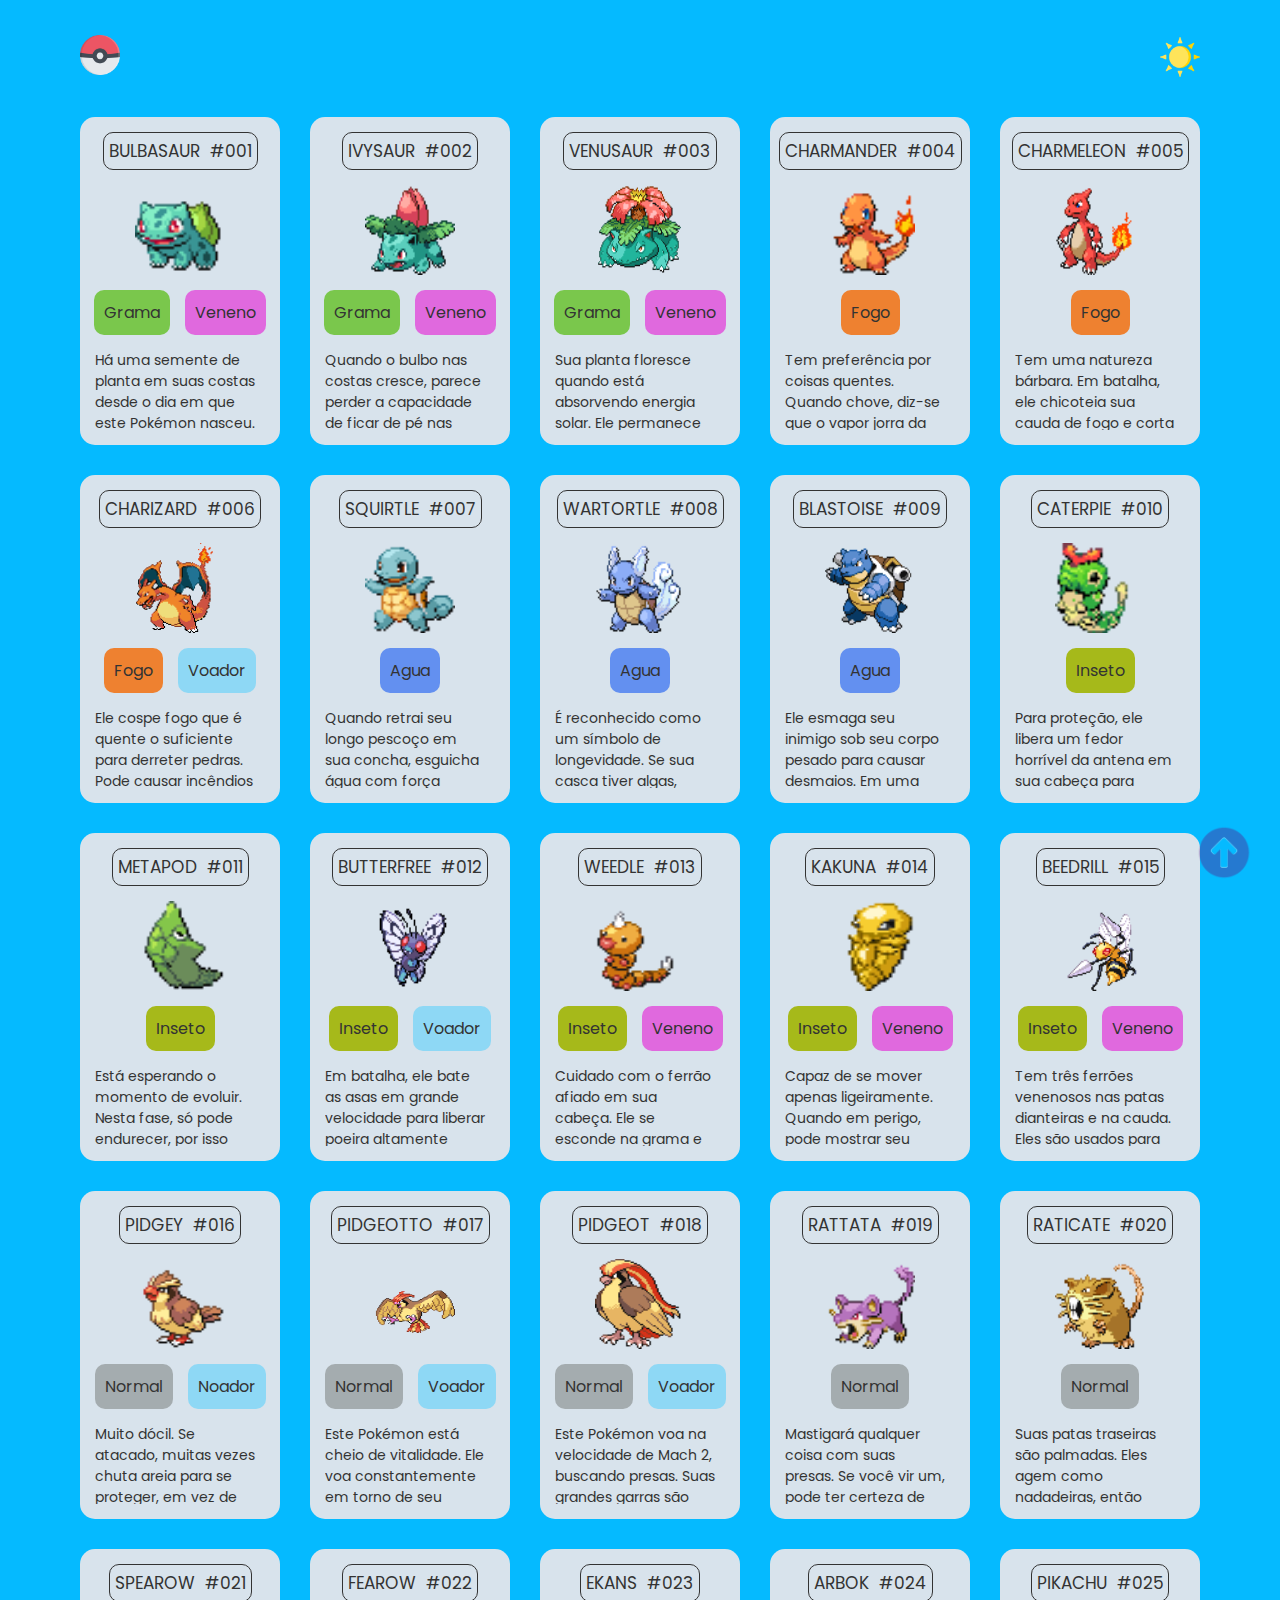
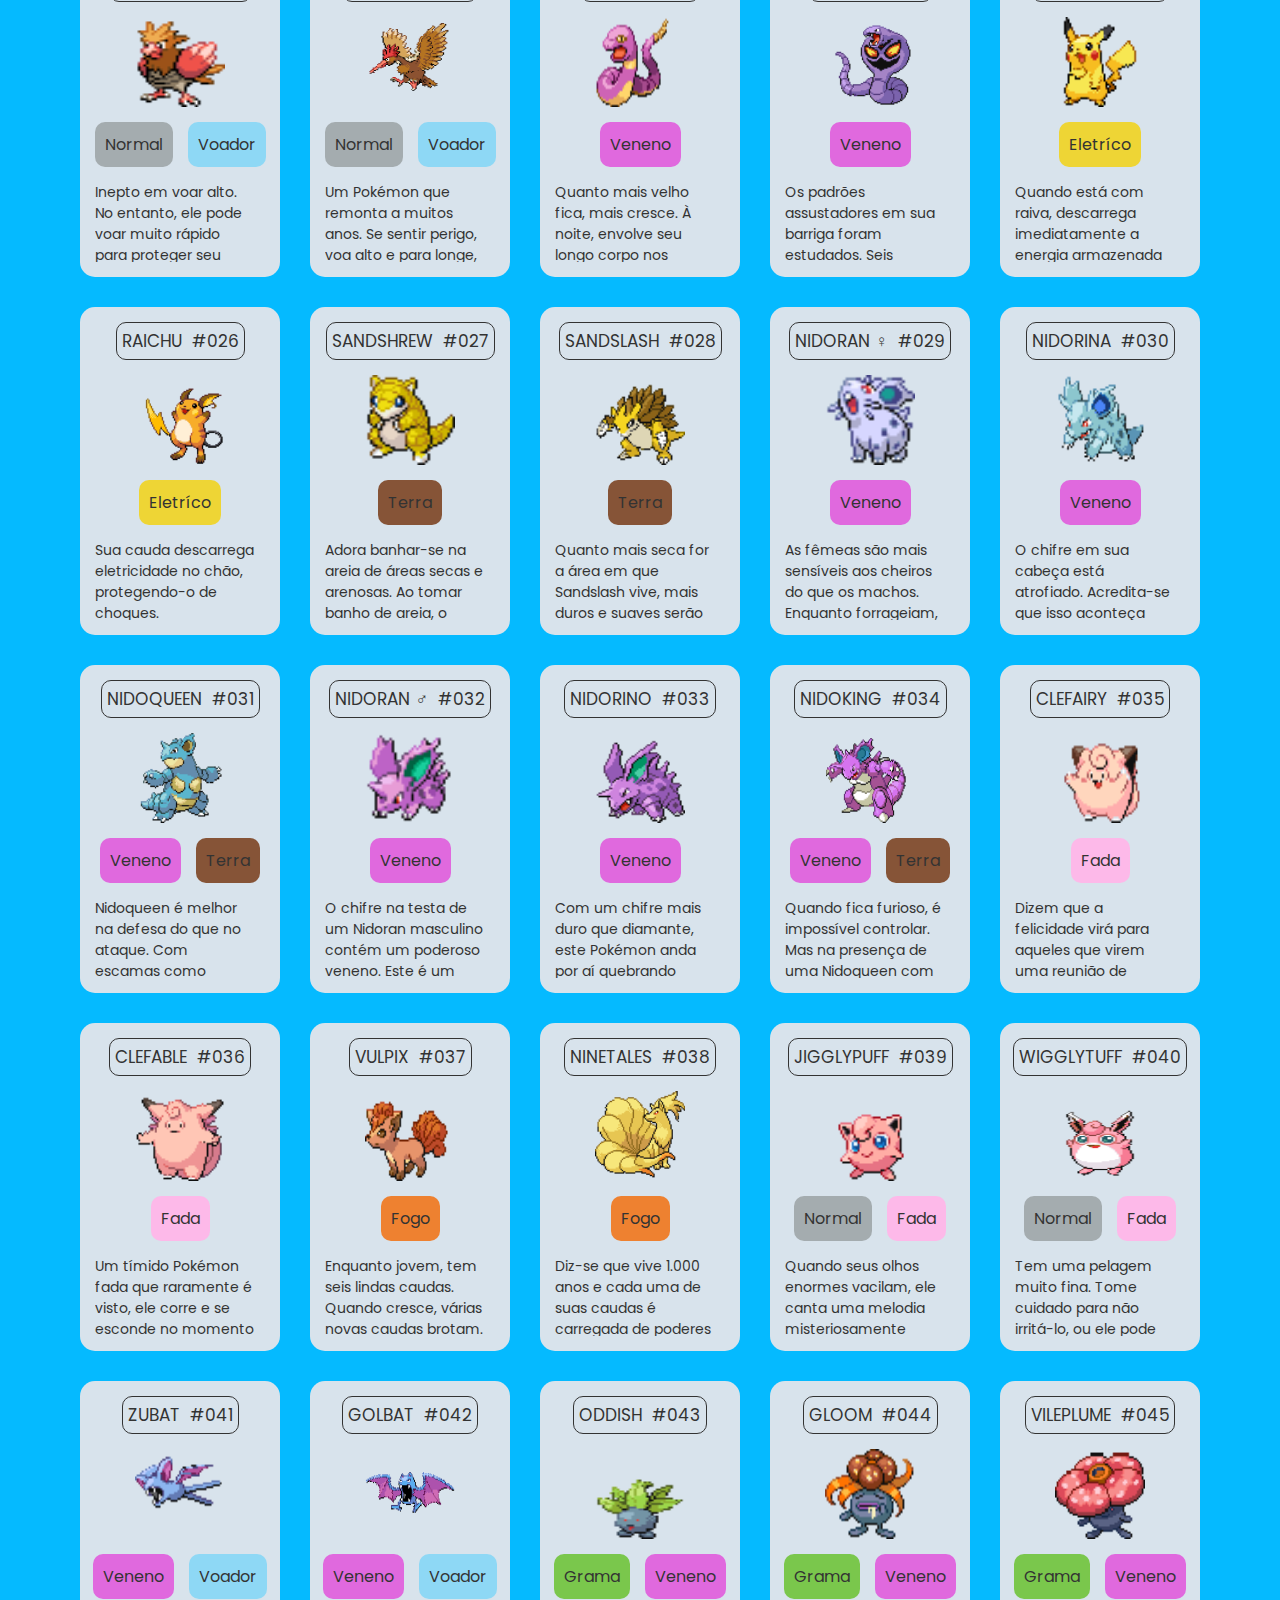
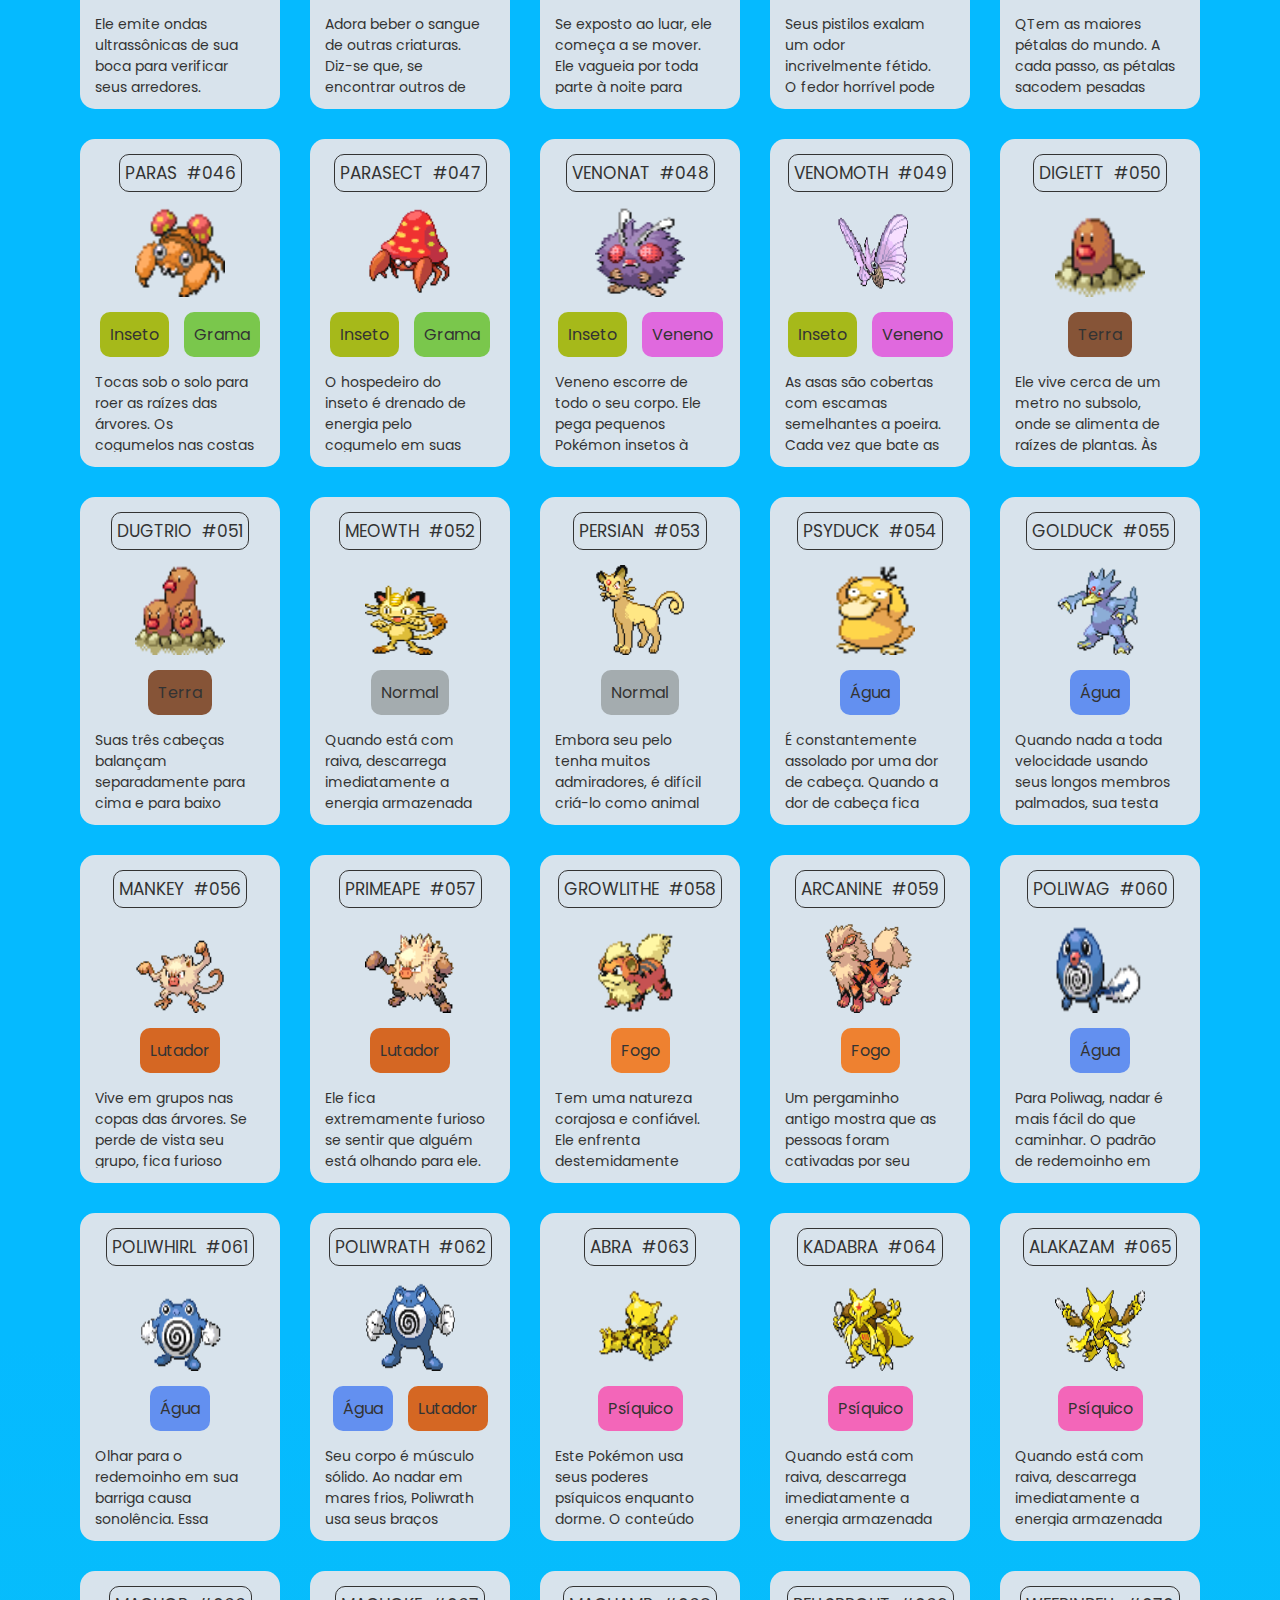
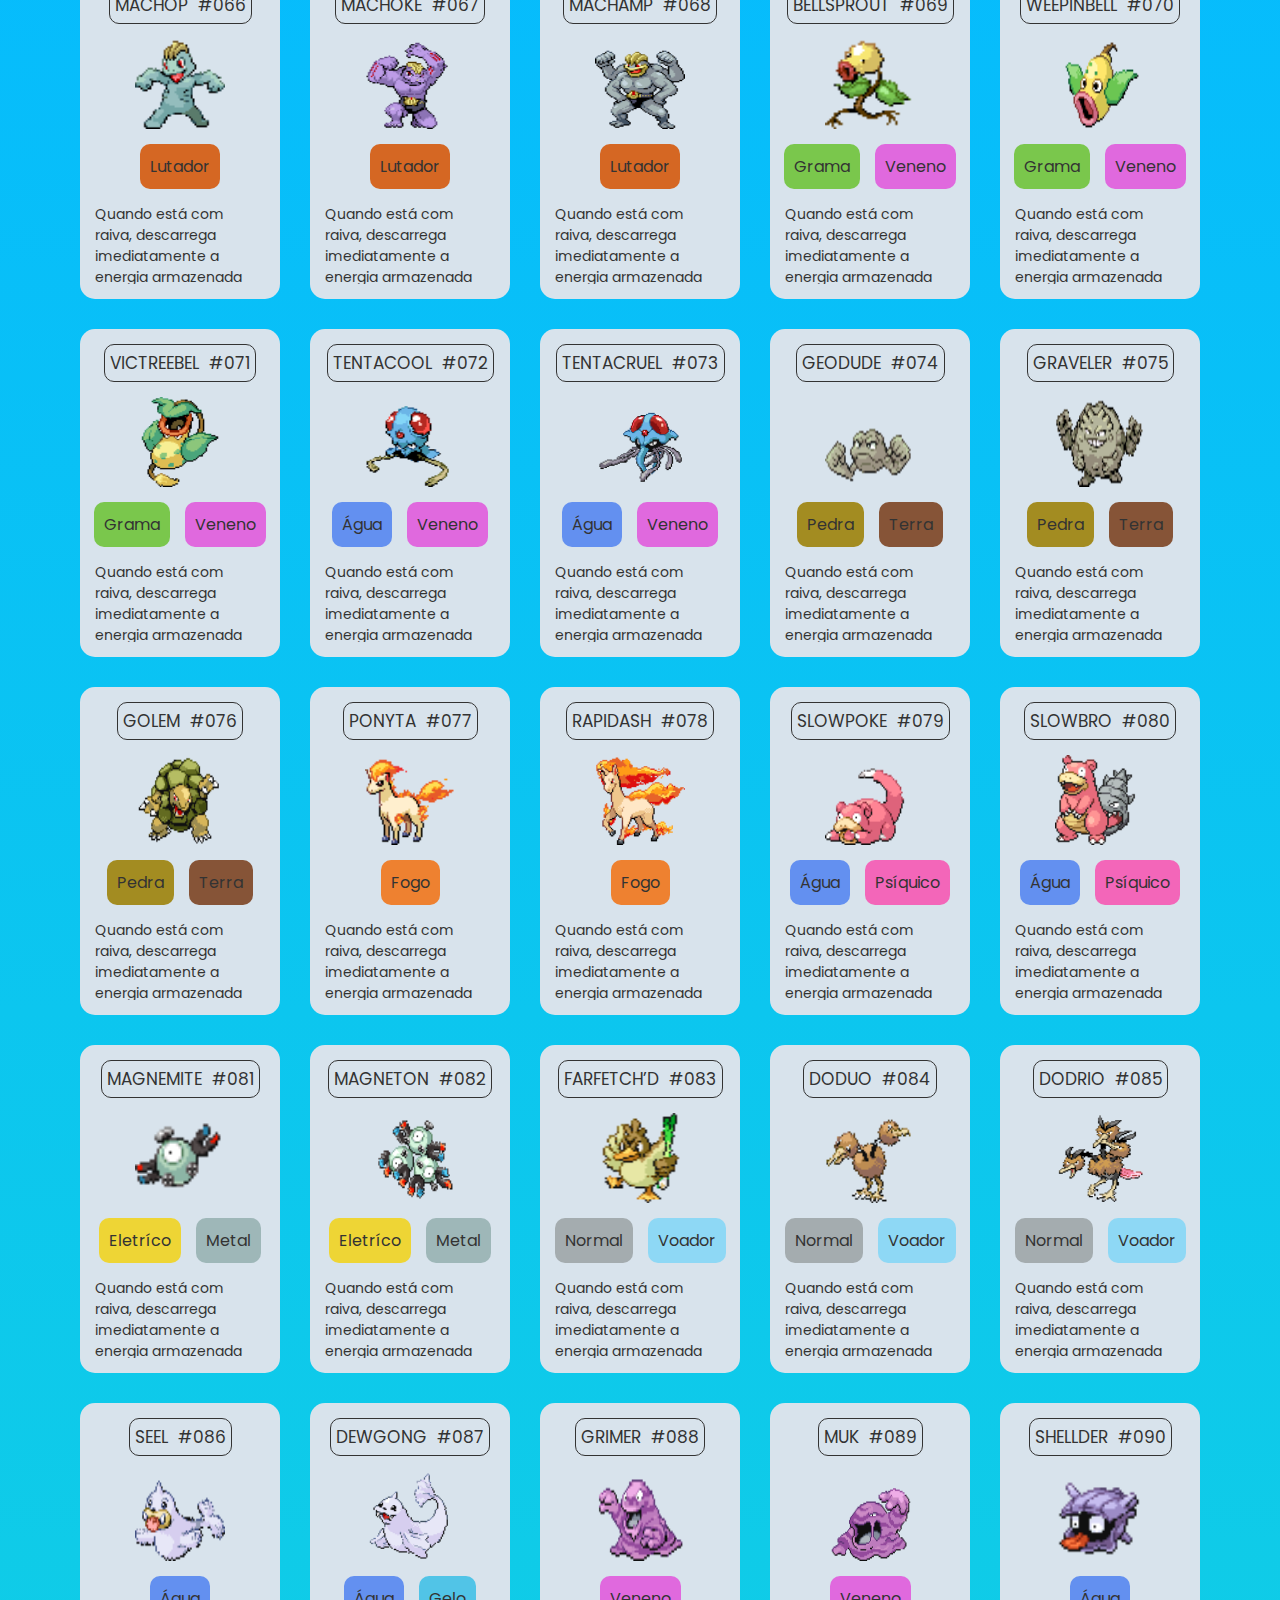
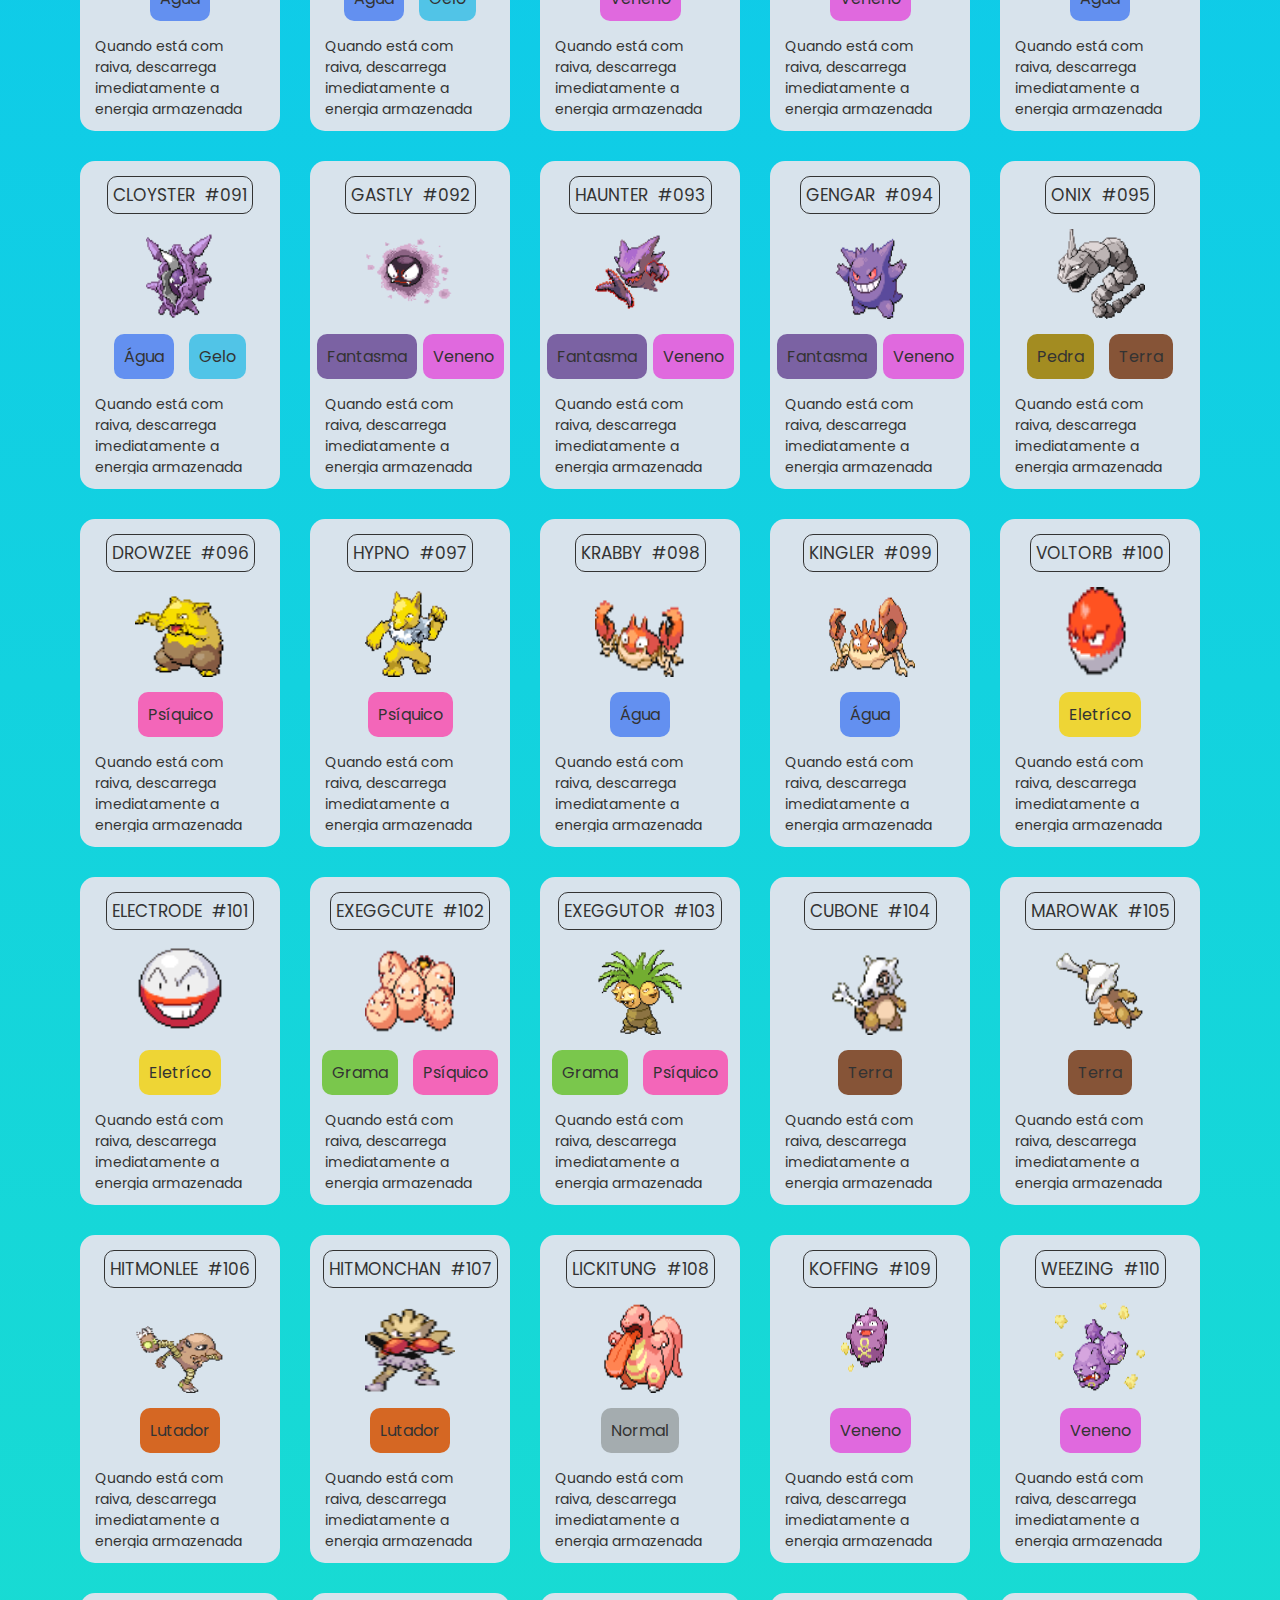
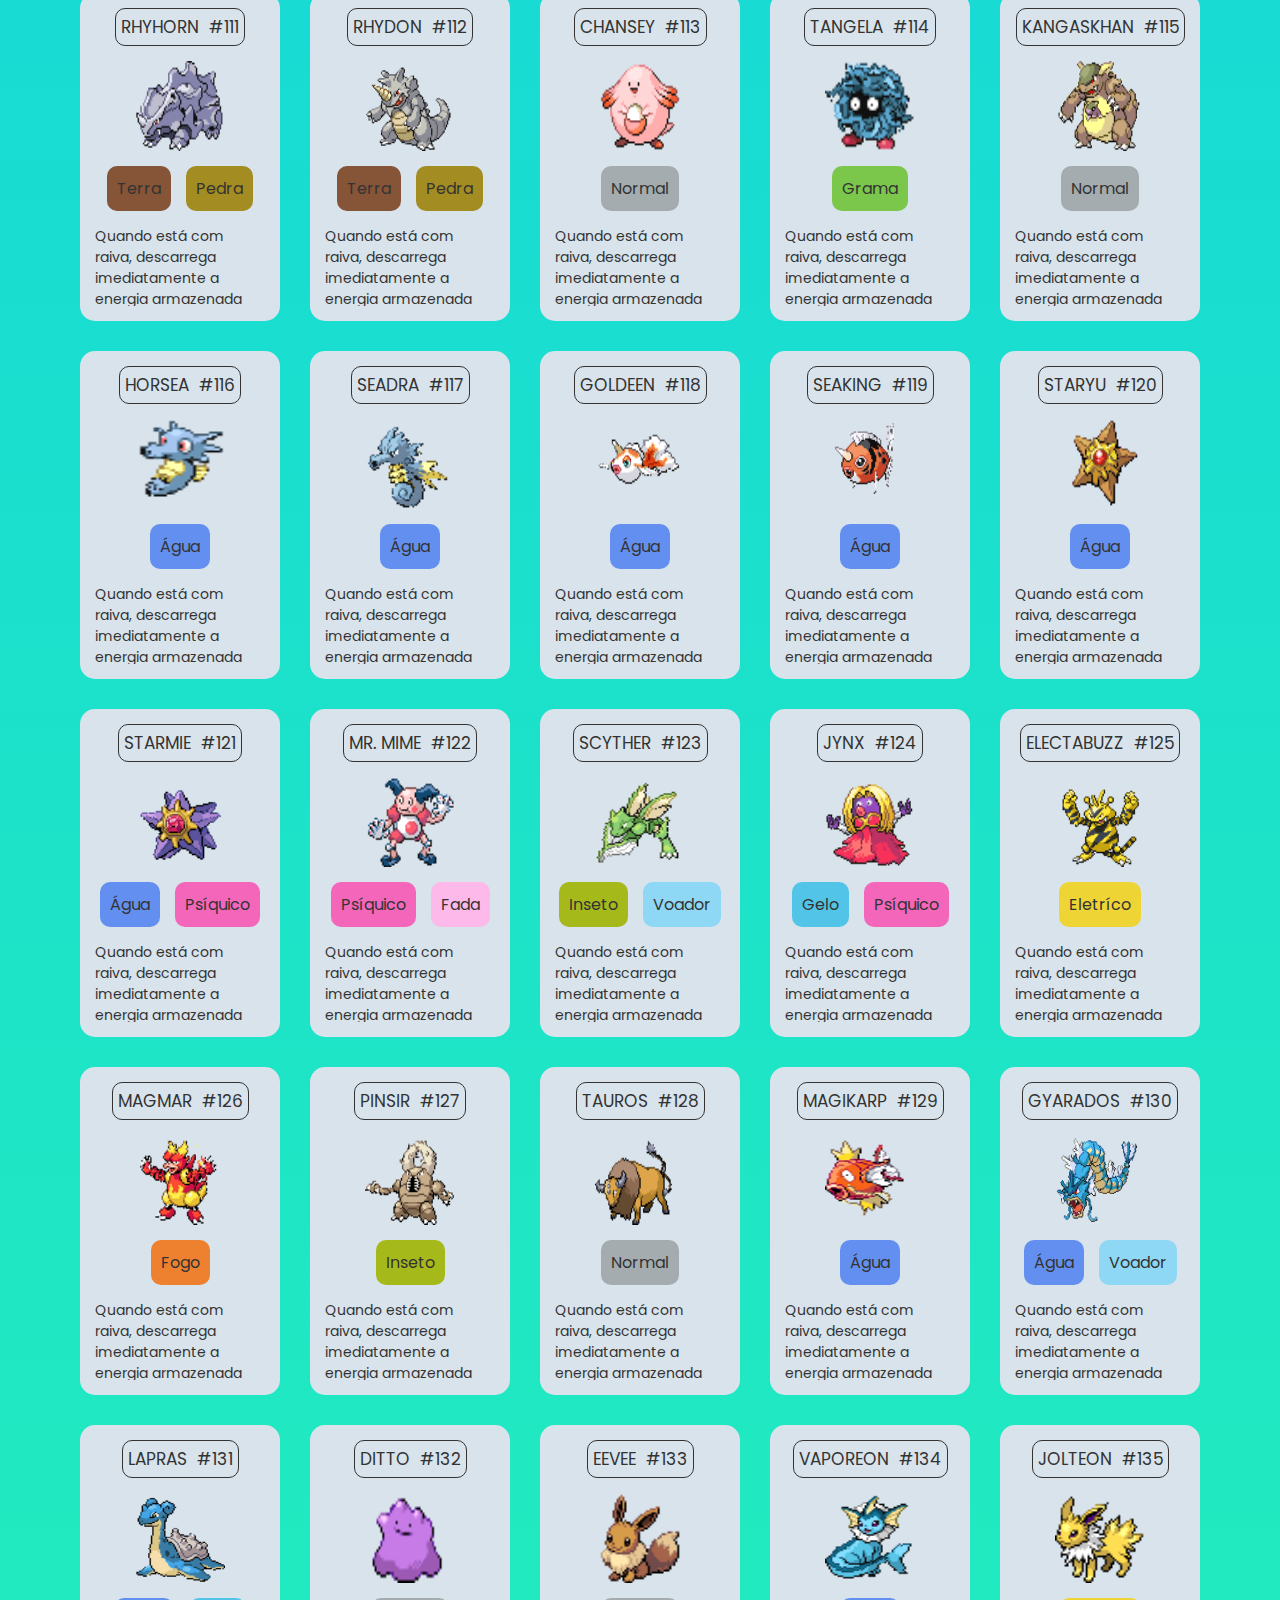
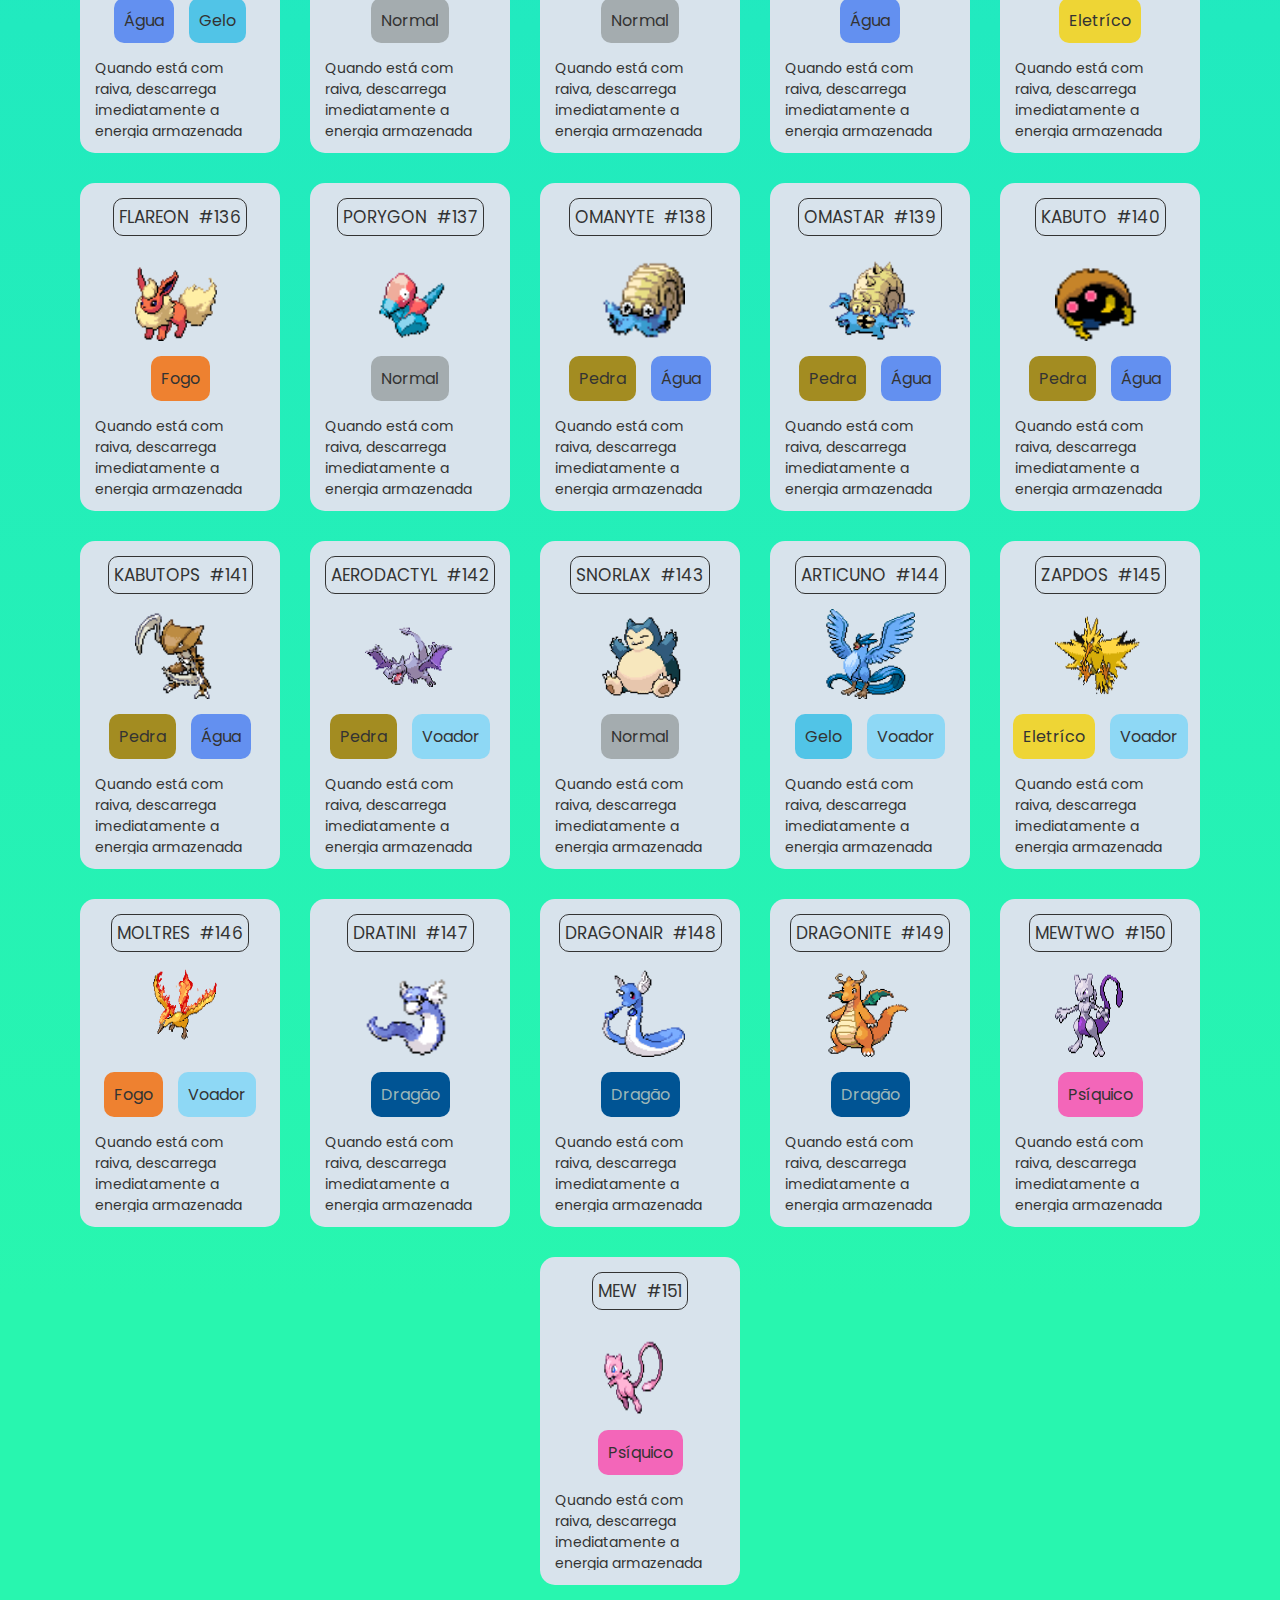
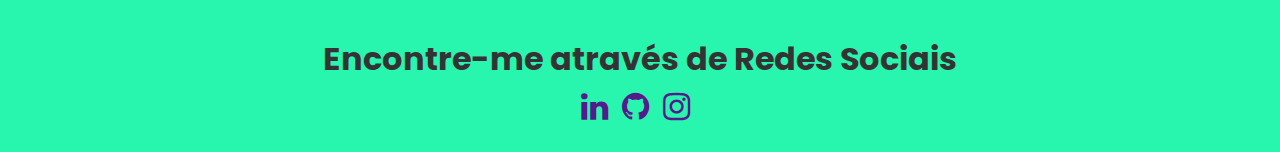
==== commit 53d527d2: "Update index.html" ====
--- a/index.html
+++ b/index.html
@@ -2221,7 +2221,7 @@
                     suas bochechas.</p>
             </li>
         </ul>
-        <div class="voltar-inicio">
+        <div class="voltar-inicio" id="vt">
             <a href="#topo">
                 <img src="./src/IMG/topo.png" alt="volar ao Inicio">
             </a>
--- a/src/css/estilos.css
+++ b/src/css/estilos.css
@@ -1,16 +1,16 @@
-body{
+body {
     font-family: 'Poppins', sans-serif;
     max-width: 1280px;
     margin: 0 auto;
-    background: rgb(5,186,255);
-    background: linear-gradient(180deg, rgba(5,186,255,1) 40%, rgba(40,246,175,1) 96%);
+    background: rgb(5, 186, 255);
+    background: linear-gradient(180deg, rgba(5, 186, 255, 1) 40%, rgba(40, 246, 175, 1) 96%);
     color: #333333;
-    
+
 }
 
 body.modo-escuro {
-    background: rgb(252,210,176);
-    background: linear-gradient(180deg, rgba(234,174,190) , rgba(195,98,220) ,  rgba(32,0,135));
+    background: rgb(252, 210, 176);
+    background: linear-gradient(360deg, rgba(234, 174, 190), rgba(195, 98, 220), rgba(32, 0, 135));
     color: #f5f5f5;
 }
 
@@ -18,7 +18,7 @@
     display: flex;
     justify-content: space-between;
     padding: 35px 80px 25px;
-    margin-bottom: -15px ;
+    margin-bottom: -15px;
 }
 
 header .logo,
@@ -65,13 +65,13 @@
     background-color: #96d9d6;
 }
 
-.modo-escuro .cartao-pokemon{
-    background-color: #a8a8a8;
-}
-
-main .cartao-pokemon .informacoes{
-    display: flex;
-    justify-content:space-between;
+.modo-escuro .cartao-pokemon {
+    background-color: #363636;
+}
+
+main .cartao-pokemon .informacoes {
+    display: flex;
+    justify-content: space-between;
     border: 1px solid #333333;
     border-radius: 10px;
 }
@@ -82,125 +82,148 @@
     font-size: 17px;
 }
 
-main .cartao-pokemon .gif{
+main .cartao-pokemon .gif {
     width: 90px;
     height: 90px;
 }
 
-main .cartao-pokemon .tipos{
+main .cartao-pokemon .tipos {
     display: flex;
     gap: 15px;
 }
 
-main .cartao-pokemon .tipo{
+main .cartao-pokemon .large {
+    gap: 6px;
+}
+
+main .cartao-pokemon .tipo {
     padding: 10px;
     border-radius: 10px;
 }
 
-.grama{
+
+.grama {
     background-color: #7ac74c;
 }
 
-.veneno{
+.veneno {
     background-color: #df67ddfb;
 }
 
-.fogo{
+.fogo {
     background-color: #EE8130;
 }
 
-.voador{
-    background-color: #3DC7EF;
-}
-
-.agua{
+.voador {
+    background-color: #8ED8F5;
+}
+
+.agua {
     background-color: #6390F0;
 }
 
-.inseto{
+.inseto {
     background-color: #A6B91A
 }
-.normal{
+
+.normal {
     background-color: #A4ACAF;
 }
-.eletrico{
+
+.eletrico {
     background-color: #EED535;
 }
-.terra{
-    background-color: #AB9842;
-}
-.lutador{
+
+.terra {
+    background-color: #865437;
+}
+
+.lutador {
     background-color: #D56723;
 }
-.pedra{
+
+.pedra {
     background-color: #A38C21;
 }
-.psiquico{
-    background-color: #F366B9 ;
-}
-.gelo{
+
+.psiquico {
+    background-color: #F366B9;
+}
+
+.gelo {
     background-color: #51C4E7;
 }
-.fantasma{
+
+.fantasma {
     background-color: #7B62A3;
 }
-.metal{
+
+.metal {
     background-color: #9EB7B8;
 }
-.dragao{
-    background-color: #53A4CF;
-}
-.sombrio{
+
+.dragao {
+    background-color: #005494;
+    color: #9EB7B8;
+}
+
+.sombrio {
     background-color: #707070;
 }
-.fada{
+
+.fada {
     background-color: #FDB9E9;
 }
 
 
 
-main .descricao{
+main .descricao {
     max-height: 80px;
     overflow-y: scroll;
     font-size: 14px;
     padding-right: 10px;
 }
 
-footer{
+footer {
     margin: 50px 0 -4px;
-    display:flex ;
+    display: flex;
     flex-direction: column;
-    align-items: center;    
-}
-footer p{
+    align-items: center;
+}
+
+footer p {
     font-size: clamp(10px, 4vw, 2rem);
-    
-}
-footer a{
+
+}
+
+footer a {
     font-size: 2rem;
-    margin-right:10px;
+    margin-right: 10px;
     text-decoration: none;
-    color:#551A8B;
-}
-
-footer a:hover{
+    color: #551A8B;
+}
+
+footer a:hover {
     text-decoration: none;
-    color:#EEE9CA;
-}
-
-footer a.modo-escuro{
-    color:#EEE9CA;
+    color: #EEE9CA;
+}
+
+footer a.modo-escuro {
+    color: #EEE9CA;
     text-decoration: none;
 }
-.voltar-inicio img{
-   width: 80px; 
-   height: 80px;
-   bottom: 3%;
-   position: fixed;
-   right: 1%;
-   text-align: center;
-   opacity: 0.5;
-}
-.voltar-inicio img:hover{
+
+.voltar-inicio img {
+    width: 60px;
+    height: 60px;
+    bottom: 2%;
+    position: fixed;
+    right: 2%;
+    text-align: center;
+    opacity: 0.4;
+    border-radius: 100;
+}
+
+.voltar-inicio img:hover {
     opacity: 1;
 }
